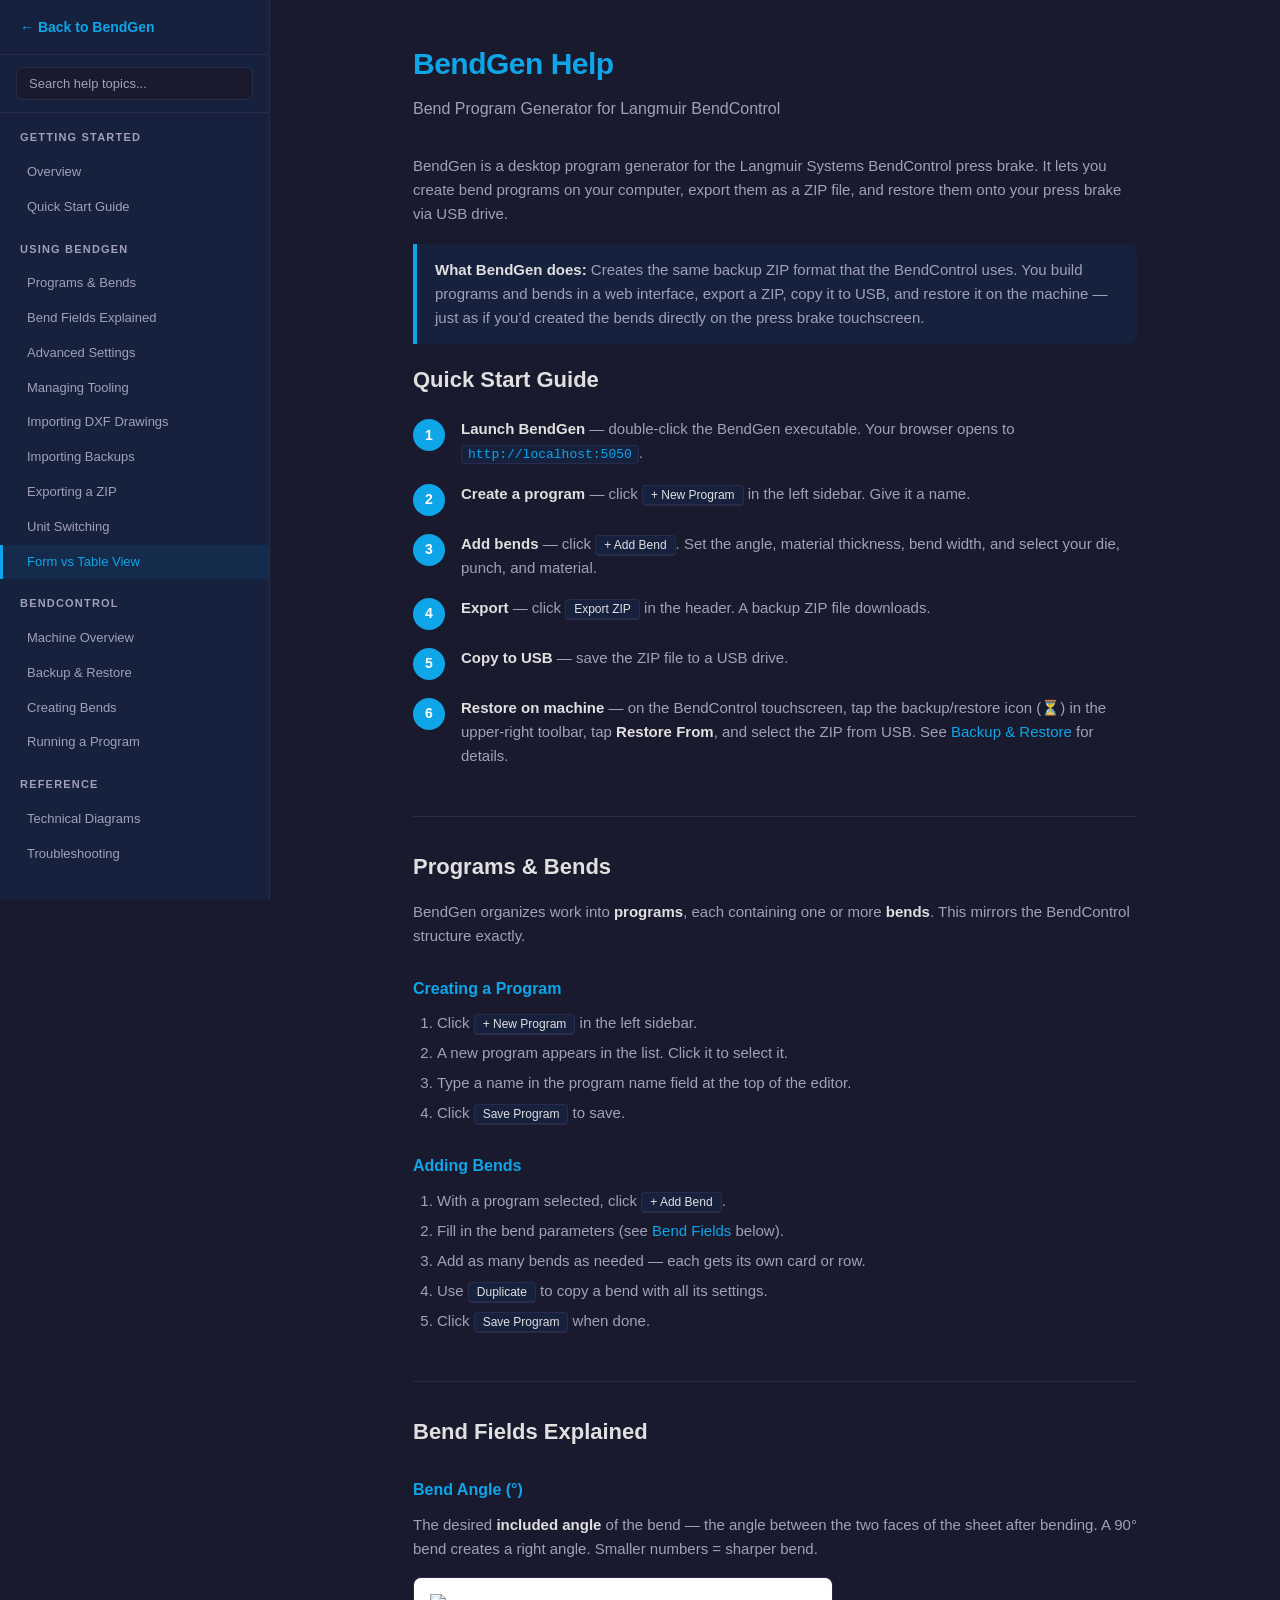
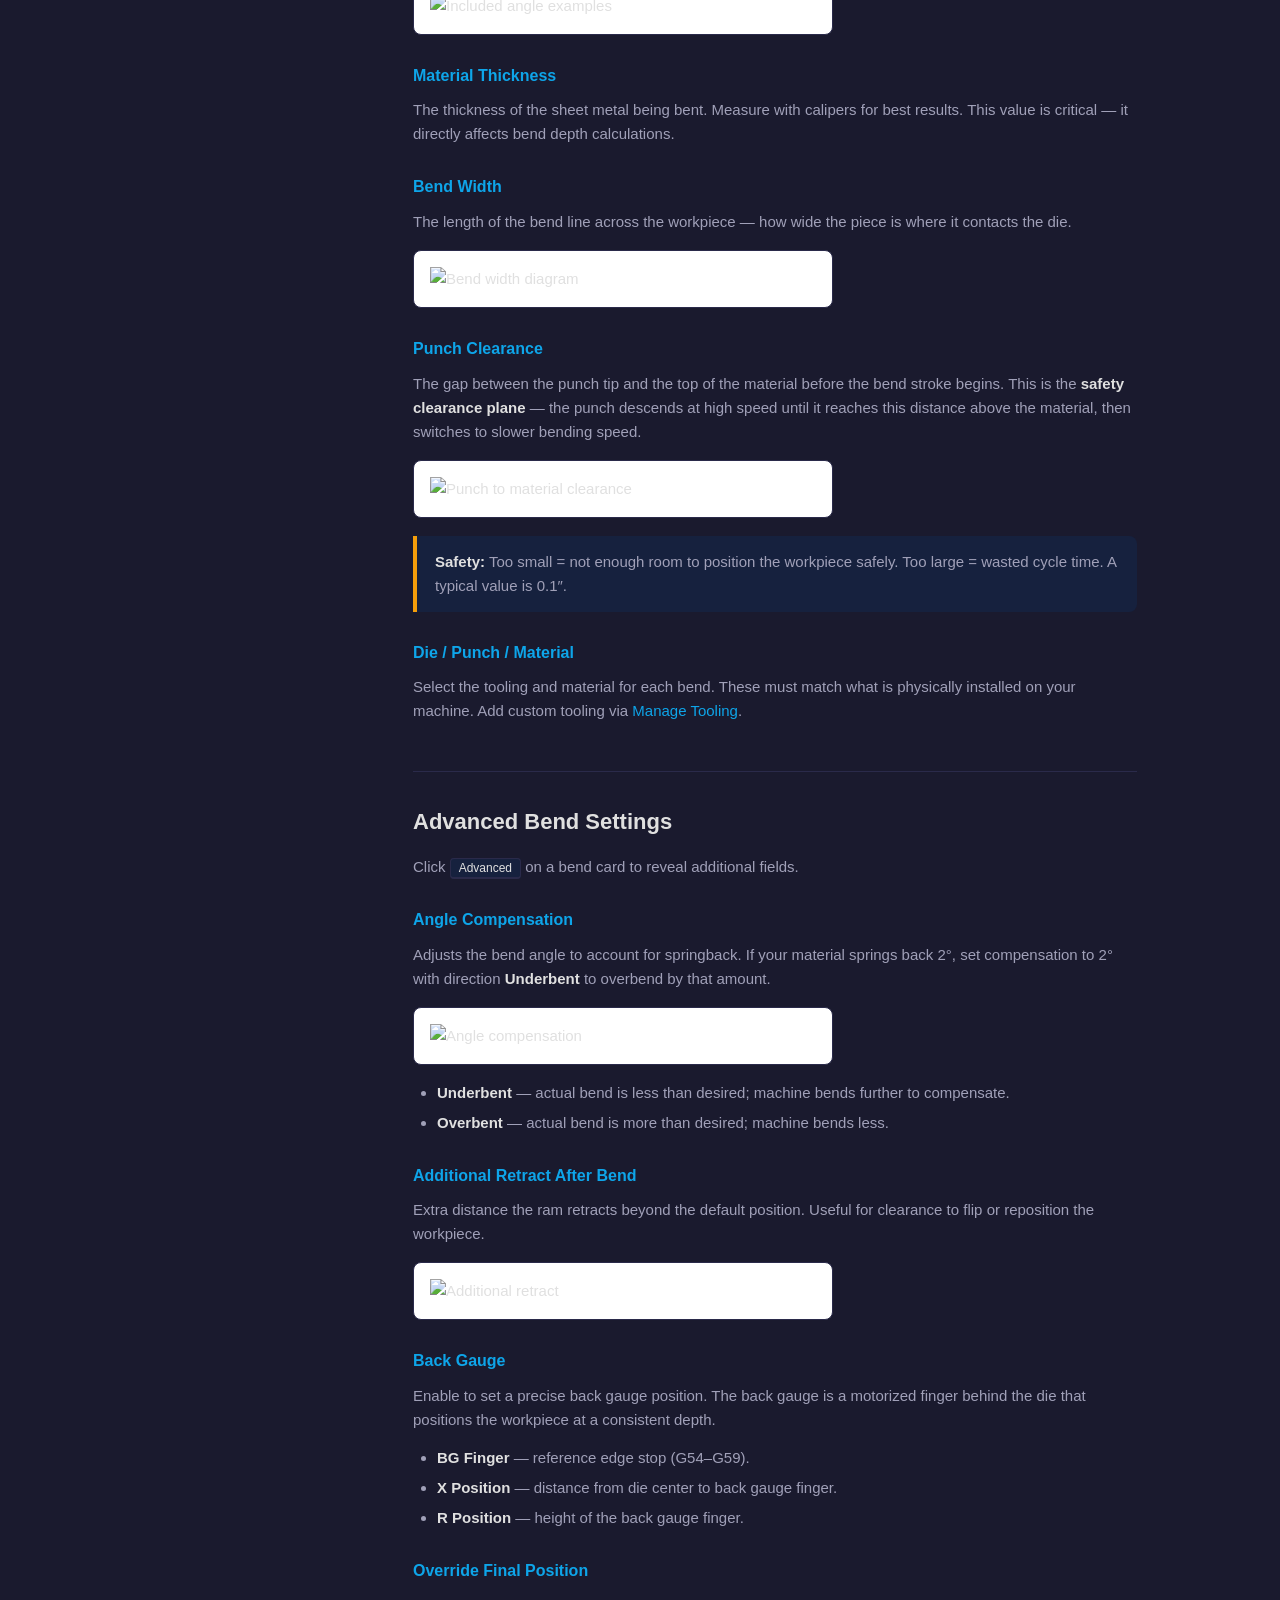
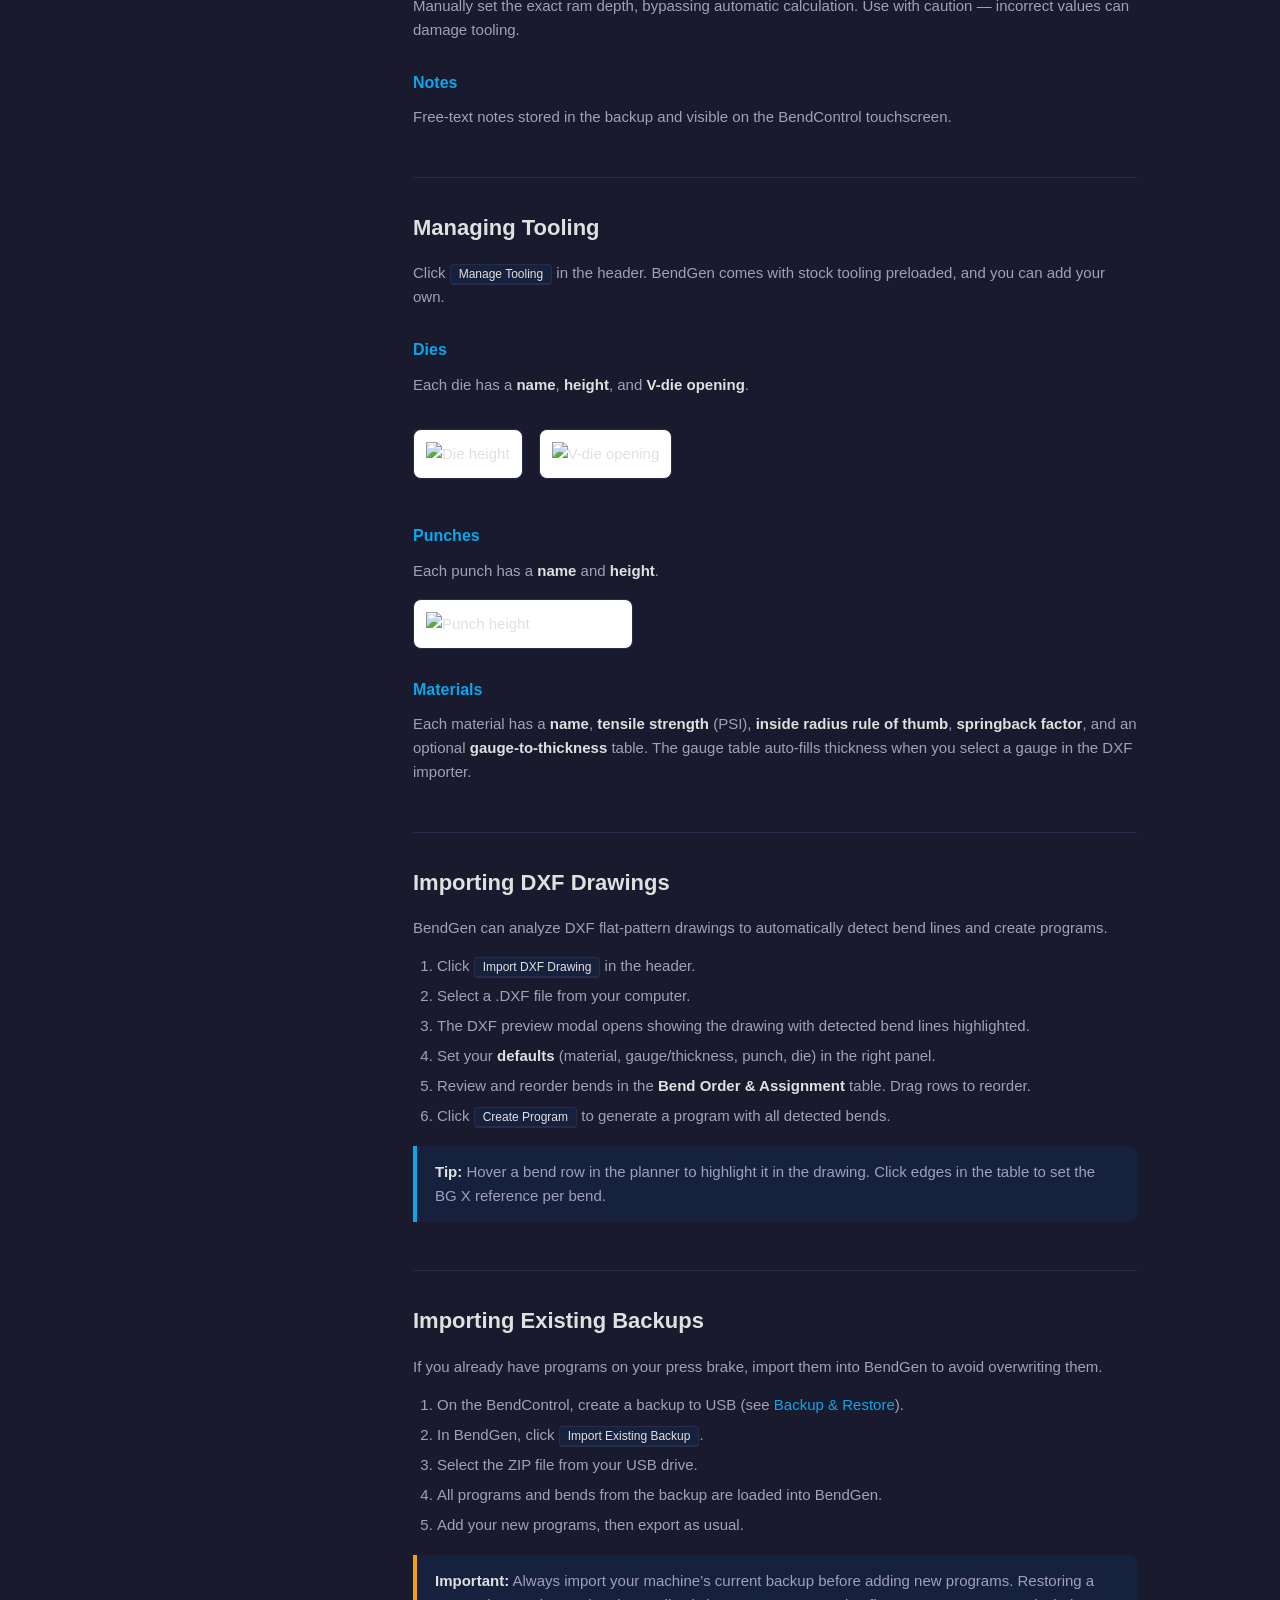
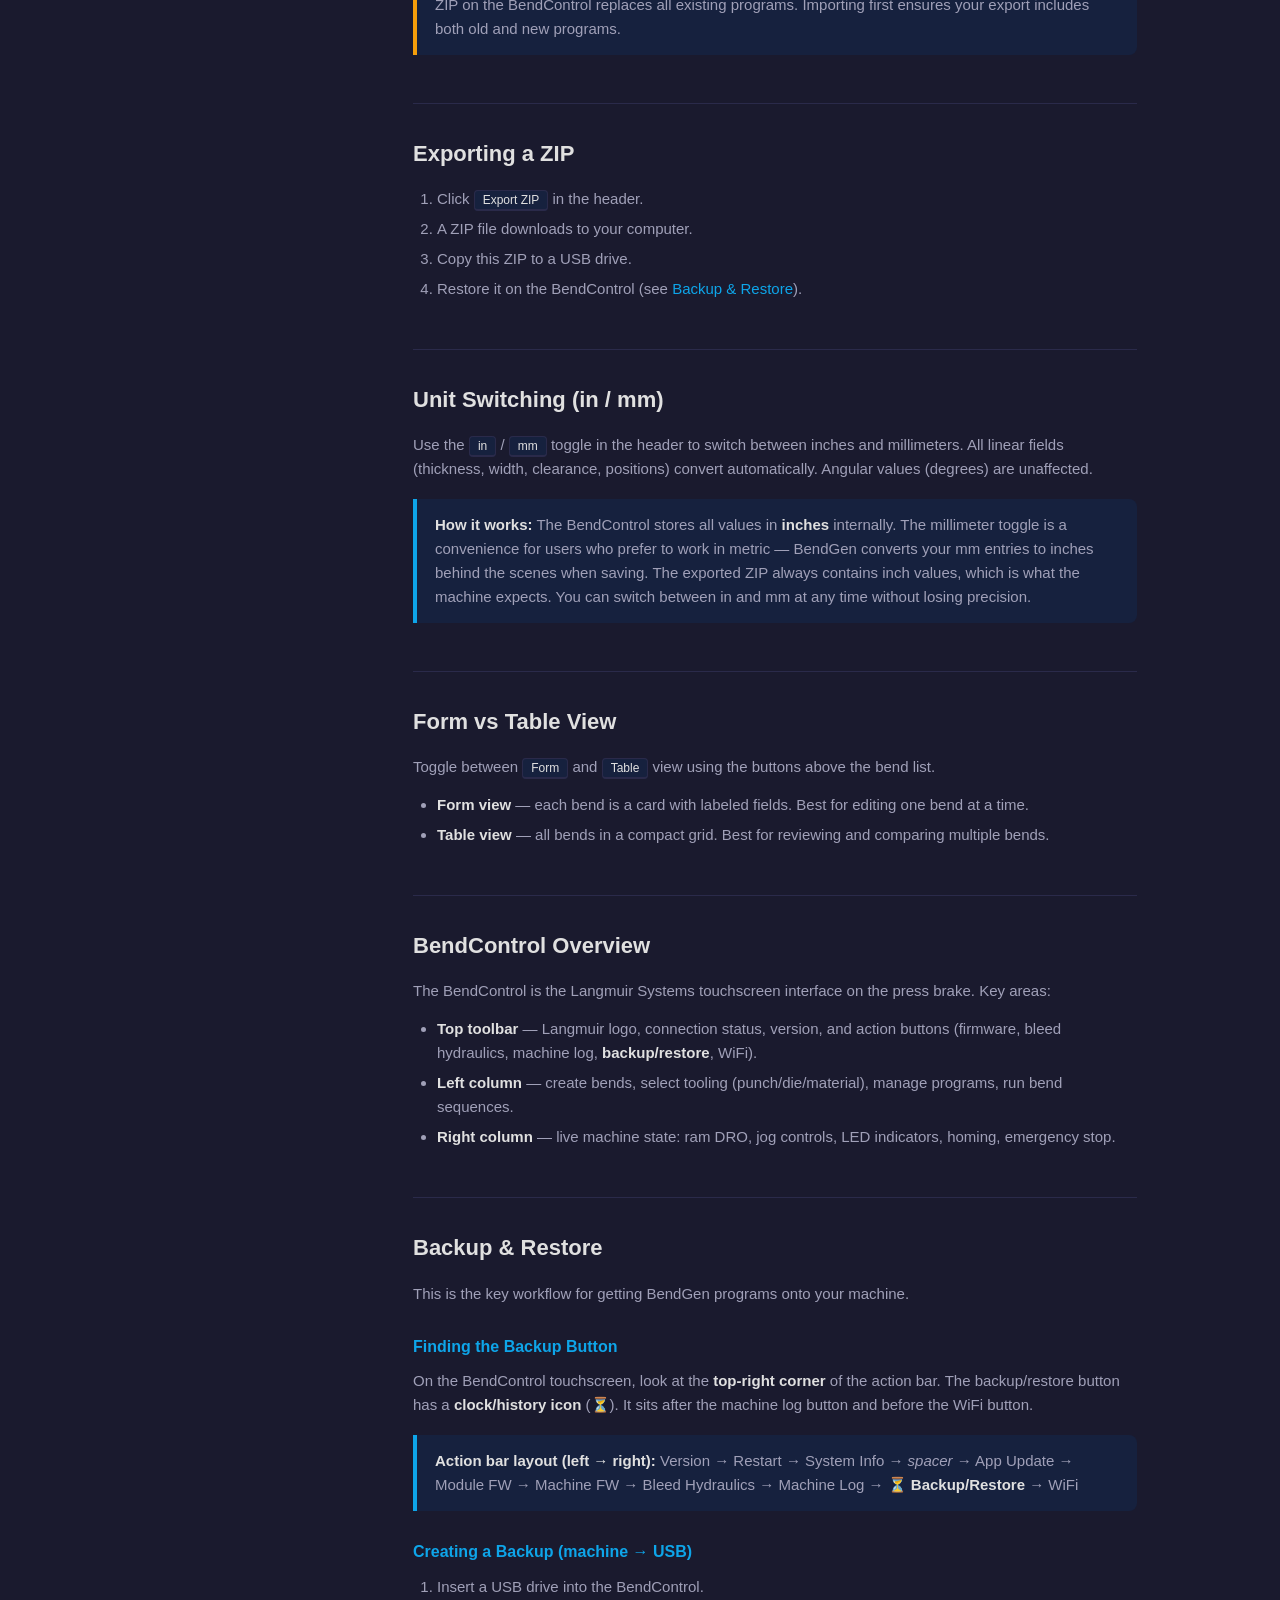
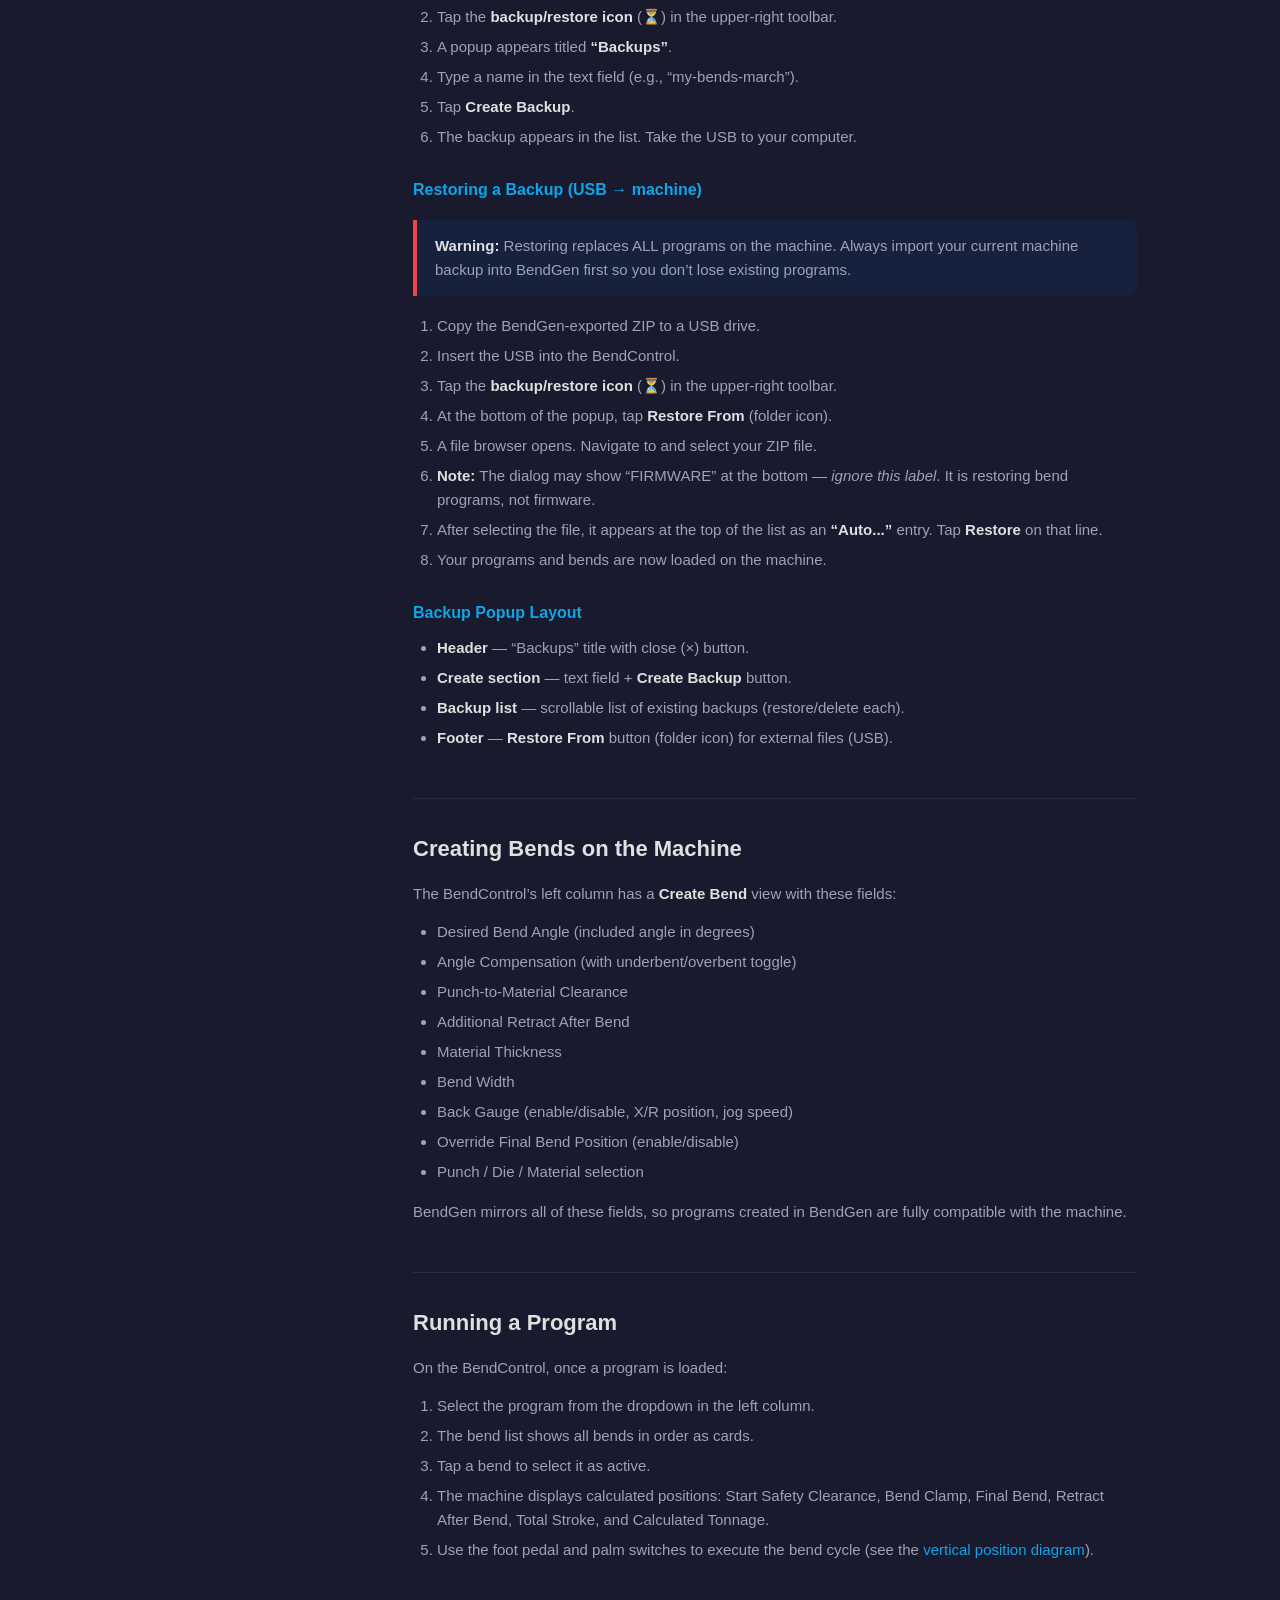
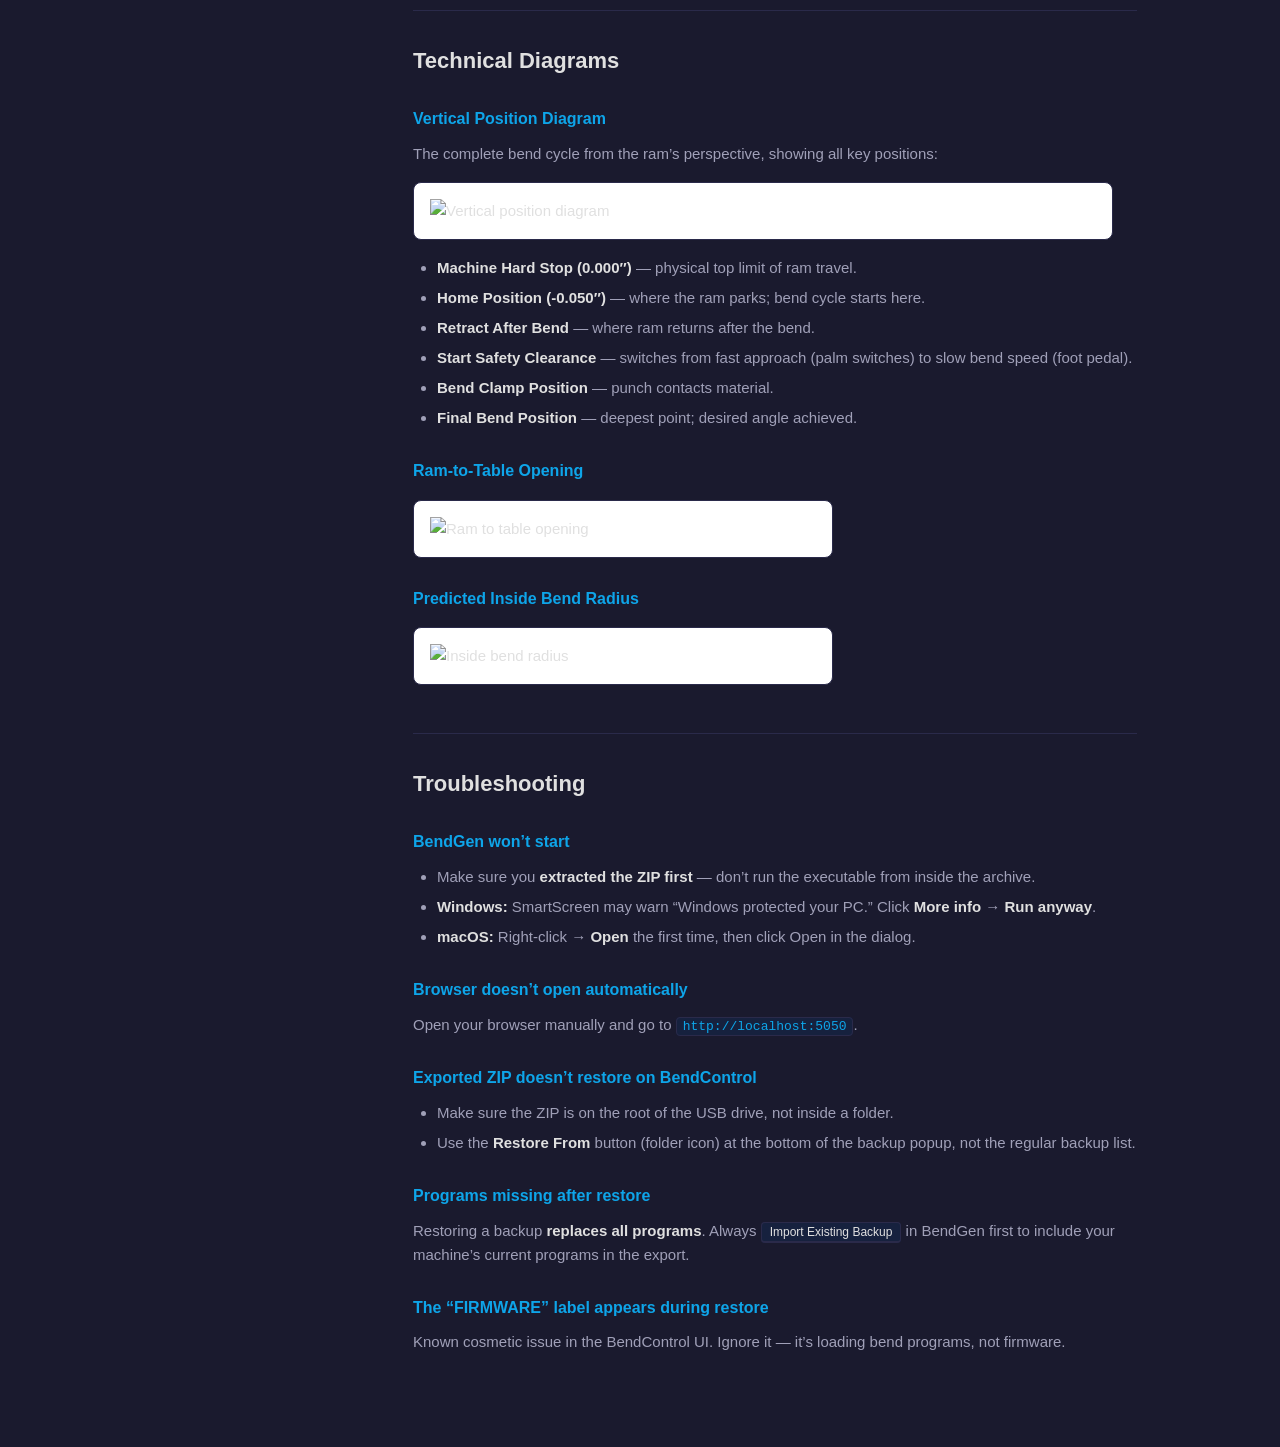
==== bendgen/templates/help.html @ ccb2a59b "BendGen - Bend Program Generator for Langmuir BendControl" ====
<!DOCTYPE html>
<html lang="en">
<head>
    <meta charset="UTF-8">
    <meta name="viewport" content="width=device-width, initial-scale=1.0">
    <title>BendGen Help</title>
    <style>
        /* === Reset & Base — fully self-contained, no external CSS === */
        *, *::before, *::after { box-sizing: border-box; margin: 0; padding: 0; }
        :root {
            --bg: #1a1a2e;
            --surface: #16213e;
            --border: #2a2a4a;
            --text: #e0e0e0;
            --text-dim: #a0a0b8;
            --accent: #0ea5e9;
            --accent-dim: #0c87c1;
            --warn: #f59e0b;
            --danger: #ef4444;
        }
        html { scroll-behavior: smooth; }
        body {
            background: var(--bg);
            color: var(--text);
            font-family: -apple-system, BlinkMacSystemFont, 'Segoe UI', Roboto, sans-serif;
            font-size: 15px;
            line-height: 1.6;
            display: flex;
            min-height: 100vh;
        }

        /* === Sidebar Nav === */
        .help-nav {
            width: 270px;
            min-width: 270px;
            background: var(--surface);
            border-right: 1px solid var(--border);
            position: fixed;
            top: 0;
            left: 0;
            bottom: 0;
            overflow-y: auto;
            z-index: 10;
        }
        .help-nav .back-link {
            display: flex;
            align-items: center;
            gap: 8px;
            padding: 16px 20px;
            color: var(--accent);
            text-decoration: none;
            font-size: 14px;
            font-weight: 600;
            border-bottom: 1px solid var(--border);
        }
        .help-nav .back-link:hover { background: var(--bg); }
        .help-search { padding: 12px 16px; border-bottom: 1px solid var(--border); }
        .help-search input {
            width: 100%;
            padding: 8px 12px;
            border: 1px solid var(--border);
            border-radius: 6px;
            background: var(--bg);
            color: var(--text);
            font-size: 13px;
            outline: none;
        }
        .help-search input:focus { border-color: var(--accent); }
        .help-search input::placeholder { color: var(--text-dim); }
        .help-nav .nav-title {
            padding: 16px 20px 8px;
            font-size: 11px;
            text-transform: uppercase;
            letter-spacing: 1.2px;
            color: var(--text-dim);
            font-weight: 700;
        }
        .help-nav ul { list-style: none; }
        .help-nav li a {
            display: block;
            padding: 7px 20px 7px 24px;
            color: var(--text-dim);
            text-decoration: none;
            font-size: 13px;
            border-left: 3px solid transparent;
            transition: all 0.15s;
        }
        .help-nav li a:hover { color: var(--text); background: rgba(255,255,255,0.03); }
        .help-nav li a.active { color: var(--accent); background: rgba(14,165,233,0.08); border-left-color: var(--accent); }

        /* === Main Content === */
        .help-main {
            margin-left: 270px;
            flex: 1;
            min-width: 0;
        }
        .help-content {
            max-width: 820px;
            margin: 0 auto;
            padding: 40px 48px 80px;
        }

        /* === Typography === */
        .help-content h1 {
            font-size: 30px;
            color: var(--accent);
            margin-bottom: 8px;
            letter-spacing: -0.5px;
        }
        .help-content .subtitle {
            color: var(--text-dim);
            font-size: 16px;
            margin-bottom: 32px;
        }
        .help-content h2 {
            font-size: 22px;
            color: var(--text);
            margin: 48px 0 16px;
            padding-top: 32px;
            border-top: 1px solid var(--border);
        }
        .help-content h2:first-of-type { border-top: none; margin-top: 0; padding-top: 0; }
        .help-content h3 {
            font-size: 16px;
            color: var(--accent);
            margin: 28px 0 10px;
        }
        .help-content p { color: var(--text-dim); margin-bottom: 14px; }
        .help-content a { color: var(--accent); text-decoration: none; }
        .help-content a:hover { text-decoration: underline; }
        .help-content strong { color: var(--text); }
        .help-content ul, .help-content ol {
            color: var(--text-dim);
            padding-left: 24px;
            margin-bottom: 16px;
        }
        .help-content li { margin-bottom: 6px; }
        .help-content code {
            background: var(--surface);
            border: 1px solid var(--border);
            padding: 1px 6px;
            border-radius: 4px;
            font-size: 13px;
            color: var(--accent);
            font-family: 'SF Mono', Consolas, monospace;
        }
        .help-content kbd {
            background: var(--surface);
            border: 1px solid var(--border);
            border-bottom-width: 2px;
            border-radius: 4px;
            padding: 2px 8px;
            font-size: 12px;
            font-family: inherit;
            color: var(--text);
            white-space: nowrap;
        }

        /* === Images === */
        .help-content img {
            display: block;
            max-width: 100%;
            border: 1px solid var(--border);
            border-radius: 8px;
            margin: 16px 0;
        }
        .help-content img.diagram {
            max-width: 420px;
            background: #fff;
            padding: 16px;
        }
        .help-content img.diagram-wide {
            max-width: 700px;
            background: #fff;
            padding: 16px;
        }
        .help-content img.diagram-small {
            max-width: 220px;
            background: #fff;
            padding: 12px;
        }
        .img-row {
            display: flex;
            gap: 16px;
            flex-wrap: wrap;
            margin: 16px 0;
        }

        /* === Callouts === */
        .callout {
            background: var(--surface);
            border-left: 4px solid var(--accent);
            padding: 14px 18px;
            border-radius: 0 8px 8px 0;
            margin: 18px 0;
        }
        .callout p { margin: 0; }
        .callout.warning { border-left-color: var(--warn); }
        .callout.danger { border-left-color: var(--danger); }

        /* === Step Grid === */
        .steps { margin: 20px 0; counter-reset: step; }
        .step {
            display: flex;
            gap: 16px;
            margin-bottom: 16px;
            counter-increment: step;
        }
        .step::before {
            content: counter(step);
            flex-shrink: 0;
            width: 32px;
            height: 32px;
            background: var(--accent);
            color: #fff;
            border-radius: 50%;
            display: flex;
            align-items: center;
            justify-content: center;
            font-weight: 700;
            font-size: 14px;
            margin-top: 2px;
        }
        .step-body { flex: 1; color: var(--text-dim); }
        .step-body strong { color: var(--text); }

        /* === Responsive === */
        @media (max-width: 900px) {
            .help-nav { width: 220px; min-width: 220px; }
            .help-main { margin-left: 220px; }
            .help-content { padding: 24px; }
        }
        @media (max-width: 640px) {
            .help-nav { display: none; }
            .help-main { margin-left: 0; }
        }
    </style>
</head>
<body>

<!-- ====== SIDEBAR ====== -->
<nav class="help-nav">
    <a href="/" class="back-link">&larr; Back to BendGen</a>
    <div class="help-search">
        <input type="text" id="helpSearch" placeholder="Search help topics...">
    </div>

    <div class="nav-title">Getting Started</div>
    <ul>
        <li><a href="#overview">Overview</a></li>
        <li><a href="#quick-start">Quick Start Guide</a></li>
    </ul>

    <div class="nav-title">Using BendGen</div>
    <ul>
        <li><a href="#programs">Programs &amp; Bends</a></li>
        <li><a href="#bend-fields">Bend Fields Explained</a></li>
        <li><a href="#advanced-fields">Advanced Settings</a></li>
        <li><a href="#tooling">Managing Tooling</a></li>
        <li><a href="#import-dxf">Importing DXF Drawings</a></li>
        <li><a href="#import-backup">Importing Backups</a></li>
        <li><a href="#export-zip">Exporting a ZIP</a></li>
        <li><a href="#units">Unit Switching</a></li>
        <li><a href="#views">Form vs Table View</a></li>
    </ul>

    <div class="nav-title">BendControl</div>
    <ul>
        <li><a href="#bc-overview">Machine Overview</a></li>
        <li><a href="#bc-backup-restore">Backup &amp; Restore</a></li>
        <li><a href="#bc-create-bend">Creating Bends</a></li>
        <li><a href="#bc-run-program">Running a Program</a></li>
    </ul>

    <div class="nav-title">Reference</div>
    <ul>
        <li><a href="#diagrams">Technical Diagrams</a></li>
        <li><a href="#troubleshooting">Troubleshooting</a></li>
    </ul>
</nav>

<!-- ====== MAIN ====== -->
<div class="help-main">
<div class="help-content">

    <h1 id="overview">BendGen Help</h1>
    <p class="subtitle">Bend Program Generator for Langmuir BendControl</p>

    <p>BendGen is a desktop program generator for the Langmuir Systems BendControl press brake. It lets you create bend programs on your computer, export them as a ZIP file, and restore them onto your press brake via USB drive.</p>

    <div class="callout">
        <p><strong>What BendGen does:</strong> Creates the same backup ZIP format that the BendControl uses. You build programs and bends in a web interface, export a ZIP, copy it to USB, and restore it on the machine &mdash; just as if you&rsquo;d created the bends directly on the press brake touchscreen.</p>
    </div>


    <!-- ======== QUICK START ======== -->
    <h2 id="quick-start">Quick Start Guide</h2>

    <div class="steps">
        <div class="step">
            <div class="step-body"><strong>Launch BendGen</strong> &mdash; double-click the BendGen executable. Your browser opens to <code>http://localhost:5050</code>.</div>
        </div>
        <div class="step">
            <div class="step-body"><strong>Create a program</strong> &mdash; click <kbd>+ New Program</kbd> in the left sidebar. Give it a name.</div>
        </div>
        <div class="step">
            <div class="step-body"><strong>Add bends</strong> &mdash; click <kbd>+ Add Bend</kbd>. Set the angle, material thickness, bend width, and select your die, punch, and material.</div>
        </div>
        <div class="step">
            <div class="step-body"><strong>Export</strong> &mdash; click <kbd>Export ZIP</kbd> in the header. A backup ZIP file downloads.</div>
        </div>
        <div class="step">
            <div class="step-body"><strong>Copy to USB</strong> &mdash; save the ZIP file to a USB drive.</div>
        </div>
        <div class="step">
            <div class="step-body"><strong>Restore on machine</strong> &mdash; on the BendControl touchscreen, tap the backup/restore icon (&#x23F3;) in the upper-right toolbar, tap <strong>Restore From</strong>, and select the ZIP from USB. See <a href="#bc-backup-restore">Backup &amp; Restore</a> for details.</div>
        </div>
    </div>


    <!-- ======== PROGRAMS & BENDS ======== -->
    <h2 id="programs">Programs &amp; Bends</h2>

    <p>BendGen organizes work into <strong>programs</strong>, each containing one or more <strong>bends</strong>. This mirrors the BendControl structure exactly.</p>

    <h3>Creating a Program</h3>
    <ol>
        <li>Click <kbd>+ New Program</kbd> in the left sidebar.</li>
        <li>A new program appears in the list. Click it to select it.</li>
        <li>Type a name in the program name field at the top of the editor.</li>
        <li>Click <kbd>Save Program</kbd> to save.</li>
    </ol>

    <h3>Adding Bends</h3>
    <ol>
        <li>With a program selected, click <kbd>+ Add Bend</kbd>.</li>
        <li>Fill in the bend parameters (see <a href="#bend-fields">Bend Fields</a> below).</li>
        <li>Add as many bends as needed &mdash; each gets its own card or row.</li>
        <li>Use <kbd>Duplicate</kbd> to copy a bend with all its settings.</li>
        <li>Click <kbd>Save Program</kbd> when done.</li>
    </ol>


    <!-- ======== BEND FIELDS ======== -->
    <h2 id="bend-fields">Bend Fields Explained</h2>

    <h3>Bend Angle (&deg;)</h3>
    <p>The desired <strong>included angle</strong> of the bend &mdash; the angle between the two faces of the sheet after bending. A 90&deg; bend creates a right angle. Smaller numbers = sharper bend.</p>
    <img src="/static/help-images/desired_bend_angle.png" alt="Included angle examples" class="diagram">

    <h3>Material Thickness</h3>
    <p>The thickness of the sheet metal being bent. Measure with calipers for best results. This value is critical &mdash; it directly affects bend depth calculations.</p>

    <h3>Bend Width</h3>
    <p>The length of the bend line across the workpiece &mdash; how wide the piece is where it contacts the die.</p>
    <img src="/static/help-images/bend_width.png" alt="Bend width diagram" class="diagram">

    <h3>Punch Clearance</h3>
    <p>The gap between the punch tip and the top of the material before the bend stroke begins. This is the <strong>safety clearance plane</strong> &mdash; the punch descends at high speed until it reaches this distance above the material, then switches to slower bending speed.</p>
    <img src="/static/help-images/punch_to_material_clearance.png" alt="Punch to material clearance" class="diagram">

    <div class="callout warning">
        <p><strong>Safety:</strong> Too small = not enough room to position the workpiece safely. Too large = wasted cycle time. A typical value is 0.1&Prime;.</p>
    </div>

    <h3>Die / Punch / Material</h3>
    <p>Select the tooling and material for each bend. These must match what is physically installed on your machine. Add custom tooling via <a href="#tooling">Manage Tooling</a>.</p>


    <!-- ======== ADVANCED SETTINGS ======== -->
    <h2 id="advanced-fields">Advanced Bend Settings</h2>

    <p>Click <kbd>Advanced</kbd> on a bend card to reveal additional fields.</p>

    <h3>Angle Compensation</h3>
    <p>Adjusts the bend angle to account for springback. If your material springs back 2&deg;, set compensation to 2&deg; with direction <strong>Underbent</strong> to overbend by that amount.</p>
    <img src="/static/help-images/angle_compensation.png" alt="Angle compensation" class="diagram">
    <ul>
        <li><strong>Underbent</strong> &mdash; actual bend is less than desired; machine bends further to compensate.</li>
        <li><strong>Overbent</strong> &mdash; actual bend is more than desired; machine bends less.</li>
    </ul>

    <h3>Additional Retract After Bend</h3>
    <p>Extra distance the ram retracts beyond the default position. Useful for clearance to flip or reposition the workpiece.</p>
    <img src="/static/help-images/additional_retract_after_bend.png" alt="Additional retract" class="diagram">

    <h3>Back Gauge</h3>
    <p>Enable to set a precise back gauge position. The back gauge is a motorized finger behind the die that positions the workpiece at a consistent depth.</p>
    <ul>
        <li><strong>BG Finger</strong> &mdash; reference edge stop (G54&ndash;G59).</li>
        <li><strong>X Position</strong> &mdash; distance from die center to back gauge finger.</li>
        <li><strong>R Position</strong> &mdash; height of the back gauge finger.</li>
    </ul>

    <h3>Override Final Position</h3>
    <p>Manually set the exact ram depth, bypassing automatic calculation. Use with caution &mdash; incorrect values can damage tooling.</p>

    <h3>Notes</h3>
    <p>Free-text notes stored in the backup and visible on the BendControl touchscreen.</p>


    <!-- ======== TOOLING ======== -->
    <h2 id="tooling">Managing Tooling</h2>

    <p>Click <kbd>Manage Tooling</kbd> in the header. BendGen comes with stock tooling preloaded, and you can add your own.</p>

    <h3>Dies</h3>
    <p>Each die has a <strong>name</strong>, <strong>height</strong>, and <strong>V-die opening</strong>.</p>
    <div class="img-row">
        <img src="/static/help-images/die_height.png" alt="Die height" class="diagram-small">
        <img src="/static/help-images/vdie_opening.png" alt="V-die opening" class="diagram-small">
    </div>

    <h3>Punches</h3>
    <p>Each punch has a <strong>name</strong> and <strong>height</strong>.</p>
    <img src="/static/help-images/punch_height.png" alt="Punch height" class="diagram-small">

    <h3>Materials</h3>
    <p>Each material has a <strong>name</strong>, <strong>tensile strength</strong> (PSI), <strong>inside radius rule of thumb</strong>, <strong>springback factor</strong>, and an optional <strong>gauge-to-thickness</strong> table. The gauge table auto-fills thickness when you select a gauge in the DXF importer.</p>


    <!-- ======== IMPORT DXF ======== -->
    <h2 id="import-dxf">Importing DXF Drawings</h2>

    <p>BendGen can analyze DXF flat-pattern drawings to automatically detect bend lines and create programs.</p>
    <ol>
        <li>Click <kbd>Import DXF Drawing</kbd> in the header.</li>
        <li>Select a .DXF file from your computer.</li>
        <li>The DXF preview modal opens showing the drawing with detected bend lines highlighted.</li>
        <li>Set your <strong>defaults</strong> (material, gauge/thickness, punch, die) in the right panel.</li>
        <li>Review and reorder bends in the <strong>Bend Order &amp; Assignment</strong> table. Drag rows to reorder.</li>
        <li>Click <kbd>Create Program</kbd> to generate a program with all detected bends.</li>
    </ol>

    <div class="callout">
        <p><strong>Tip:</strong> Hover a bend row in the planner to highlight it in the drawing. Click edges in the table to set the BG X reference per bend.</p>
    </div>


    <!-- ======== IMPORT BACKUP ======== -->
    <h2 id="import-backup">Importing Existing Backups</h2>

    <p>If you already have programs on your press brake, import them into BendGen to avoid overwriting them.</p>
    <ol>
        <li>On the BendControl, create a backup to USB (see <a href="#bc-backup-restore">Backup &amp; Restore</a>).</li>
        <li>In BendGen, click <kbd>Import Existing Backup</kbd>.</li>
        <li>Select the ZIP file from your USB drive.</li>
        <li>All programs and bends from the backup are loaded into BendGen.</li>
        <li>Add your new programs, then export as usual.</li>
    </ol>

    <div class="callout warning">
        <p><strong>Important:</strong> Always import your machine&rsquo;s current backup before adding new programs. Restoring a ZIP on the BendControl replaces all existing programs. Importing first ensures your export includes both old and new programs.</p>
    </div>


    <!-- ======== EXPORT ======== -->
    <h2 id="export-zip">Exporting a ZIP</h2>
    <ol>
        <li>Click <kbd>Export ZIP</kbd> in the header.</li>
        <li>A ZIP file downloads to your computer.</li>
        <li>Copy this ZIP to a USB drive.</li>
        <li>Restore it on the BendControl (see <a href="#bc-backup-restore">Backup &amp; Restore</a>).</li>
    </ol>


    <!-- ======== UNITS ======== -->
    <h2 id="units">Unit Switching (in / mm)</h2>
    <p>Use the <kbd>in</kbd> / <kbd>mm</kbd> toggle in the header to switch between inches and millimeters. All linear fields (thickness, width, clearance, positions) convert automatically. Angular values (degrees) are unaffected.</p>
    <div class="callout">
        <p><strong>How it works:</strong> The BendControl stores all values in <strong>inches</strong> internally. The millimeter toggle is a convenience for users who prefer to work in metric &mdash; BendGen converts your mm entries to inches behind the scenes when saving. The exported ZIP always contains inch values, which is what the machine expects. You can switch between in and mm at any time without losing precision.</p>
    </div>


    <!-- ======== VIEWS ======== -->
    <h2 id="views">Form vs Table View</h2>
    <p>Toggle between <kbd>Form</kbd> and <kbd>Table</kbd> view using the buttons above the bend list.</p>
    <ul>
        <li><strong>Form view</strong> &mdash; each bend is a card with labeled fields. Best for editing one bend at a time.</li>
        <li><strong>Table view</strong> &mdash; all bends in a compact grid. Best for reviewing and comparing multiple bends.</li>
    </ul>


    <!-- ======== BENDCONTROLLER OVERVIEW ======== -->
    <h2 id="bc-overview">BendControl Overview</h2>

    <p>The BendControl is the Langmuir Systems touchscreen interface on the press brake. Key areas:</p>
    <ul>
        <li><strong>Top toolbar</strong> &mdash; Langmuir logo, connection status, version, and action buttons (firmware, bleed hydraulics, machine log, <strong>backup/restore</strong>, WiFi).</li>
        <li><strong>Left column</strong> &mdash; create bends, select tooling (punch/die/material), manage programs, run bend sequences.</li>
        <li><strong>Right column</strong> &mdash; live machine state: ram DRO, jog controls, LED indicators, homing, emergency stop.</li>
    </ul>


    <!-- ======== BACKUP & RESTORE ======== -->
    <h2 id="bc-backup-restore">Backup &amp; Restore</h2>

    <p>This is the key workflow for getting BendGen programs onto your machine.</p>

    <h3>Finding the Backup Button</h3>
    <p>On the BendControl touchscreen, look at the <strong>top-right corner</strong> of the action bar. The backup/restore button has a <strong>clock/history icon</strong> (&#x23F3;). It sits after the machine log button and before the WiFi button.</p>

    <div class="callout">
        <p><strong>Action bar layout (left &rarr; right):</strong> Version &rarr; Restart &rarr; System Info &rarr; <em>spacer</em> &rarr; App Update &rarr; Module FW &rarr; Machine FW &rarr; Bleed Hydraulics &rarr; Machine Log &rarr; <strong>&#x23F3; Backup/Restore</strong> &rarr; WiFi</p>
    </div>

    <h3>Creating a Backup (machine &rarr; USB)</h3>
    <ol>
        <li>Insert a USB drive into the BendControl.</li>
        <li>Tap the <strong>backup/restore icon</strong> (&#x23F3;) in the upper-right toolbar.</li>
        <li>A popup appears titled <strong>&ldquo;Backups&rdquo;</strong>.</li>
        <li>Type a name in the text field (e.g., &ldquo;my-bends-march&rdquo;).</li>
        <li>Tap <strong>Create Backup</strong>.</li>
        <li>The backup appears in the list. Take the USB to your computer.</li>
    </ol>

    <h3>Restoring a Backup (USB &rarr; machine)</h3>

    <div class="callout danger">
        <p><strong>Warning:</strong> Restoring replaces ALL programs on the machine. Always import your current machine backup into BendGen first so you don&rsquo;t lose existing programs.</p>
    </div>

    <ol>
        <li>Copy the BendGen-exported ZIP to a USB drive.</li>
        <li>Insert the USB into the BendControl.</li>
        <li>Tap the <strong>backup/restore icon</strong> (&#x23F3;) in the upper-right toolbar.</li>
        <li>At the bottom of the popup, tap <strong>Restore From</strong> (folder icon).</li>
        <li>A file browser opens. Navigate to and select your ZIP file.</li>
        <li><strong>Note:</strong> The dialog may show &ldquo;FIRMWARE&rdquo; at the bottom &mdash; <em>ignore this label</em>. It is restoring bend programs, not firmware.</li>
        <li>After selecting the file, it appears at the top of the list as an <strong>&ldquo;Auto...&rdquo;</strong> entry. Tap <strong>Restore</strong> on that line.</li>
        <li>Your programs and bends are now loaded on the machine.</li>
    </ol>

    <h3>Backup Popup Layout</h3>
    <ul>
        <li><strong>Header</strong> &mdash; &ldquo;Backups&rdquo; title with close (&times;) button.</li>
        <li><strong>Create section</strong> &mdash; text field + <strong>Create Backup</strong> button.</li>
        <li><strong>Backup list</strong> &mdash; scrollable list of existing backups (restore/delete each).</li>
        <li><strong>Footer</strong> &mdash; <strong>Restore From</strong> button (folder icon) for external files (USB).</li>
    </ul>


    <!-- ======== CREATE BEND ON MACHINE ======== -->
    <h2 id="bc-create-bend">Creating Bends on the Machine</h2>

    <p>The BendControl&rsquo;s left column has a <strong>Create Bend</strong> view with these fields:</p>
    <ul>
        <li>Desired Bend Angle (included angle in degrees)</li>
        <li>Angle Compensation (with underbent/overbent toggle)</li>
        <li>Punch-to-Material Clearance</li>
        <li>Additional Retract After Bend</li>
        <li>Material Thickness</li>
        <li>Bend Width</li>
        <li>Back Gauge (enable/disable, X/R position, jog speed)</li>
        <li>Override Final Bend Position (enable/disable)</li>
        <li>Punch / Die / Material selection</li>
    </ul>
    <p>BendGen mirrors all of these fields, so programs created in BendGen are fully compatible with the machine.</p>


    <!-- ======== RUN PROGRAM ======== -->
    <h2 id="bc-run-program">Running a Program</h2>

    <p>On the BendControl, once a program is loaded:</p>
    <ol>
        <li>Select the program from the dropdown in the left column.</li>
        <li>The bend list shows all bends in order as cards.</li>
        <li>Tap a bend to select it as active.</li>
        <li>The machine displays calculated positions: Start Safety Clearance, Bend Clamp, Final Bend, Retract After Bend, Total Stroke, and Calculated Tonnage.</li>
        <li>Use the foot pedal and palm switches to execute the bend cycle (see the <a href="#diagrams">vertical position diagram</a>).</li>
    </ol>


    <!-- ======== DIAGRAMS ======== -->
    <h2 id="diagrams">Technical Diagrams</h2>

    <h3>Vertical Position Diagram</h3>
    <p>The complete bend cycle from the ram&rsquo;s perspective, showing all key positions:</p>
    <img src="/static/help-images/vertical_diagram.png" alt="Vertical position diagram" class="diagram-wide">

    <ul>
        <li><strong>Machine Hard Stop (0.000&Prime;)</strong> &mdash; physical top limit of ram travel.</li>
        <li><strong>Home Position (-0.050&Prime;)</strong> &mdash; where the ram parks; bend cycle starts here.</li>
        <li><strong>Retract After Bend</strong> &mdash; where ram returns after the bend.</li>
        <li><strong>Start Safety Clearance</strong> &mdash; switches from fast approach (palm switches) to slow bend speed (foot pedal).</li>
        <li><strong>Bend Clamp Position</strong> &mdash; punch contacts material.</li>
        <li><strong>Final Bend Position</strong> &mdash; deepest point; desired angle achieved.</li>
    </ul>

    <h3>Ram-to-Table Opening</h3>
    <img src="/static/help-images/ram_to_table_opening_distance.png" alt="Ram to table opening" class="diagram">

    <h3>Predicted Inside Bend Radius</h3>
    <img src="/static/help-images/predicted_inner_bend_radius.png" alt="Inside bend radius" class="diagram">


    <!-- ======== TROUBLESHOOTING ======== -->
    <h2 id="troubleshooting">Troubleshooting</h2>

    <h3>BendGen won&rsquo;t start</h3>
    <ul>
        <li>Make sure you <strong>extracted the ZIP first</strong> &mdash; don&rsquo;t run the executable from inside the archive.</li>
        <li><strong>Windows:</strong> SmartScreen may warn &ldquo;Windows protected your PC.&rdquo; Click <strong>More info</strong> &rarr; <strong>Run anyway</strong>.</li>
        <li><strong>macOS:</strong> Right-click &rarr; <strong>Open</strong> the first time, then click Open in the dialog.</li>
    </ul>

    <h3>Browser doesn&rsquo;t open automatically</h3>
    <p>Open your browser manually and go to <code>http://localhost:5050</code>.</p>

    <h3>Exported ZIP doesn&rsquo;t restore on BendControl</h3>
    <ul>
        <li>Make sure the ZIP is on the root of the USB drive, not inside a folder.</li>
        <li>Use the <strong>Restore From</strong> button (folder icon) at the bottom of the backup popup, not the regular backup list.</li>
    </ul>

    <h3>Programs missing after restore</h3>
    <p>Restoring a backup <strong>replaces all programs</strong>. Always <kbd>Import Existing Backup</kbd> in BendGen first to include your machine&rsquo;s current programs in the export.</p>

    <h3>The &ldquo;FIRMWARE&rdquo; label appears during restore</h3>
    <p>Known cosmetic issue in the BendControl UI. Ignore it &mdash; it&rsquo;s loading bend programs, not firmware.</p>

</div>
</div>

<script>
/* --- Search --- */
const searchInput = document.getElementById('helpSearch');
const navLinks = document.querySelectorAll('.help-nav ul li a');
const sections = document.querySelectorAll('.help-content h1[id], .help-content h2[id]');

searchInput.addEventListener('input', function() {
    const q = this.value.toLowerCase().trim();
    navLinks.forEach(a => {
        if (!q) { a.parentElement.style.display = ''; return; }
        const id = a.getAttribute('href').replace('#','');
        const el = document.getElementById(id);
        // Search the section heading + next few siblings
        let text = a.textContent.toLowerCase();
        if (el) {
            let sib = el.nextElementSibling;
            for (let i = 0; i < 8 && sib; i++) {
                text += ' ' + sib.textContent.toLowerCase();
                sib = sib.nextElementSibling;
            }
        }
        a.parentElement.style.display = text.includes(q) ? '' : 'none';
    });
});

/* --- Active section on scroll --- */
const observer = new IntersectionObserver(entries => {
    entries.forEach(entry => {
        if (entry.isIntersecting) {
            navLinks.forEach(a => a.classList.remove('active'));
            const match = document.querySelector('.help-nav a[href="#' + entry.target.id + '"]');
            if (match) match.classList.add('active');
        }
    });
}, { rootMargin: '-10% 0px -85% 0px' });

sections.forEach(s => observer.observe(s));
</script>
</body>
</html>
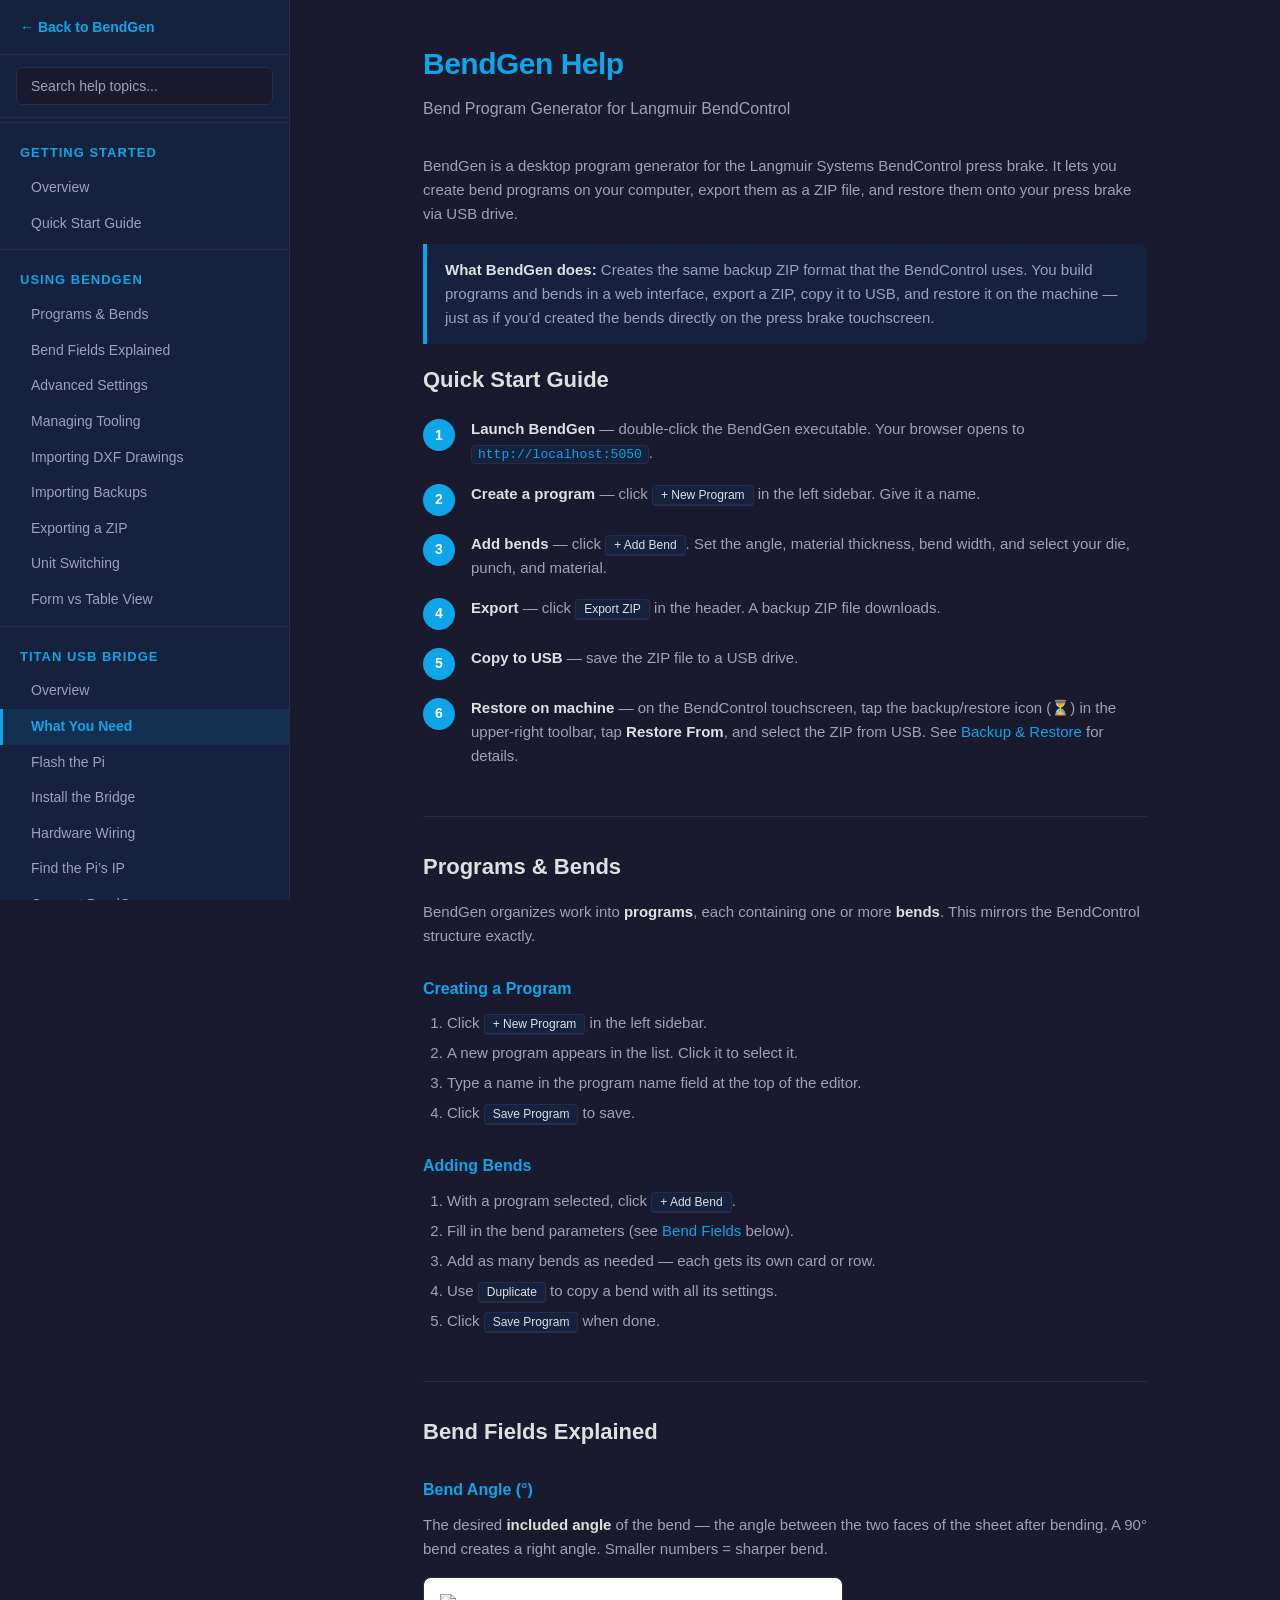
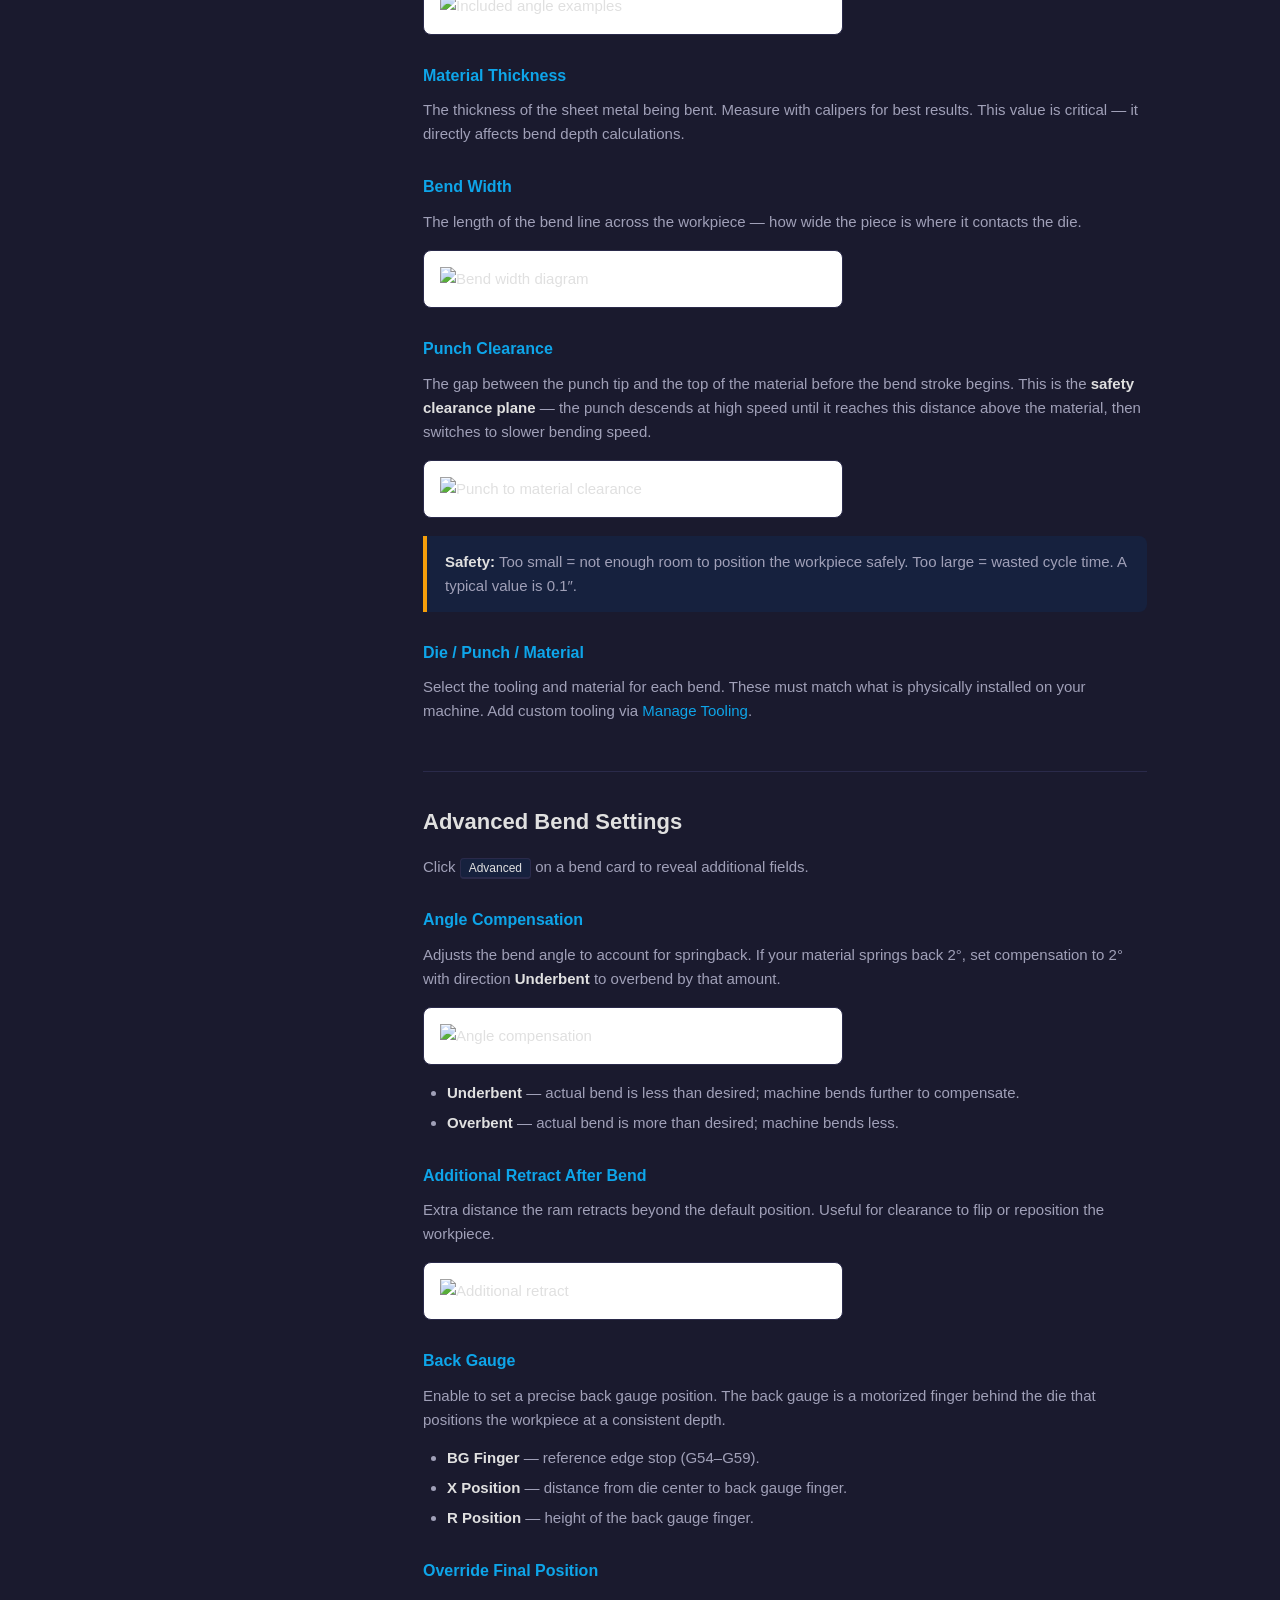
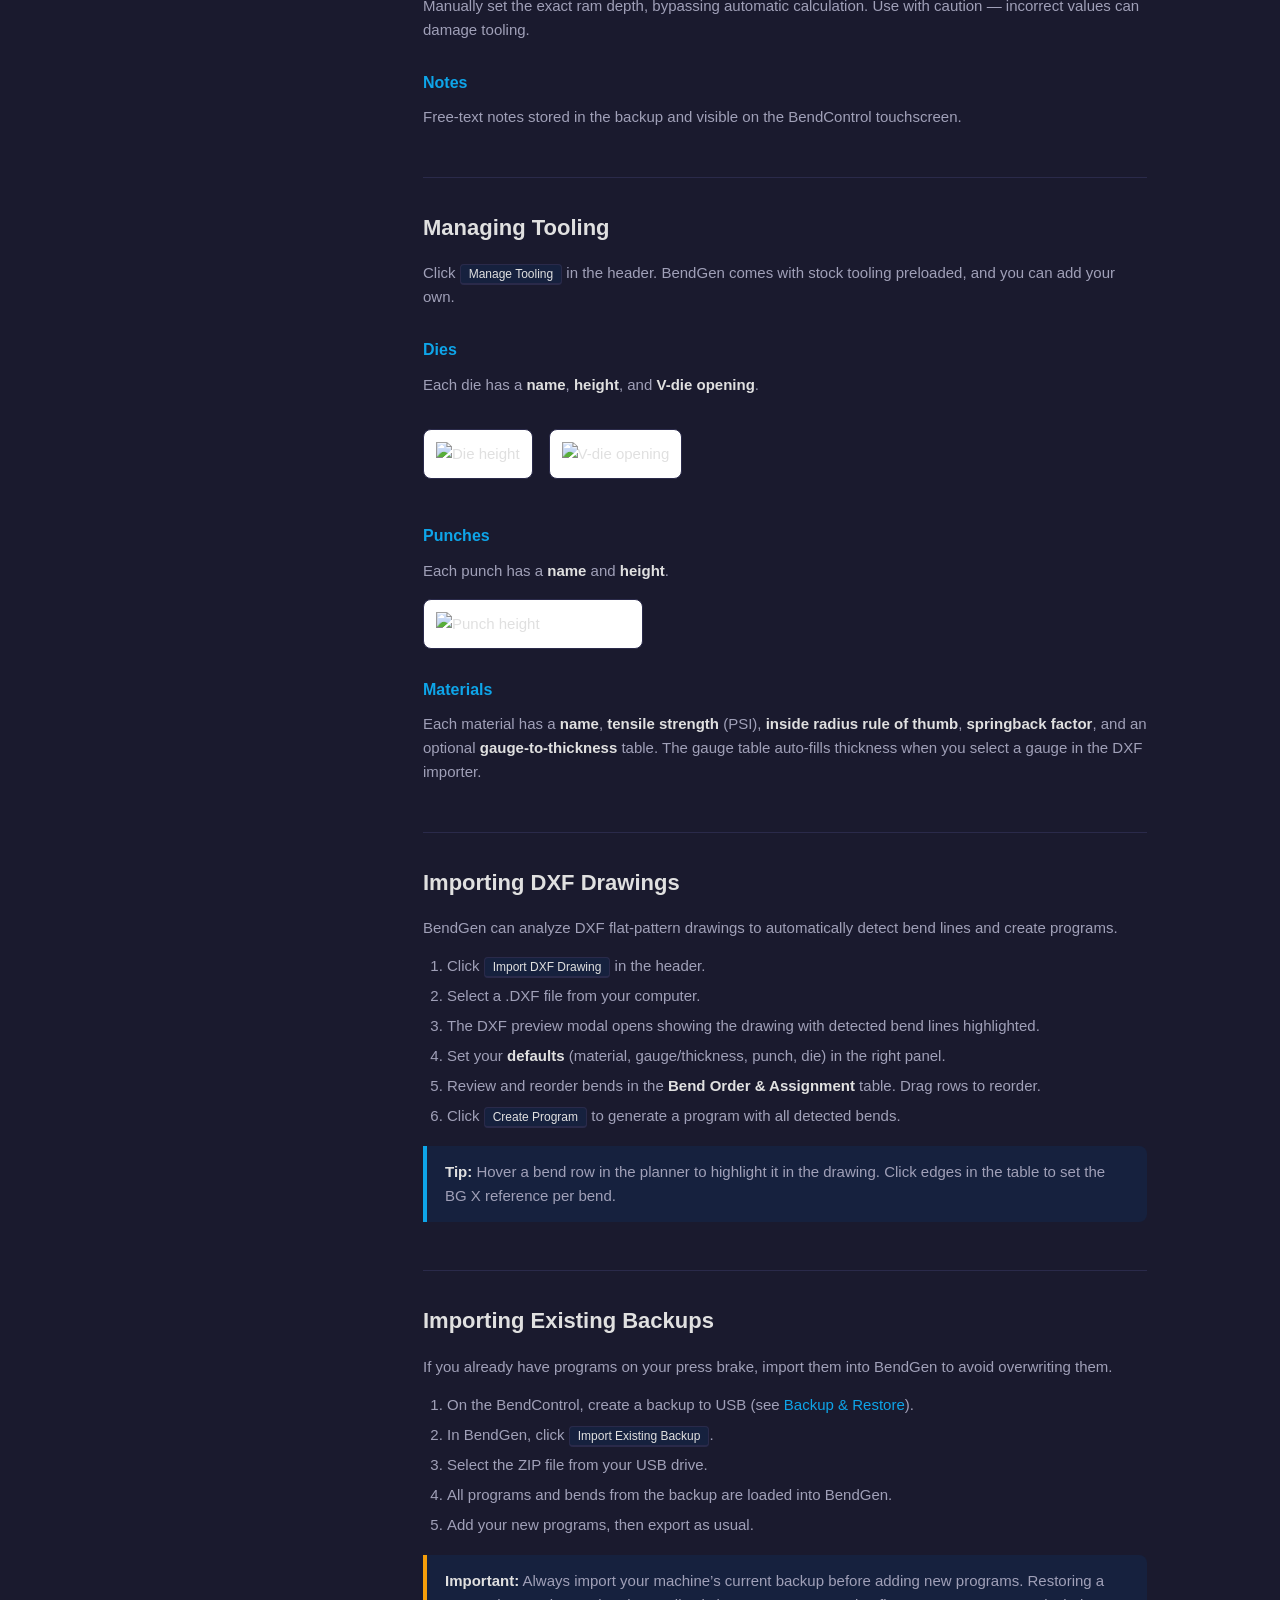
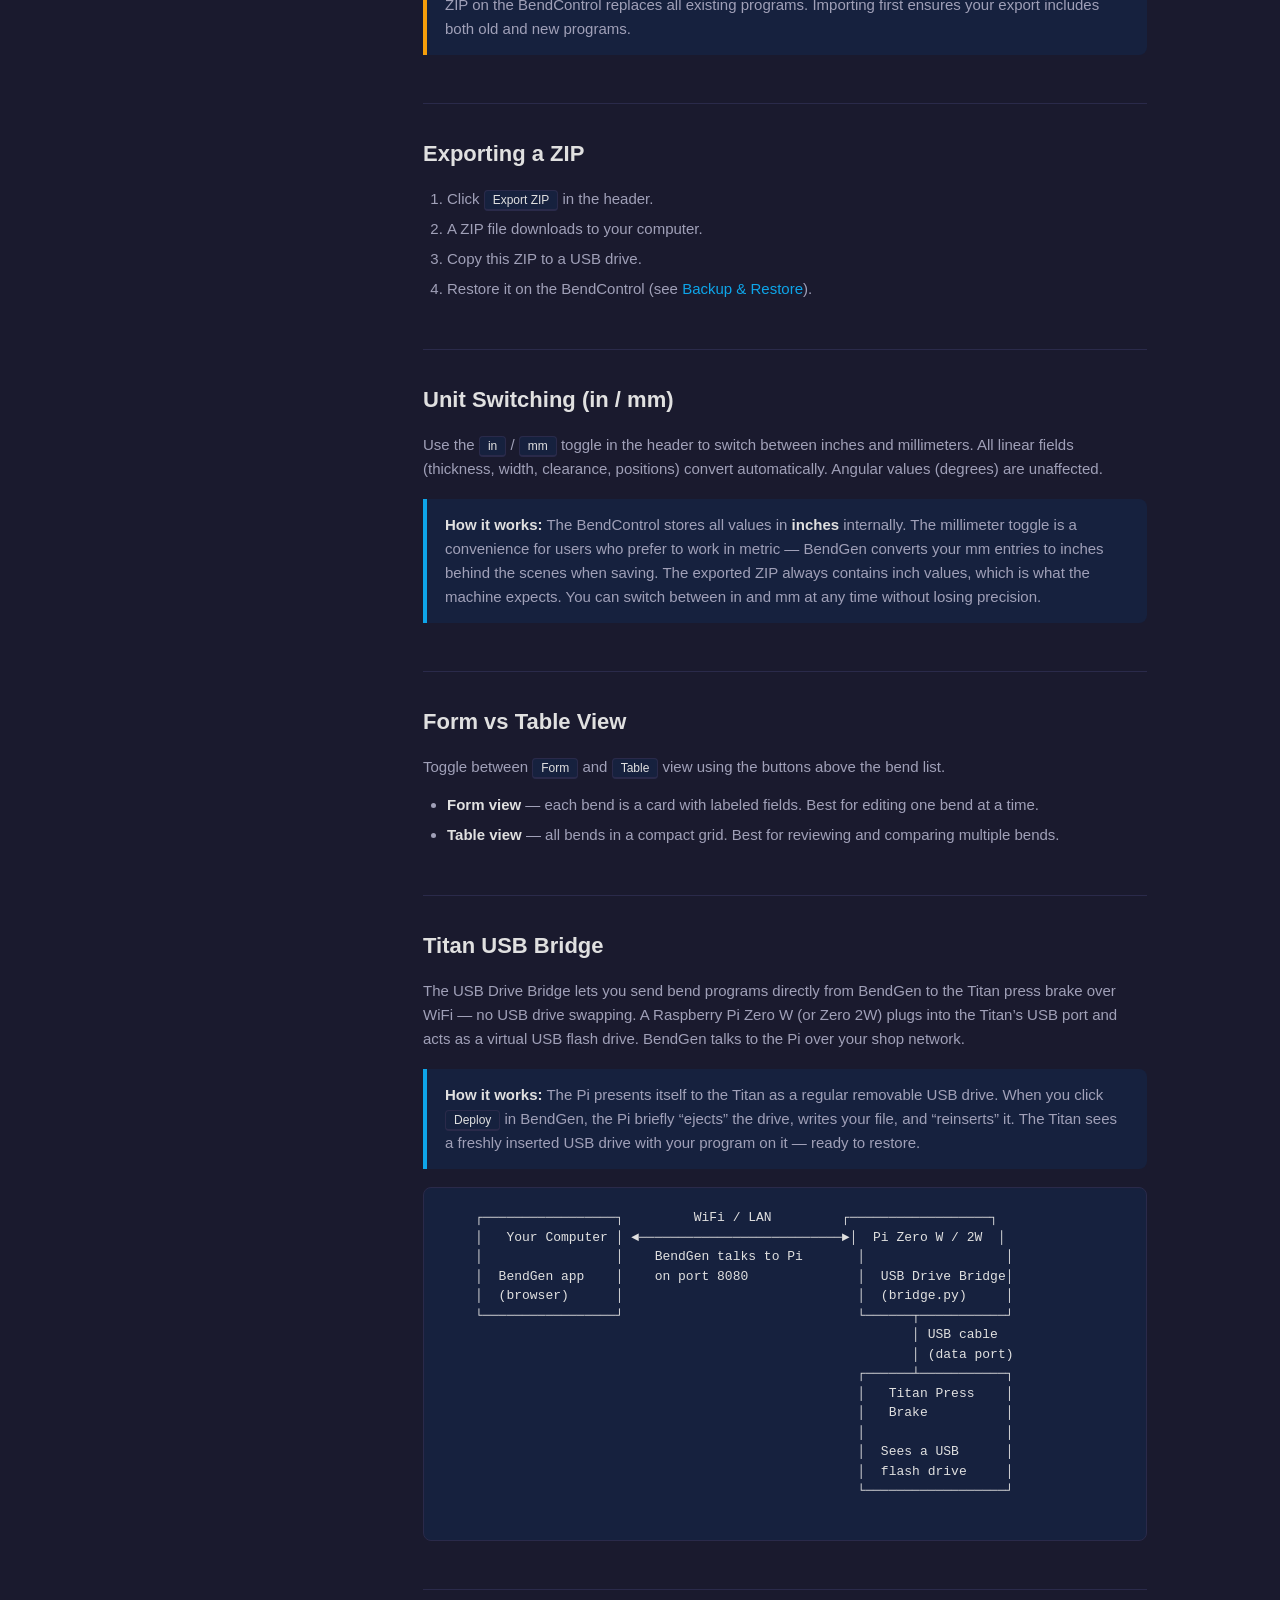
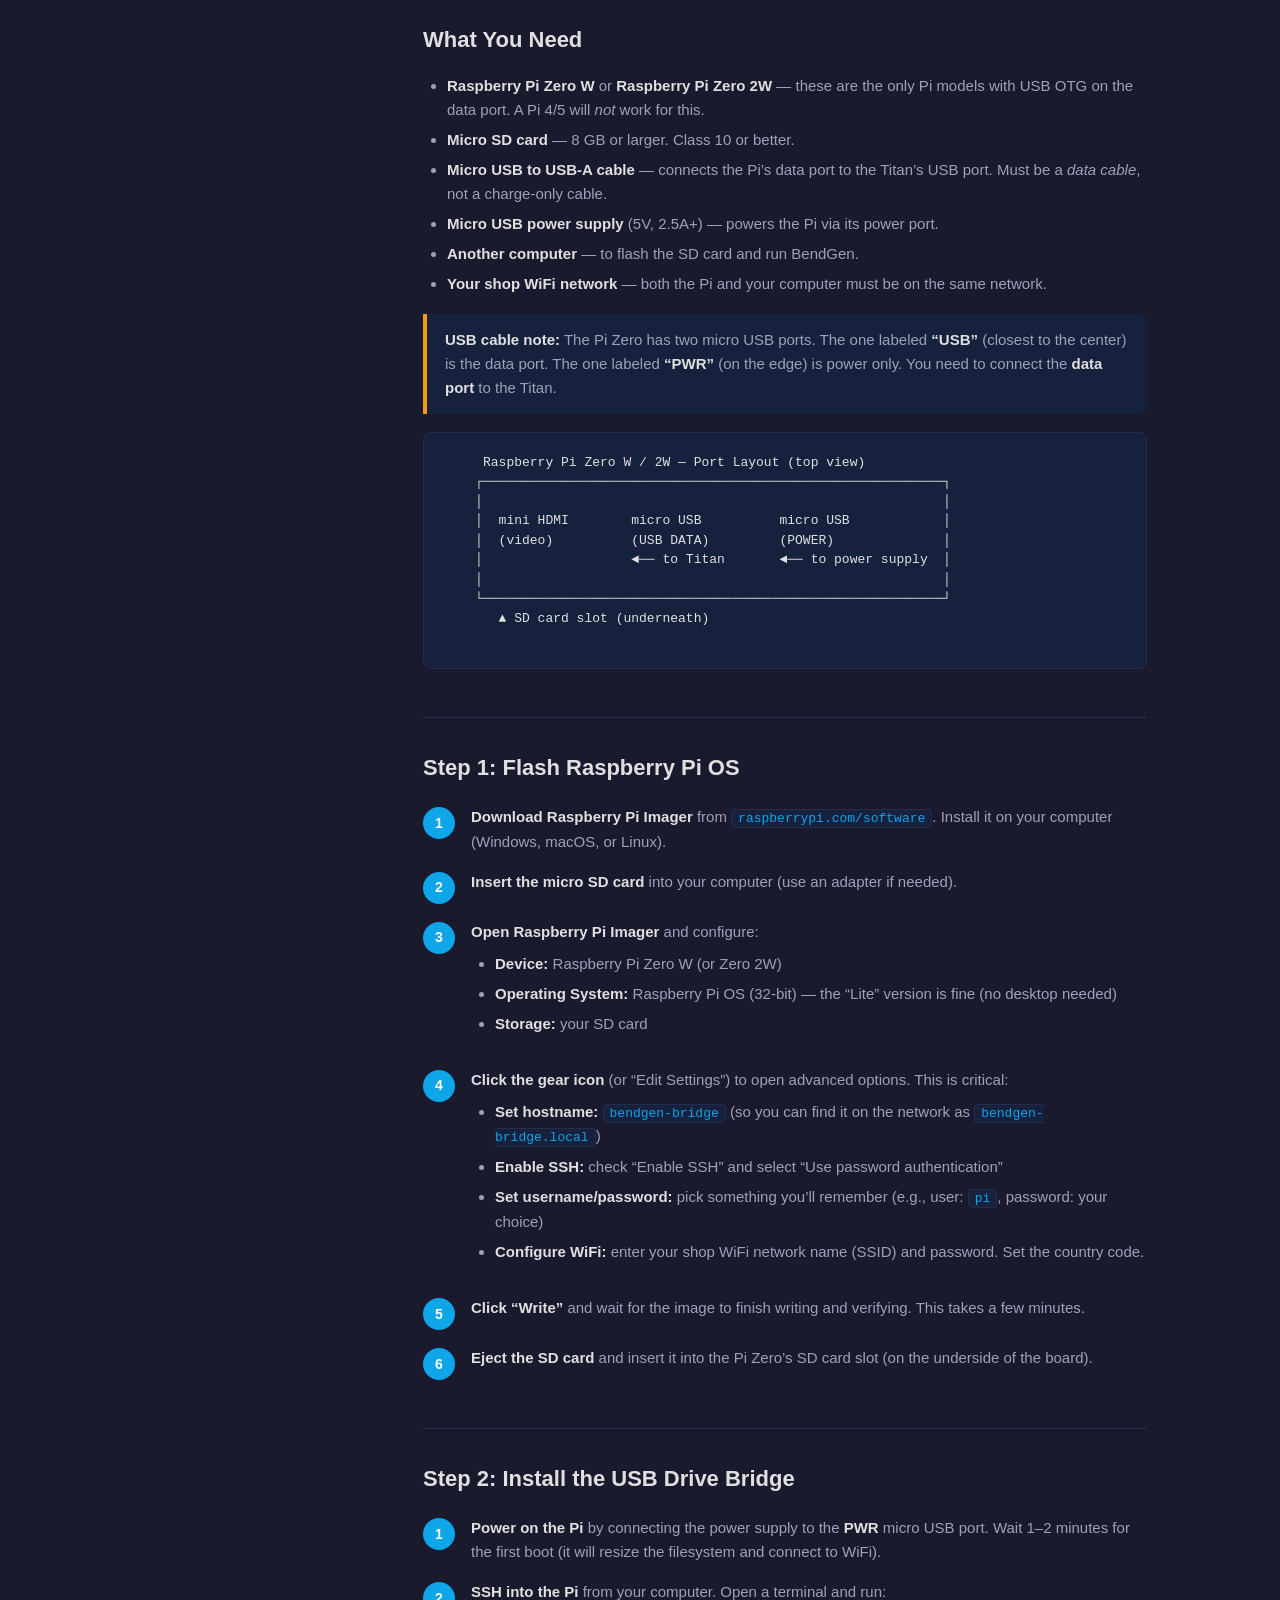
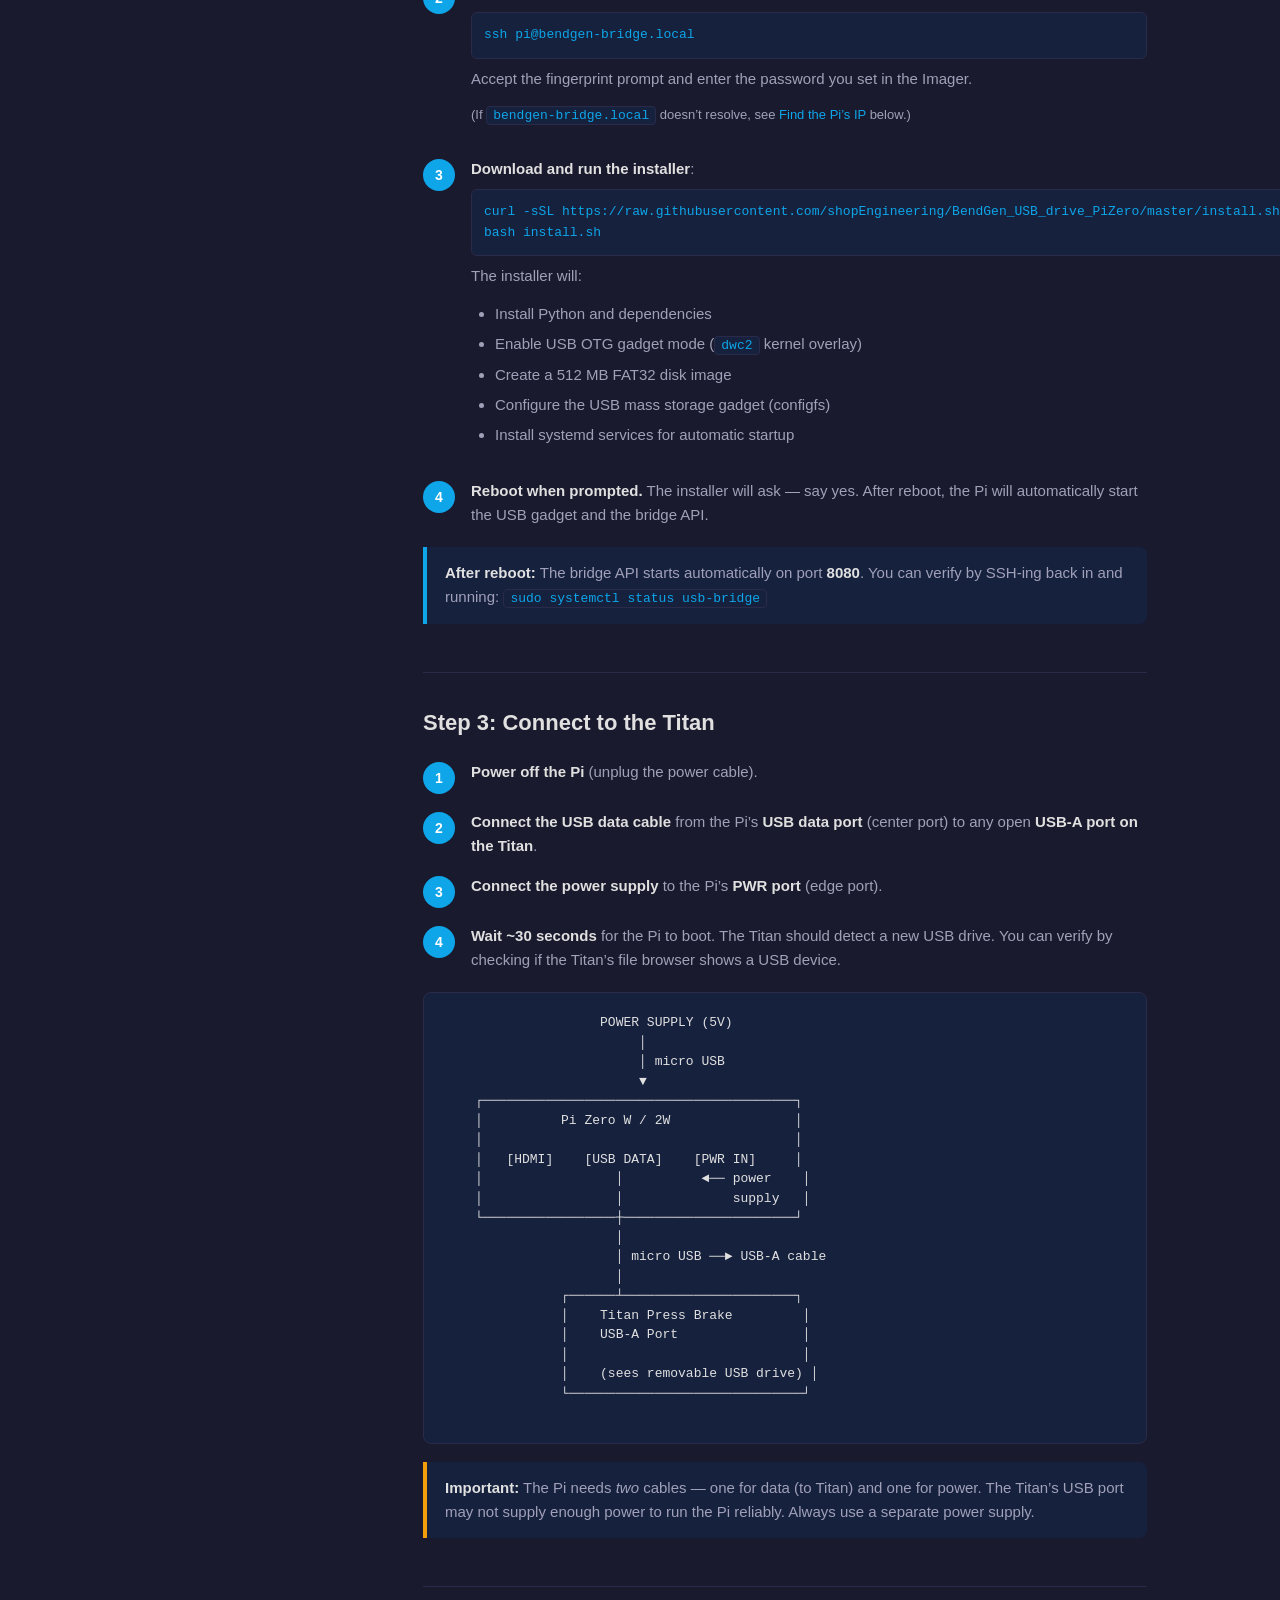
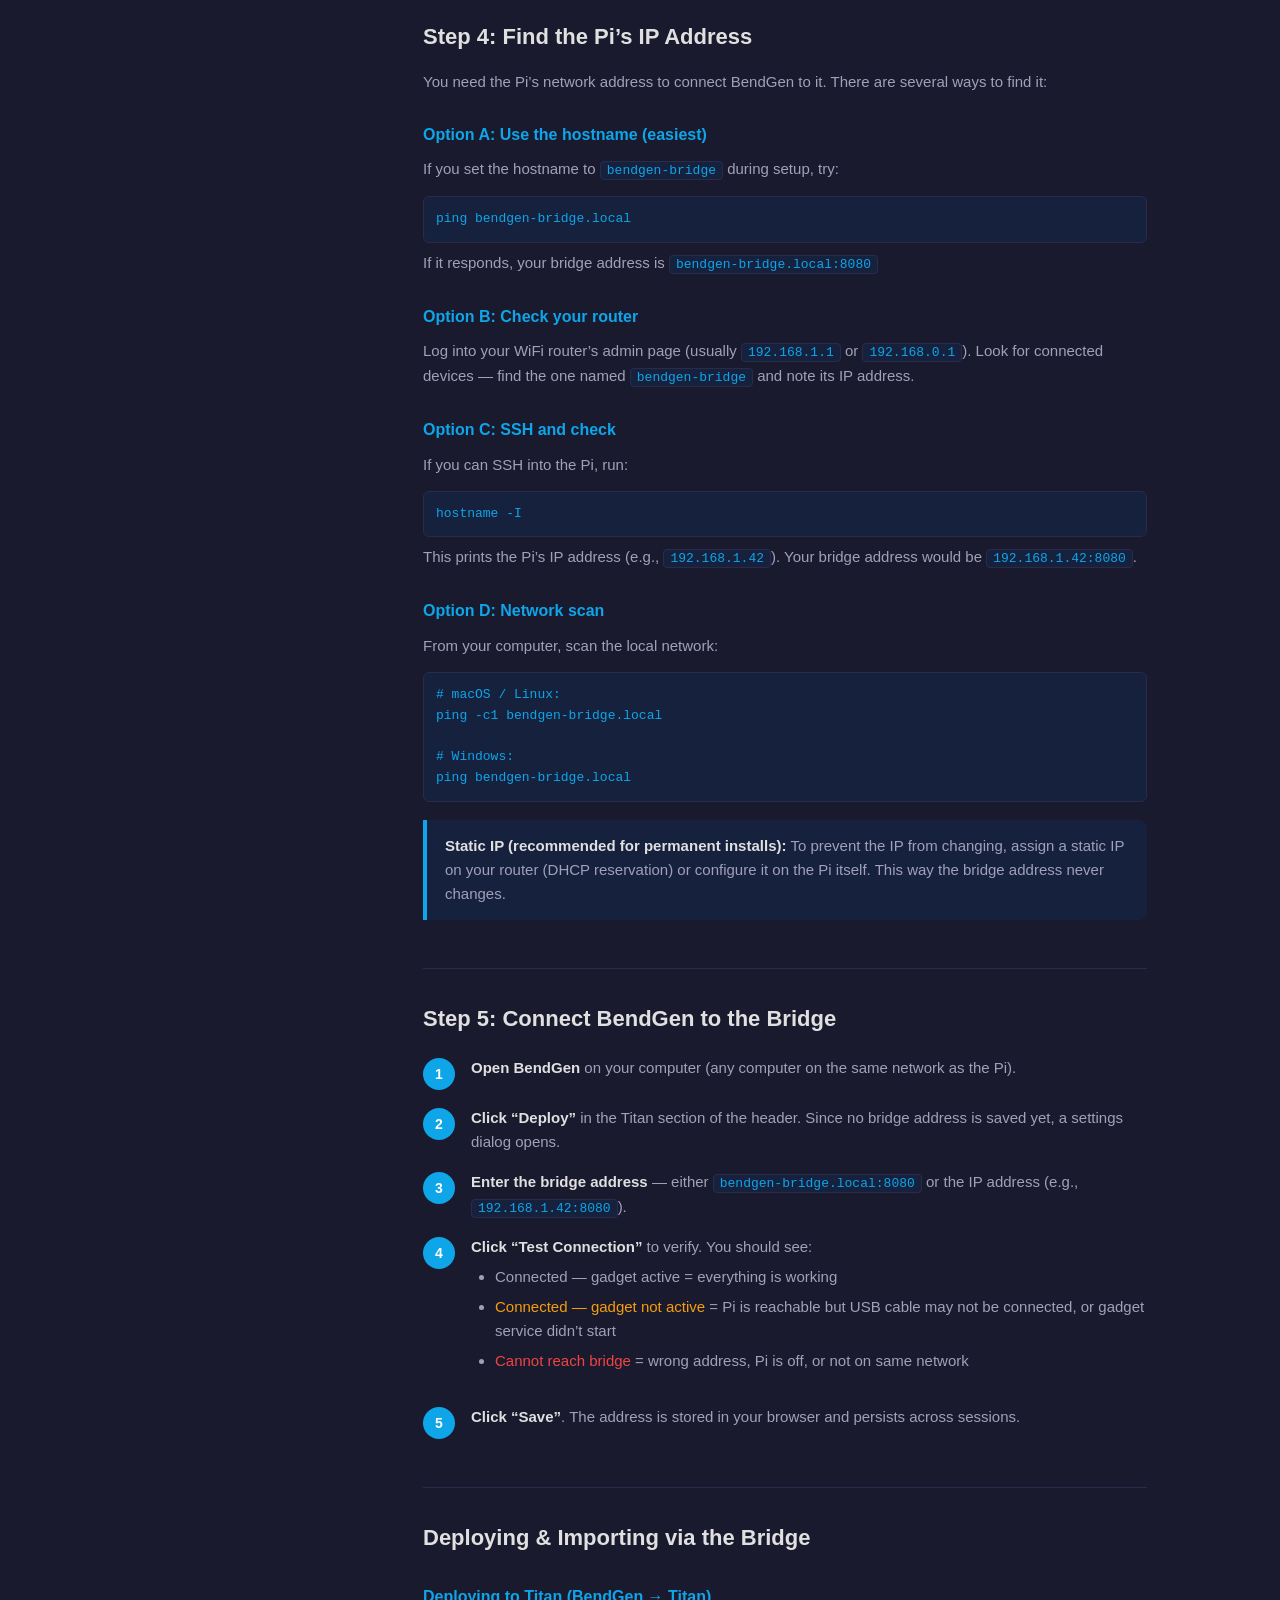
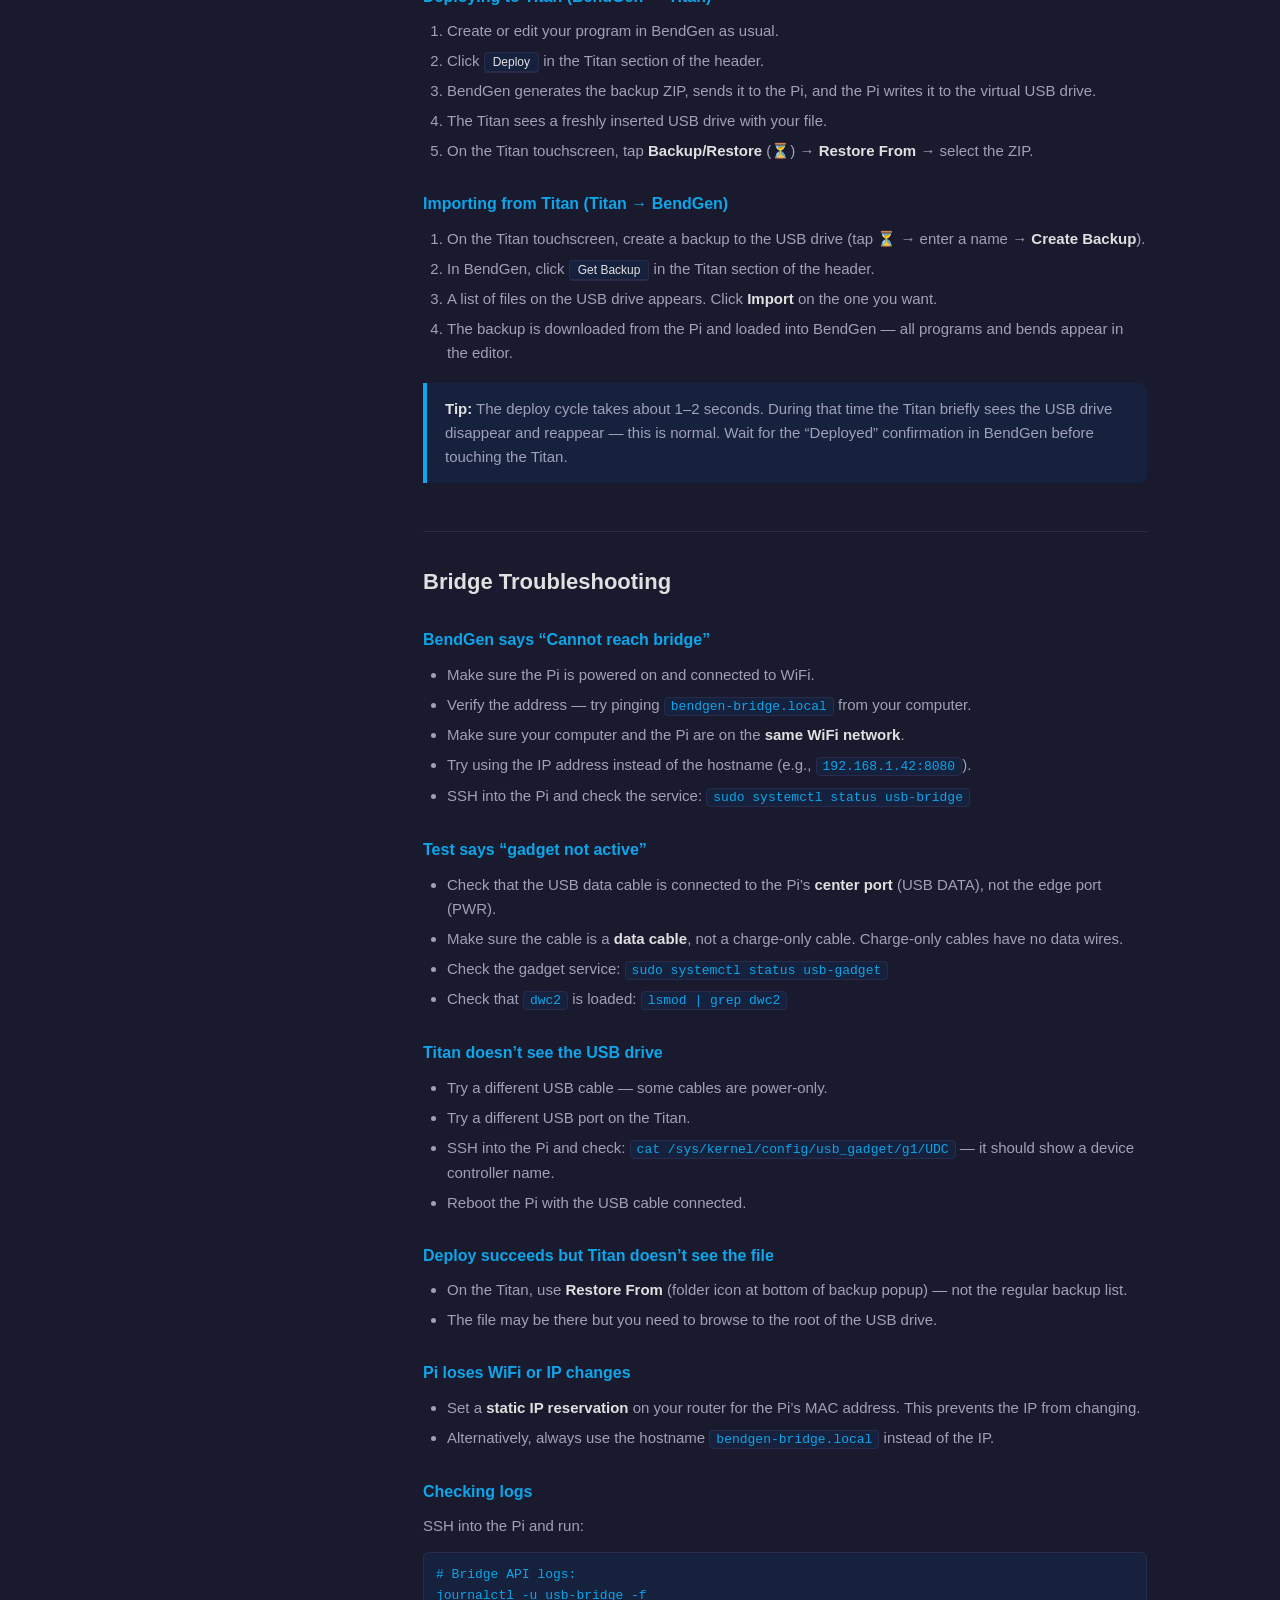
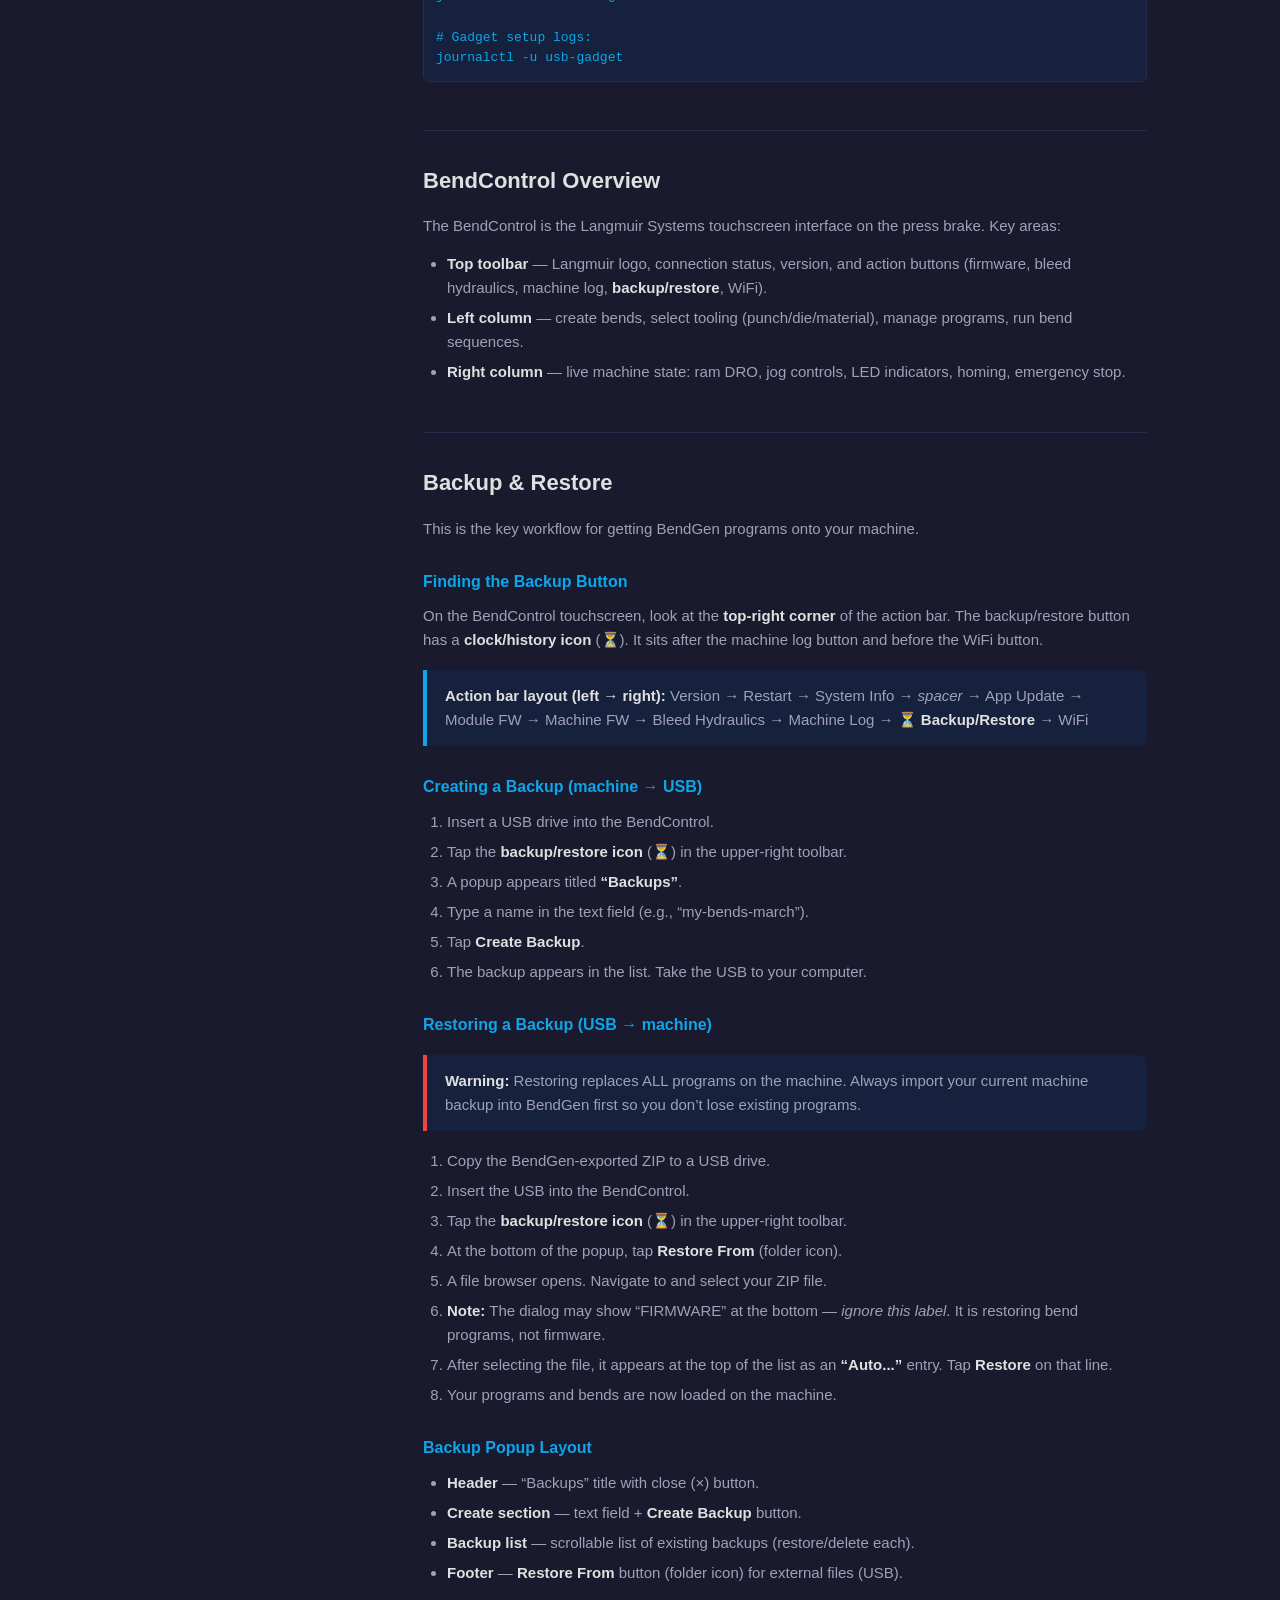
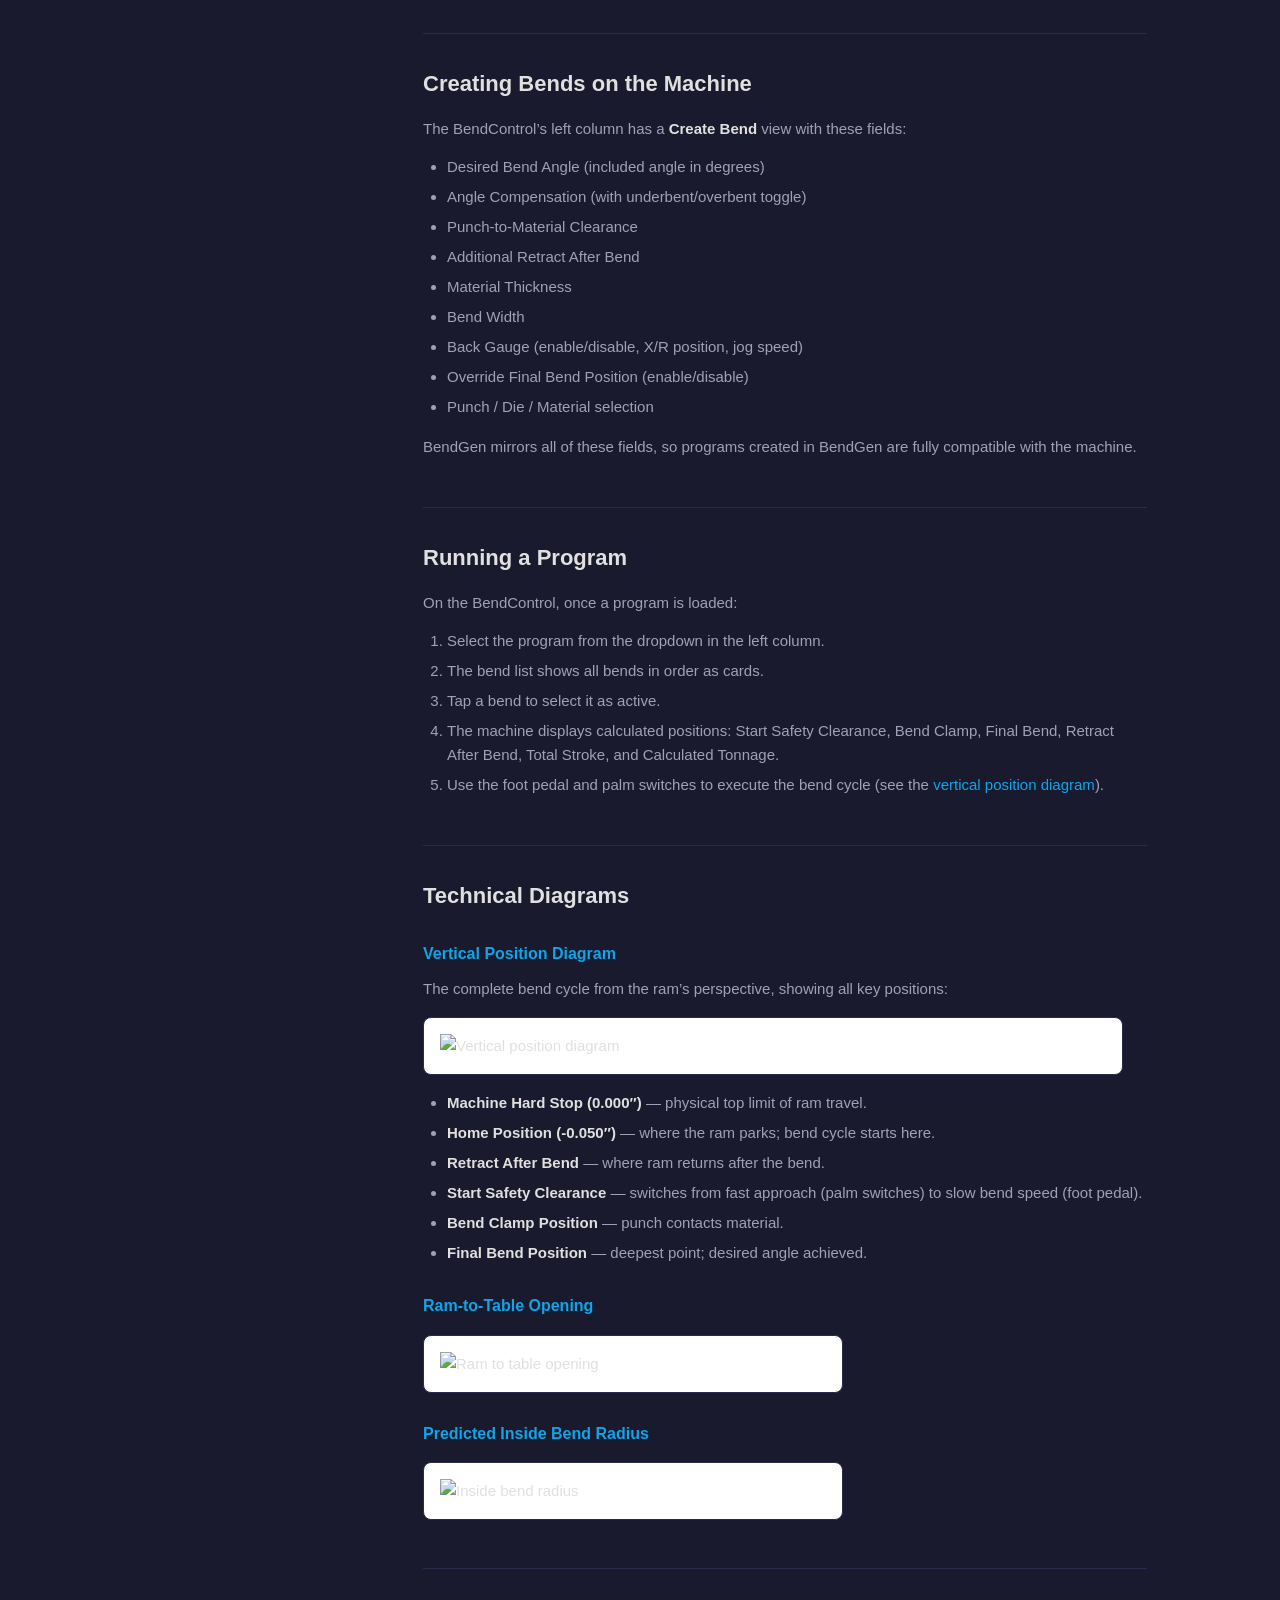
==== commit f10ea58c: "Add Titan USB Bridge integration and redesign header/sidebar UI - Add USB Drive Bridge support: Depl" ====
--- a/bendgen/templates/help.html
+++ b/bendgen/templates/help.html
@@ -31,8 +31,8 @@
 
         /* === Sidebar Nav === */
         .help-nav {
-            width: 270px;
-            min-width: 270px;
+            width: 290px;
+            min-width: 290px;
             background: var(--surface);
             border-right: 1px solid var(--border);
             position: fixed;
@@ -57,40 +57,44 @@
         .help-search { padding: 12px 16px; border-bottom: 1px solid var(--border); }
         .help-search input {
             width: 100%;
-            padding: 8px 12px;
+            padding: 10px 14px;
             border: 1px solid var(--border);
             border-radius: 6px;
             background: var(--bg);
             color: var(--text);
-            font-size: 13px;
+            font-size: 14px;
             outline: none;
         }
         .help-search input:focus { border-color: var(--accent); }
         .help-search input::placeholder { color: var(--text-dim); }
         .help-nav .nav-title {
-            padding: 16px 20px 8px;
-            font-size: 11px;
+            padding: 20px 20px 6px;
+            font-size: 13px;
             text-transform: uppercase;
-            letter-spacing: 1.2px;
-            color: var(--text-dim);
-            font-weight: 700;
-        }
-        .help-nav ul { list-style: none; }
+            letter-spacing: 1px;
+            color: var(--accent);
+            font-weight: 800;
+            border-top: 1px solid var(--border);
+            margin-top: 4px;
+        }
+        .help-nav .nav-title:first-of-type { border-top: none; margin-top: 0; }
+        .help-nav ul { list-style: none; padding-bottom: 4px; }
         .help-nav li a {
             display: block;
-            padding: 7px 20px 7px 24px;
+            padding: 8px 20px 8px 28px;
             color: var(--text-dim);
             text-decoration: none;
-            font-size: 13px;
+            font-size: 14px;
             border-left: 3px solid transparent;
             transition: all 0.15s;
-        }
-        .help-nav li a:hover { color: var(--text); background: rgba(255,255,255,0.03); }
-        .help-nav li a.active { color: var(--accent); background: rgba(14,165,233,0.08); border-left-color: var(--accent); }
+            line-height: 1.4;
+        }
+        .help-nav li a:hover { color: var(--text); background: rgba(255,255,255,0.05); }
+        .help-nav li a.active { color: var(--accent); background: rgba(14,165,233,0.1); border-left-color: var(--accent); font-weight: 600; }
 
         /* === Main Content === */
         .help-main {
-            margin-left: 270px;
+            margin-left: 290px;
             flex: 1;
             min-width: 0;
         }
@@ -226,8 +230,8 @@
 
         /* === Responsive === */
         @media (max-width: 900px) {
-            .help-nav { width: 220px; min-width: 220px; }
-            .help-main { margin-left: 220px; }
+            .help-nav { width: 240px; min-width: 240px; }
+            .help-main { margin-left: 240px; }
             .help-content { padding: 24px; }
         }
         @media (max-width: 640px) {
@@ -264,6 +268,19 @@
         <li><a href="#views">Form vs Table View</a></li>
     </ul>
 
+    <div class="nav-title">Titan USB Bridge</div>
+    <ul>
+        <li><a href="#titan-bridge">Overview</a></li>
+        <li><a href="#titan-parts">What You Need</a></li>
+        <li><a href="#titan-flash-pi">Flash the Pi</a></li>
+        <li><a href="#titan-install">Install the Bridge</a></li>
+        <li><a href="#titan-hardware">Hardware Wiring</a></li>
+        <li><a href="#titan-find-ip">Find the Pi&rsquo;s IP</a></li>
+        <li><a href="#titan-connect-bendgen">Connect BendGen</a></li>
+        <li><a href="#titan-deploy">Deploy &amp; Import</a></li>
+        <li><a href="#titan-troubleshooting">Bridge Troubleshooting</a></li>
+    </ul>
+
     <div class="nav-title">BendControl</div>
     <ul>
         <li><a href="#bc-overview">Machine Overview</a></li>
@@ -479,6 +496,355 @@
         <li><strong>Form view</strong> &mdash; each bend is a card with labeled fields. Best for editing one bend at a time.</li>
         <li><strong>Table view</strong> &mdash; all bends in a compact grid. Best for reviewing and comparing multiple bends.</li>
     </ul>
+
+
+    <!-- ======== TITAN USB BRIDGE ======== -->
+    <h2 id="titan-bridge">Titan USB Bridge</h2>
+
+    <p>The USB Drive Bridge lets you send bend programs directly from BendGen to the Titan press brake over WiFi &mdash; no USB drive swapping. A Raspberry Pi Zero W (or Zero 2W) plugs into the Titan&rsquo;s USB port and acts as a virtual USB flash drive. BendGen talks to the Pi over your shop network.</p>
+
+    <div class="callout">
+        <p><strong>How it works:</strong> The Pi presents itself to the Titan as a regular removable USB drive. When you click <kbd>Deploy</kbd> in BendGen, the Pi briefly &ldquo;ejects&rdquo; the drive, writes your file, and &ldquo;reinserts&rdquo; it. The Titan sees a freshly inserted USB drive with your program on it &mdash; ready to restore.</p>
+    </div>
+
+    <!-- Architecture diagram (ASCII) -->
+    <pre style="background:var(--surface);border:1px solid var(--border);border-radius:8px;padding:20px;font-size:13px;line-height:1.5;color:var(--text);overflow-x:auto;margin:16px 0">
+    ┌─────────────────┐         WiFi / LAN         ┌──────────────────┐
+    │   Your Computer │ ◄──────────────────────────►│  Pi Zero W / 2W  │
+    │                 │    BendGen talks to Pi       │                  │
+    │  BendGen app    │    on port 8080              │  USB Drive Bridge│
+    │  (browser)      │                              │  (bridge.py)     │
+    └─────────────────┘                              └──────┬───────────┘
+                                                            │ USB cable
+                                                            │ (data port)
+                                                     ┌──────┴───────────┐
+                                                     │   Titan Press    │
+                                                     │   Brake          │
+                                                     │                  │
+                                                     │  Sees a USB      │
+                                                     │  flash drive     │
+                                                     └──────────────────┘
+    </pre>
+
+
+    <!-- ======== WHAT YOU NEED ======== -->
+    <h2 id="titan-parts">What You Need</h2>
+
+    <ul>
+        <li><strong>Raspberry Pi Zero W</strong> or <strong>Raspberry Pi Zero 2W</strong> &mdash; these are the only Pi models with USB OTG on the data port. A Pi 4/5 will <em>not</em> work for this.</li>
+        <li><strong>Micro SD card</strong> &mdash; 8 GB or larger. Class 10 or better.</li>
+        <li><strong>Micro USB to USB-A cable</strong> &mdash; connects the Pi&rsquo;s data port to the Titan&rsquo;s USB port. Must be a <em>data cable</em>, not a charge-only cable.</li>
+        <li><strong>Micro USB power supply</strong> (5V, 2.5A+) &mdash; powers the Pi via its power port.</li>
+        <li><strong>Another computer</strong> &mdash; to flash the SD card and run BendGen.</li>
+        <li><strong>Your shop WiFi network</strong> &mdash; both the Pi and your computer must be on the same network.</li>
+    </ul>
+
+    <div class="callout warning">
+        <p><strong>USB cable note:</strong> The Pi Zero has two micro USB ports. The one labeled <strong>&ldquo;USB&rdquo;</strong> (closest to the center) is the data port. The one labeled <strong>&ldquo;PWR&rdquo;</strong> (on the edge) is power only. You need to connect the <strong>data port</strong> to the Titan.</p>
+    </div>
+
+    <!-- Pi Zero port diagram (ASCII) -->
+    <pre style="background:var(--surface);border:1px solid var(--border);border-radius:8px;padding:20px;font-size:13px;line-height:1.5;color:var(--text);overflow-x:auto;margin:16px 0">
+     Raspberry Pi Zero W / 2W — Port Layout (top view)
+    ┌───────────────────────────────────────────────────────────┐
+    │                                                           │
+    │  mini HDMI        micro USB          micro USB            │
+    │  (video)          (USB DATA)         (POWER)              │
+    │                   ◄── to Titan       ◄── to power supply  │
+    │                                                           │
+    └───────────────────────────────────────────────────────────┘
+       ▲ SD card slot (underneath)
+    </pre>
+
+
+    <!-- ======== FLASH THE PI ======== -->
+    <h2 id="titan-flash-pi">Step 1: Flash Raspberry Pi OS</h2>
+
+    <div class="steps">
+        <div class="step">
+            <div class="step-body">
+                <strong>Download Raspberry Pi Imager</strong> from
+                <code>raspberrypi.com/software</code>. Install it on your computer (Windows, macOS, or Linux).
+            </div>
+        </div>
+        <div class="step">
+            <div class="step-body">
+                <strong>Insert the micro SD card</strong> into your computer (use an adapter if needed).
+            </div>
+        </div>
+        <div class="step">
+            <div class="step-body">
+                <strong>Open Raspberry Pi Imager</strong> and configure:
+                <ul style="margin-top:8px">
+                    <li><strong>Device:</strong> Raspberry Pi Zero W (or Zero 2W)</li>
+                    <li><strong>Operating System:</strong> Raspberry Pi OS (32-bit) &mdash; the &ldquo;Lite&rdquo; version is fine (no desktop needed)</li>
+                    <li><strong>Storage:</strong> your SD card</li>
+                </ul>
+            </div>
+        </div>
+        <div class="step">
+            <div class="step-body">
+                <strong>Click the gear icon</strong> (or &ldquo;Edit Settings&rdquo;) to open advanced options. This is critical:
+                <ul style="margin-top:8px">
+                    <li><strong>Set hostname:</strong> <code>bendgen-bridge</code> (so you can find it on the network as <code>bendgen-bridge.local</code>)</li>
+                    <li><strong>Enable SSH:</strong> check &ldquo;Enable SSH&rdquo; and select &ldquo;Use password authentication&rdquo;</li>
+                    <li><strong>Set username/password:</strong> pick something you&rsquo;ll remember (e.g., user: <code>pi</code>, password: your choice)</li>
+                    <li><strong>Configure WiFi:</strong> enter your shop WiFi network name (SSID) and password. Set the country code.</li>
+                </ul>
+            </div>
+        </div>
+        <div class="step">
+            <div class="step-body">
+                <strong>Click &ldquo;Write&rdquo;</strong> and wait for the image to finish writing and verifying. This takes a few minutes.
+            </div>
+        </div>
+        <div class="step">
+            <div class="step-body">
+                <strong>Eject the SD card</strong> and insert it into the Pi Zero&rsquo;s SD card slot (on the underside of the board).
+            </div>
+        </div>
+    </div>
+
+
+    <!-- ======== INSTALL THE BRIDGE ======== -->
+    <h2 id="titan-install">Step 2: Install the USB Drive Bridge</h2>
+
+    <div class="steps">
+        <div class="step">
+            <div class="step-body">
+                <strong>Power on the Pi</strong> by connecting the power supply to the <strong>PWR</strong> micro USB port. Wait 1&ndash;2 minutes for the first boot (it will resize the filesystem and connect to WiFi).
+            </div>
+        </div>
+        <div class="step">
+            <div class="step-body">
+                <strong>SSH into the Pi</strong> from your computer. Open a terminal and run:
+                <pre style="background:var(--surface);border:1px solid var(--border);border-radius:6px;padding:12px;margin:8px 0;font-size:13px;color:var(--accent)">ssh pi@bendgen-bridge.local</pre>
+                <p>Accept the fingerprint prompt and enter the password you set in the Imager.</p>
+                <p style="color:var(--text-dim);font-size:13px">(If <code>bendgen-bridge.local</code> doesn&rsquo;t resolve, see <a href="#titan-find-ip">Find the Pi&rsquo;s IP</a> below.)</p>
+            </div>
+        </div>
+        <div class="step">
+            <div class="step-body">
+                <strong>Download and run the installer</strong>:
+                <pre style="background:var(--surface);border:1px solid var(--border);border-radius:6px;padding:12px;margin:8px 0;font-size:13px;color:var(--accent)">curl -sSL https://raw.githubusercontent.com/shopEngineering/BendGen_USB_drive_PiZero/master/install.sh -o install.sh
+bash install.sh</pre>
+                <p>The installer will:</p>
+                <ul style="margin-top:6px">
+                    <li>Install Python and dependencies</li>
+                    <li>Enable USB OTG gadget mode (<code>dwc2</code> kernel overlay)</li>
+                    <li>Create a 512 MB FAT32 disk image</li>
+                    <li>Configure the USB mass storage gadget (configfs)</li>
+                    <li>Install systemd services for automatic startup</li>
+                </ul>
+            </div>
+        </div>
+        <div class="step">
+            <div class="step-body">
+                <strong>Reboot when prompted.</strong> The installer will ask &mdash; say yes. After reboot, the Pi will automatically start the USB gadget and the bridge API.
+            </div>
+        </div>
+    </div>
+
+    <div class="callout">
+        <p><strong>After reboot:</strong> The bridge API starts automatically on port <strong>8080</strong>. You can verify by SSH-ing back in and running: <code>sudo systemctl status usb-bridge</code></p>
+    </div>
+
+
+    <!-- ======== HARDWARE WIRING ======== -->
+    <h2 id="titan-hardware">Step 3: Connect to the Titan</h2>
+
+    <div class="steps">
+        <div class="step">
+            <div class="step-body">
+                <strong>Power off the Pi</strong> (unplug the power cable).
+            </div>
+        </div>
+        <div class="step">
+            <div class="step-body">
+                <strong>Connect the USB data cable</strong> from the Pi&rsquo;s <strong>USB data port</strong> (center port) to any open <strong>USB-A port on the Titan</strong>.
+            </div>
+        </div>
+        <div class="step">
+            <div class="step-body">
+                <strong>Connect the power supply</strong> to the Pi&rsquo;s <strong>PWR port</strong> (edge port).
+            </div>
+        </div>
+        <div class="step">
+            <div class="step-body">
+                <strong>Wait ~30 seconds</strong> for the Pi to boot. The Titan should detect a new USB drive. You can verify by checking if the Titan&rsquo;s file browser shows a USB device.
+            </div>
+        </div>
+    </div>
+
+    <!-- Wiring diagram (ASCII) -->
+    <pre style="background:var(--surface);border:1px solid var(--border);border-radius:8px;padding:20px;font-size:13px;line-height:1.5;color:var(--text);overflow-x:auto;margin:16px 0">
+                    POWER SUPPLY (5V)
+                         │
+                         │ micro USB
+                         ▼
+    ┌────────────────────────────────────────┐
+    │          Pi Zero W / 2W                │
+    │                                        │
+    │   [HDMI]    [USB DATA]    [PWR IN]     │
+    │                 │          ◄── power    │
+    │                 │              supply   │
+    └─────────────────┼──────────────────────┘
+                      │
+                      │ micro USB ──► USB-A cable
+                      │
+               ┌──────┴──────────────────────┐
+               │    Titan Press Brake         │
+               │    USB-A Port                │
+               │                              │
+               │    (sees removable USB drive) │
+               └──────────────────────────────┘
+    </pre>
+
+    <div class="callout warning">
+        <p><strong>Important:</strong> The Pi needs <em>two</em> cables &mdash; one for data (to Titan) and one for power. The Titan&rsquo;s USB port may not supply enough power to run the Pi reliably. Always use a separate power supply.</p>
+    </div>
+
+
+    <!-- ======== FIND THE IP ======== -->
+    <h2 id="titan-find-ip">Step 4: Find the Pi&rsquo;s IP Address</h2>
+
+    <p>You need the Pi&rsquo;s network address to connect BendGen to it. There are several ways to find it:</p>
+
+    <h3>Option A: Use the hostname (easiest)</h3>
+    <p>If you set the hostname to <code>bendgen-bridge</code> during setup, try:</p>
+    <pre style="background:var(--surface);border:1px solid var(--border);border-radius:6px;padding:12px;margin:8px 0;font-size:13px;color:var(--accent)">ping bendgen-bridge.local</pre>
+    <p>If it responds, your bridge address is <code>bendgen-bridge.local:8080</code></p>
+
+    <h3>Option B: Check your router</h3>
+    <p>Log into your WiFi router&rsquo;s admin page (usually <code>192.168.1.1</code> or <code>192.168.0.1</code>). Look for connected devices &mdash; find the one named <code>bendgen-bridge</code> and note its IP address.</p>
+
+    <h3>Option C: SSH and check</h3>
+    <p>If you can SSH into the Pi, run:</p>
+    <pre style="background:var(--surface);border:1px solid var(--border);border-radius:6px;padding:12px;margin:8px 0;font-size:13px;color:var(--accent)">hostname -I</pre>
+    <p>This prints the Pi&rsquo;s IP address (e.g., <code>192.168.1.42</code>). Your bridge address would be <code>192.168.1.42:8080</code>.</p>
+
+    <h3>Option D: Network scan</h3>
+    <p>From your computer, scan the local network:</p>
+    <pre style="background:var(--surface);border:1px solid var(--border);border-radius:6px;padding:12px;margin:8px 0;font-size:13px;color:var(--accent)"># macOS / Linux:
+ping -c1 bendgen-bridge.local
+
+# Windows:
+ping bendgen-bridge.local</pre>
+
+    <div class="callout">
+        <p><strong>Static IP (recommended for permanent installs):</strong> To prevent the IP from changing, assign a static IP on your router (DHCP reservation) or configure it on the Pi itself. This way the bridge address never changes.</p>
+    </div>
+
+
+    <!-- ======== CONNECT BENDGEN ======== -->
+    <h2 id="titan-connect-bendgen">Step 5: Connect BendGen to the Bridge</h2>
+
+    <div class="steps">
+        <div class="step">
+            <div class="step-body">
+                <strong>Open BendGen</strong> on your computer (any computer on the same network as the Pi).
+            </div>
+        </div>
+        <div class="step">
+            <div class="step-body">
+                <strong>Click &ldquo;Deploy&rdquo;</strong> in the Titan section of the header. Since no bridge address is saved yet, a settings dialog opens.
+            </div>
+        </div>
+        <div class="step">
+            <div class="step-body">
+                <strong>Enter the bridge address</strong> &mdash; either <code>bendgen-bridge.local:8080</code> or the IP address (e.g., <code>192.168.1.42:8080</code>).
+            </div>
+        </div>
+        <div class="step">
+            <div class="step-body">
+                <strong>Click &ldquo;Test Connection&rdquo;</strong> to verify. You should see:
+                <ul style="margin-top:6px">
+                    <li><span style="color:var(--success)">Connected &mdash; gadget active</span> = everything is working</li>
+                    <li><span style="color:var(--warn)">Connected &mdash; gadget not active</span> = Pi is reachable but USB cable may not be connected, or gadget service didn&rsquo;t start</li>
+                    <li><span style="color:var(--danger)">Cannot reach bridge</span> = wrong address, Pi is off, or not on same network</li>
+                </ul>
+            </div>
+        </div>
+        <div class="step">
+            <div class="step-body">
+                <strong>Click &ldquo;Save&rdquo;</strong>. The address is stored in your browser and persists across sessions.
+            </div>
+        </div>
+    </div>
+
+
+    <!-- ======== DEPLOY & IMPORT ======== -->
+    <h2 id="titan-deploy">Deploying &amp; Importing via the Bridge</h2>
+
+    <h3>Deploying to Titan (BendGen &rarr; Titan)</h3>
+    <ol>
+        <li>Create or edit your program in BendGen as usual.</li>
+        <li>Click <kbd>Deploy</kbd> in the Titan section of the header.</li>
+        <li>BendGen generates the backup ZIP, sends it to the Pi, and the Pi writes it to the virtual USB drive.</li>
+        <li>The Titan sees a freshly inserted USB drive with your file.</li>
+        <li>On the Titan touchscreen, tap <strong>Backup/Restore</strong> (&#x23F3;) &rarr; <strong>Restore From</strong> &rarr; select the ZIP.</li>
+    </ol>
+
+    <h3>Importing from Titan (Titan &rarr; BendGen)</h3>
+    <ol>
+        <li>On the Titan touchscreen, create a backup to the USB drive (tap &#x23F3; &rarr; enter a name &rarr; <strong>Create Backup</strong>).</li>
+        <li>In BendGen, click <kbd>Get Backup</kbd> in the Titan section of the header.</li>
+        <li>A list of files on the USB drive appears. Click <strong>Import</strong> on the one you want.</li>
+        <li>The backup is downloaded from the Pi and loaded into BendGen &mdash; all programs and bends appear in the editor.</li>
+    </ol>
+
+    <div class="callout">
+        <p><strong>Tip:</strong> The deploy cycle takes about 1&ndash;2 seconds. During that time the Titan briefly sees the USB drive disappear and reappear &mdash; this is normal. Wait for the &ldquo;Deployed&rdquo; confirmation in BendGen before touching the Titan.</p>
+    </div>
+
+
+    <!-- ======== BRIDGE TROUBLESHOOTING ======== -->
+    <h2 id="titan-troubleshooting">Bridge Troubleshooting</h2>
+
+    <h3>BendGen says &ldquo;Cannot reach bridge&rdquo;</h3>
+    <ul>
+        <li>Make sure the Pi is powered on and connected to WiFi.</li>
+        <li>Verify the address &mdash; try pinging <code>bendgen-bridge.local</code> from your computer.</li>
+        <li>Make sure your computer and the Pi are on the <strong>same WiFi network</strong>.</li>
+        <li>Try using the IP address instead of the hostname (e.g., <code>192.168.1.42:8080</code>).</li>
+        <li>SSH into the Pi and check the service: <code>sudo systemctl status usb-bridge</code></li>
+    </ul>
+
+    <h3>Test says &ldquo;gadget not active&rdquo;</h3>
+    <ul>
+        <li>Check that the USB data cable is connected to the Pi&rsquo;s <strong>center port</strong> (USB DATA), not the edge port (PWR).</li>
+        <li>Make sure the cable is a <strong>data cable</strong>, not a charge-only cable. Charge-only cables have no data wires.</li>
+        <li>Check the gadget service: <code>sudo systemctl status usb-gadget</code></li>
+        <li>Check that <code>dwc2</code> is loaded: <code>lsmod | grep dwc2</code></li>
+    </ul>
+
+    <h3>Titan doesn&rsquo;t see the USB drive</h3>
+    <ul>
+        <li>Try a different USB cable &mdash; some cables are power-only.</li>
+        <li>Try a different USB port on the Titan.</li>
+        <li>SSH into the Pi and check: <code>cat /sys/kernel/config/usb_gadget/g1/UDC</code> &mdash; it should show a device controller name.</li>
+        <li>Reboot the Pi with the USB cable connected.</li>
+    </ul>
+
+    <h3>Deploy succeeds but Titan doesn&rsquo;t see the file</h3>
+    <ul>
+        <li>On the Titan, use <strong>Restore From</strong> (folder icon at bottom of backup popup) &mdash; not the regular backup list.</li>
+        <li>The file may be there but you need to browse to the root of the USB drive.</li>
+    </ul>
+
+    <h3>Pi loses WiFi or IP changes</h3>
+    <ul>
+        <li>Set a <strong>static IP reservation</strong> on your router for the Pi&rsquo;s MAC address. This prevents the IP from changing.</li>
+        <li>Alternatively, always use the hostname <code>bendgen-bridge.local</code> instead of the IP.</li>
+    </ul>
+
+    <h3>Checking logs</h3>
+    <p>SSH into the Pi and run:</p>
+    <pre style="background:var(--surface);border:1px solid var(--border);border-radius:6px;padding:12px;margin:8px 0;font-size:13px;color:var(--accent)"># Bridge API logs:
+journalctl -u usb-bridge -f
+
+# Gadget setup logs:
+journalctl -u usb-gadget</pre>
 
 
     <!-- ======== BENDCONTROLLER OVERVIEW ======== -->
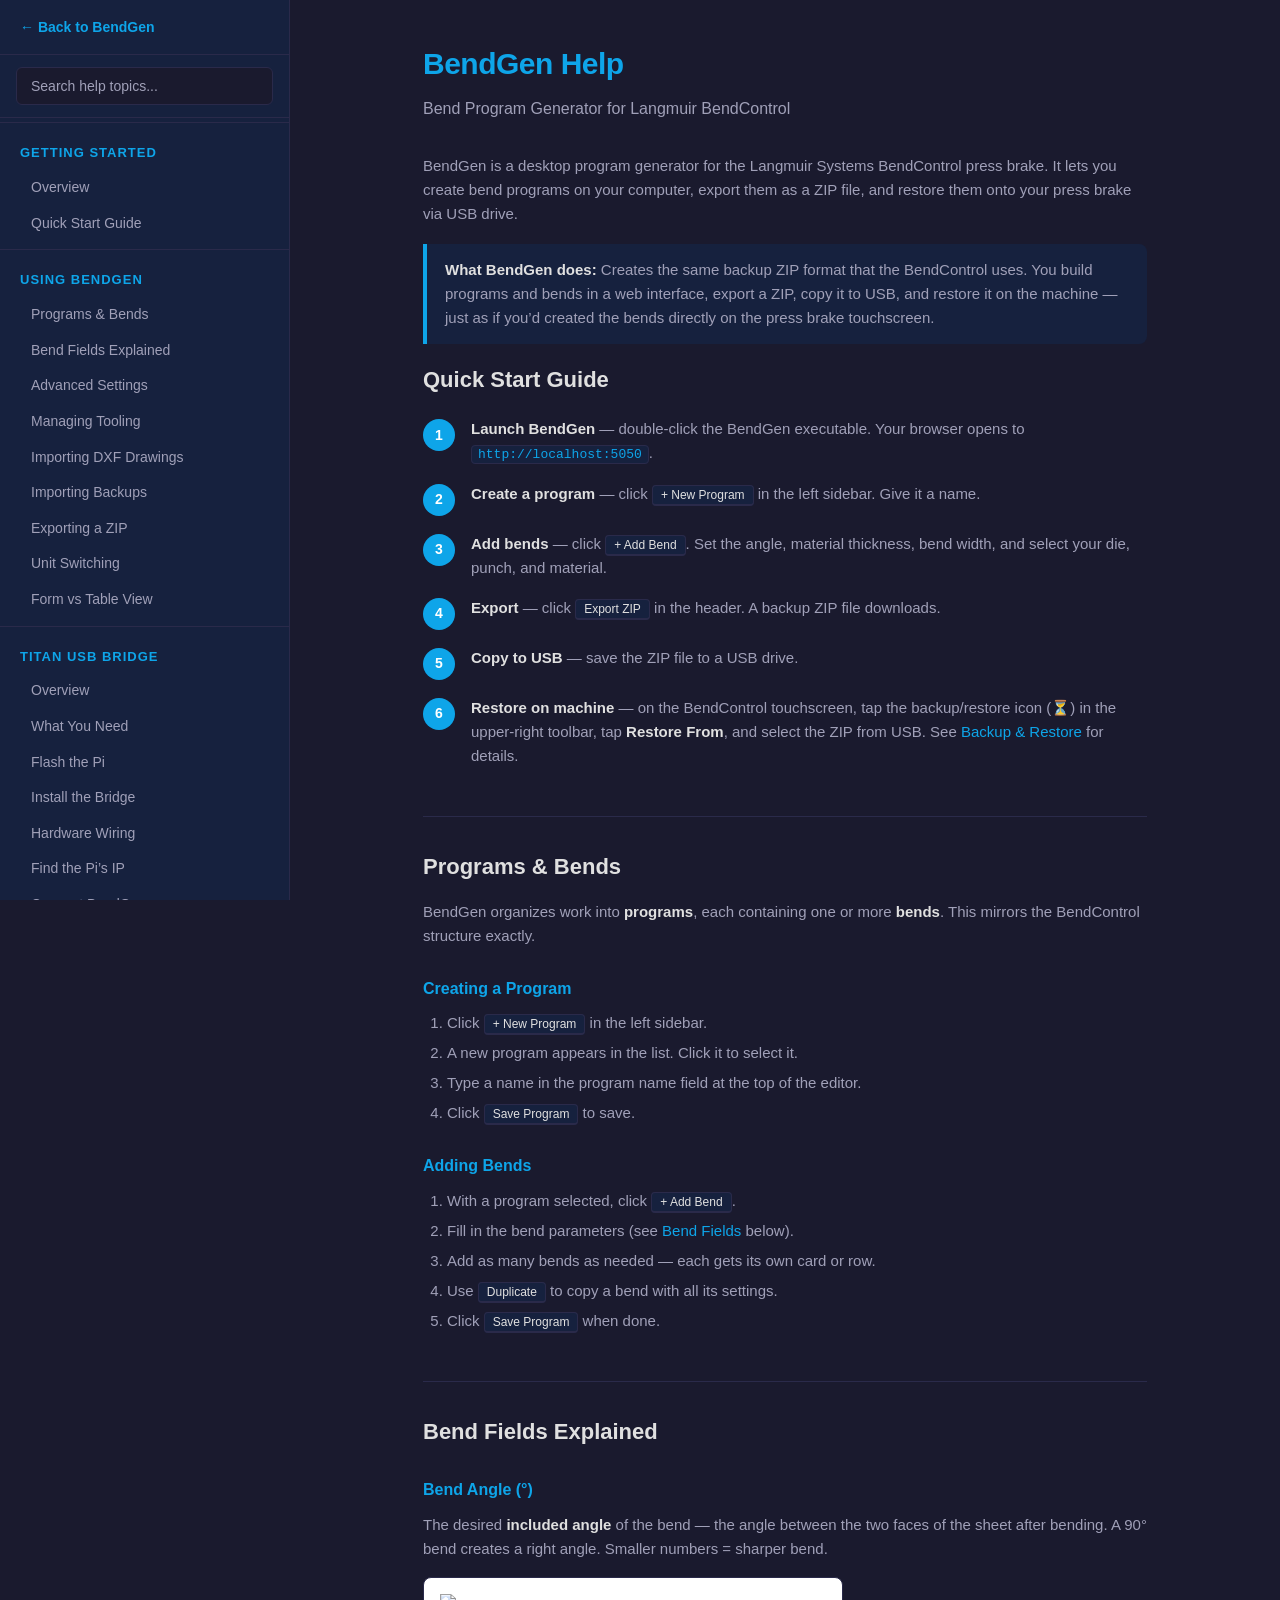
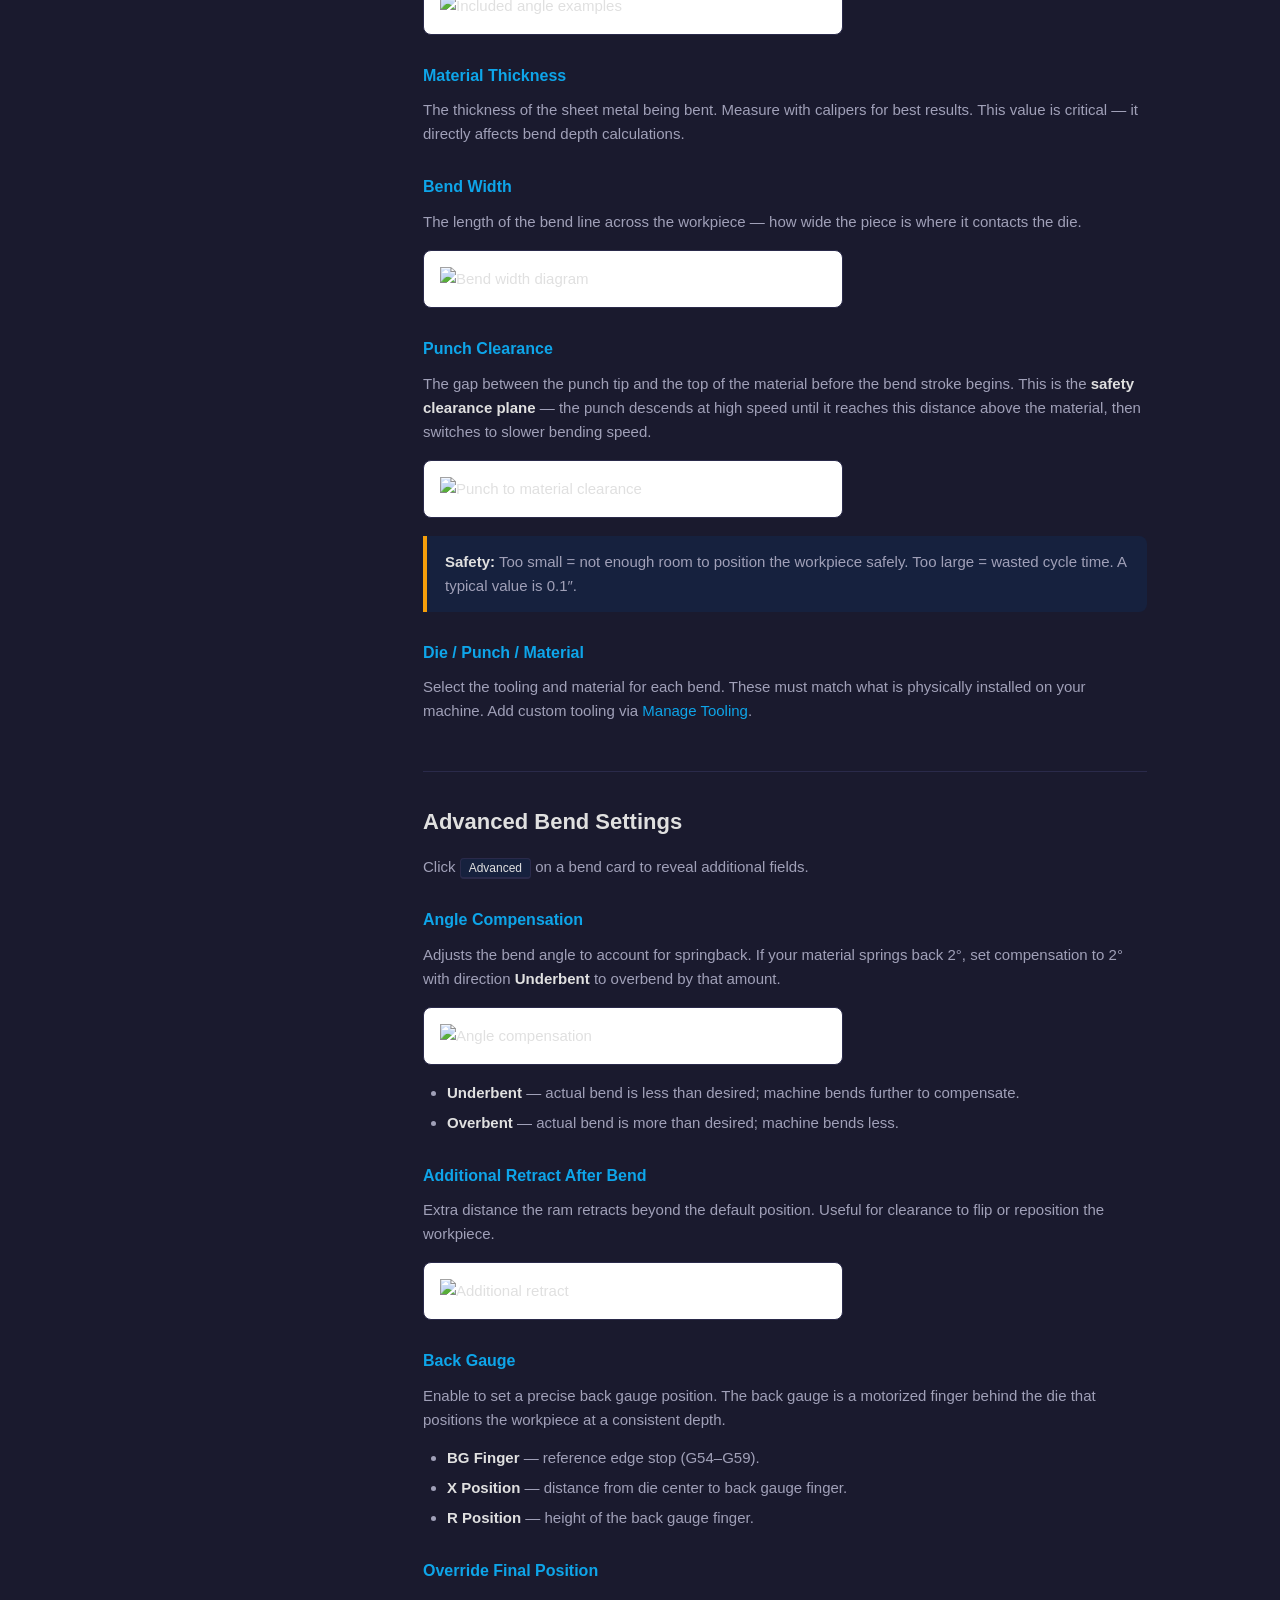
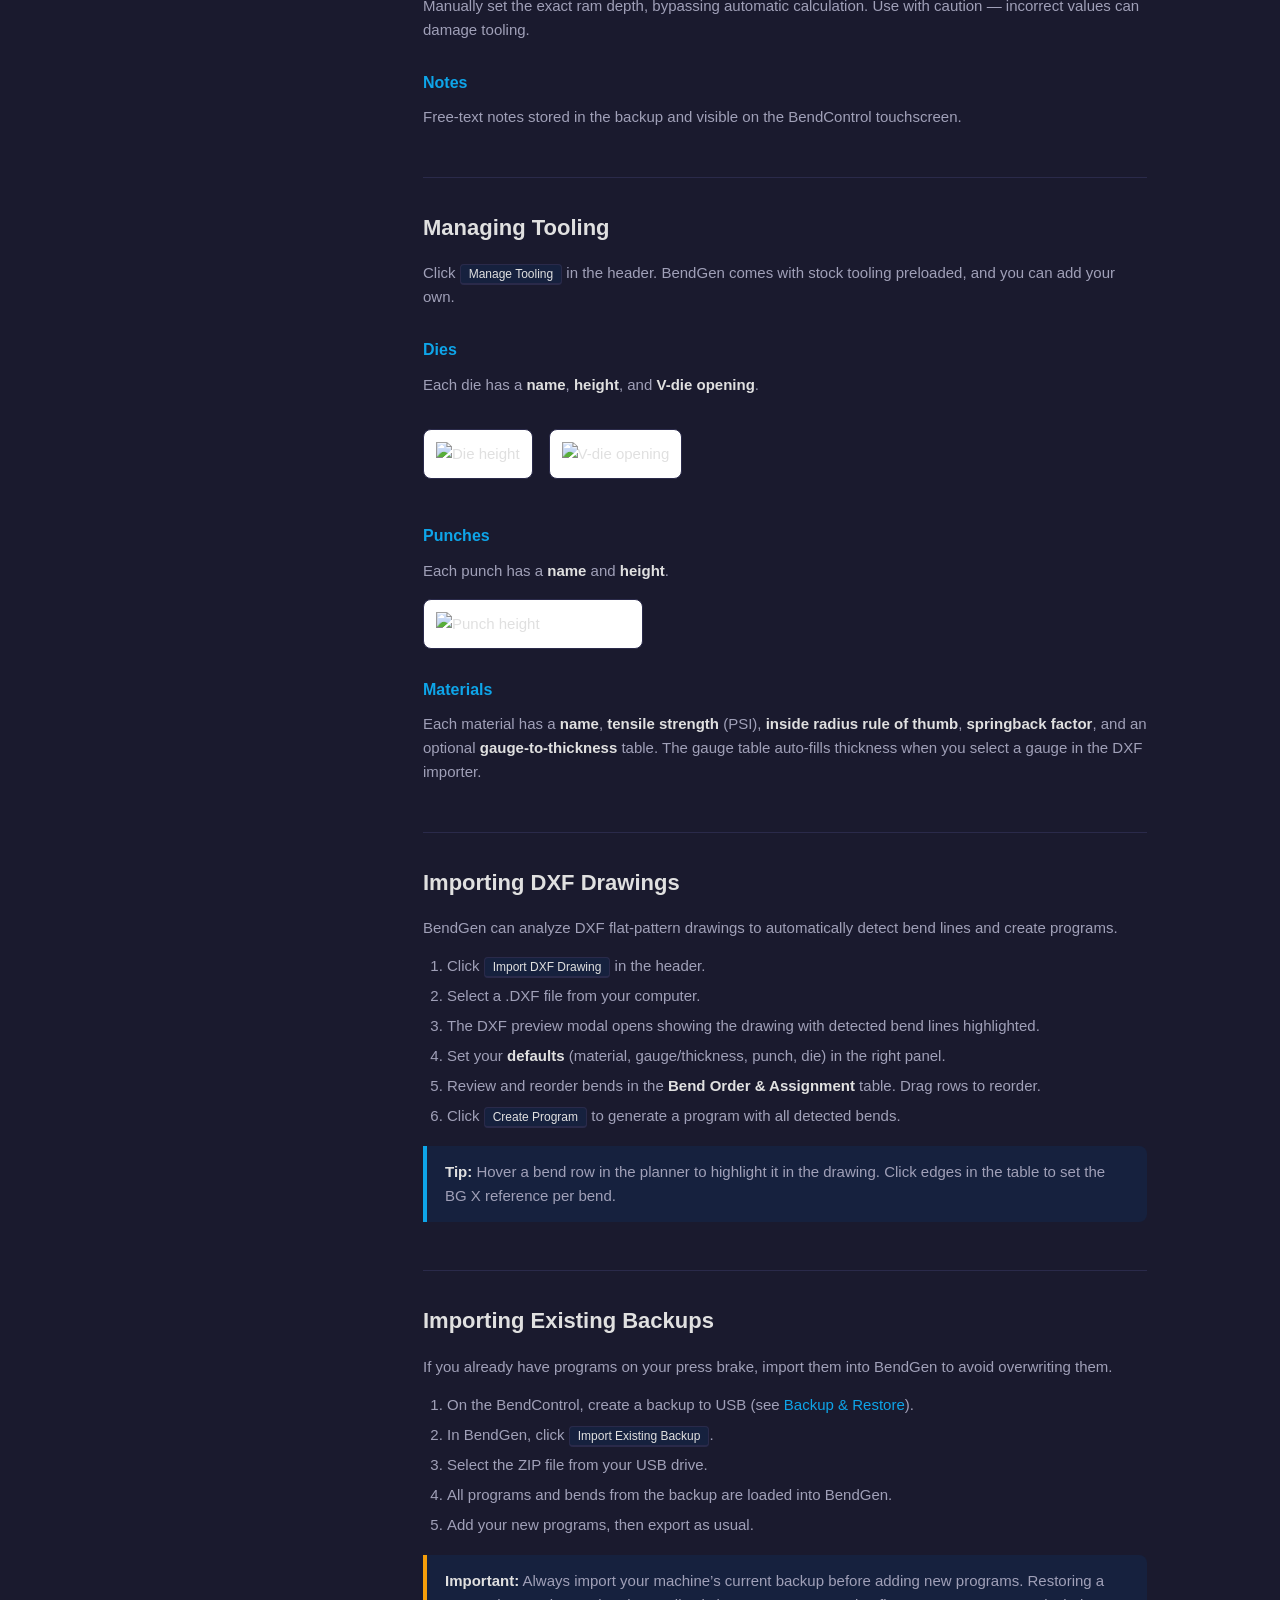
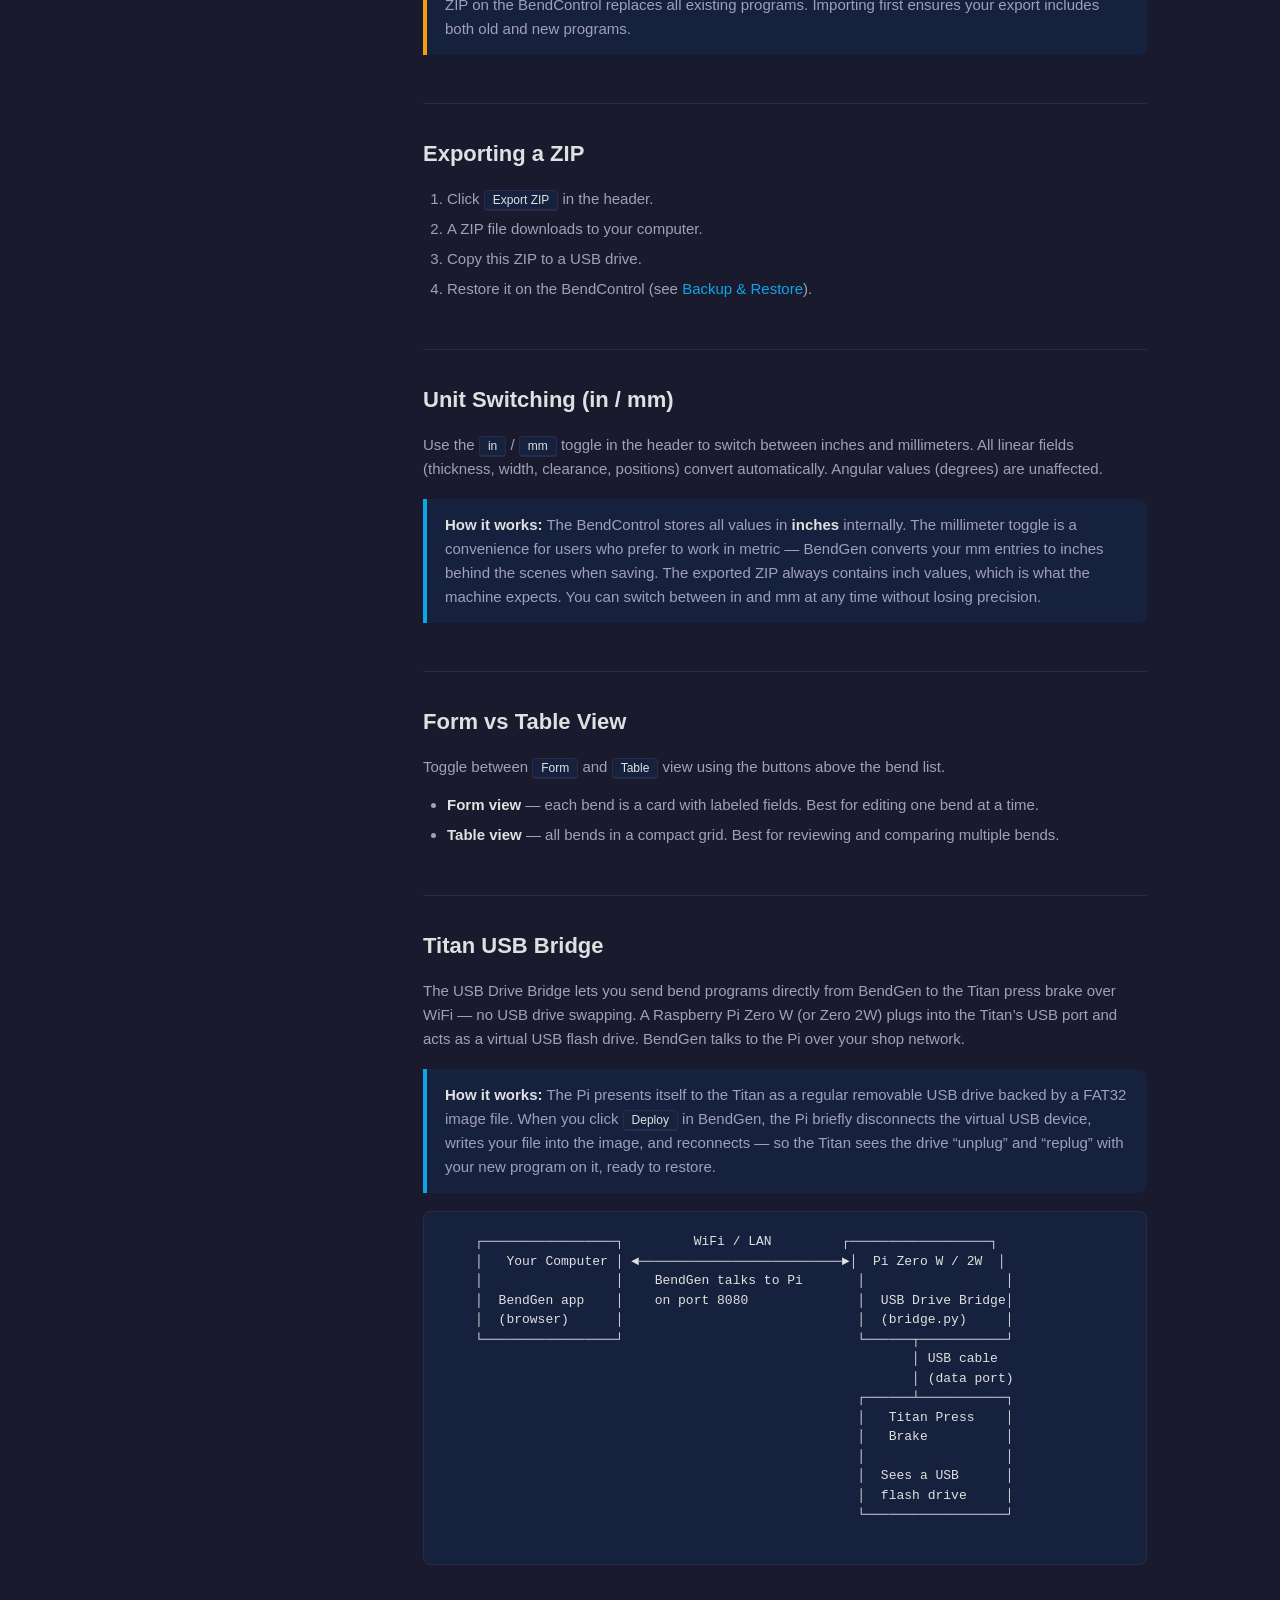
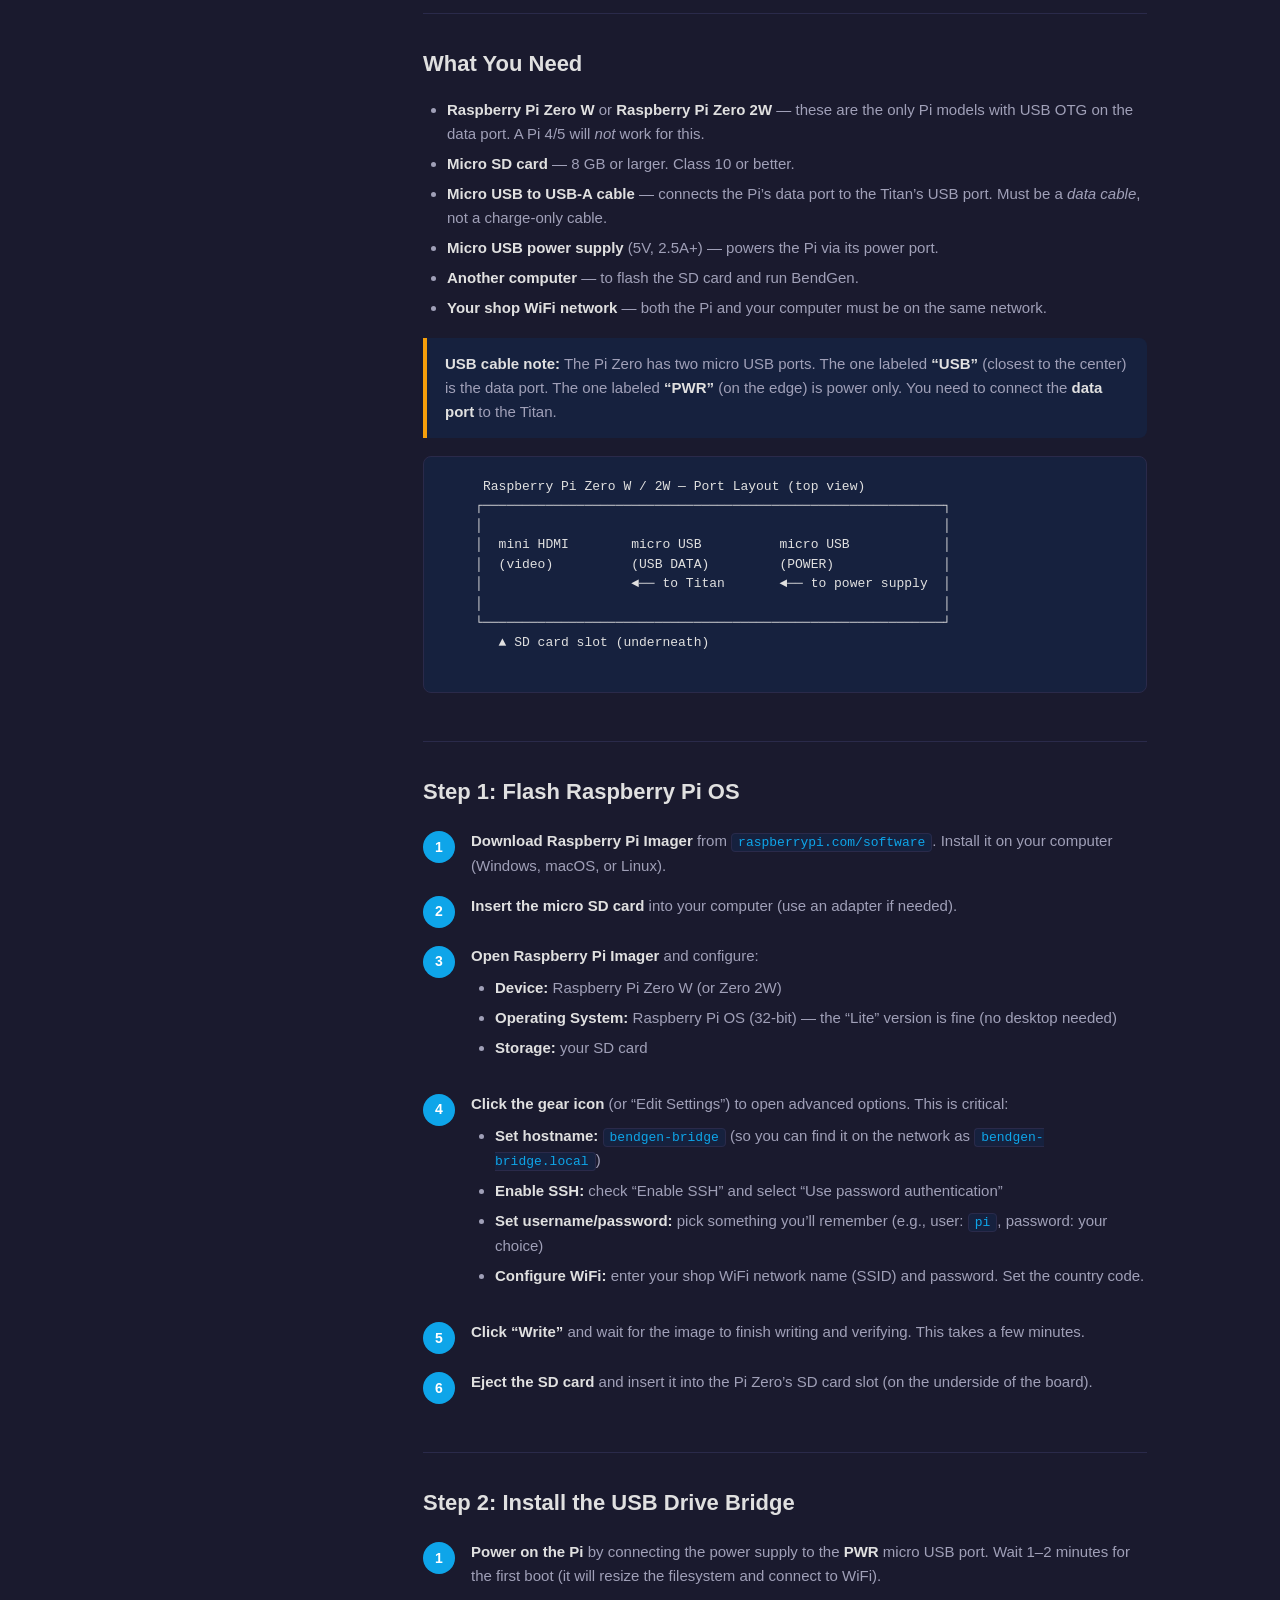
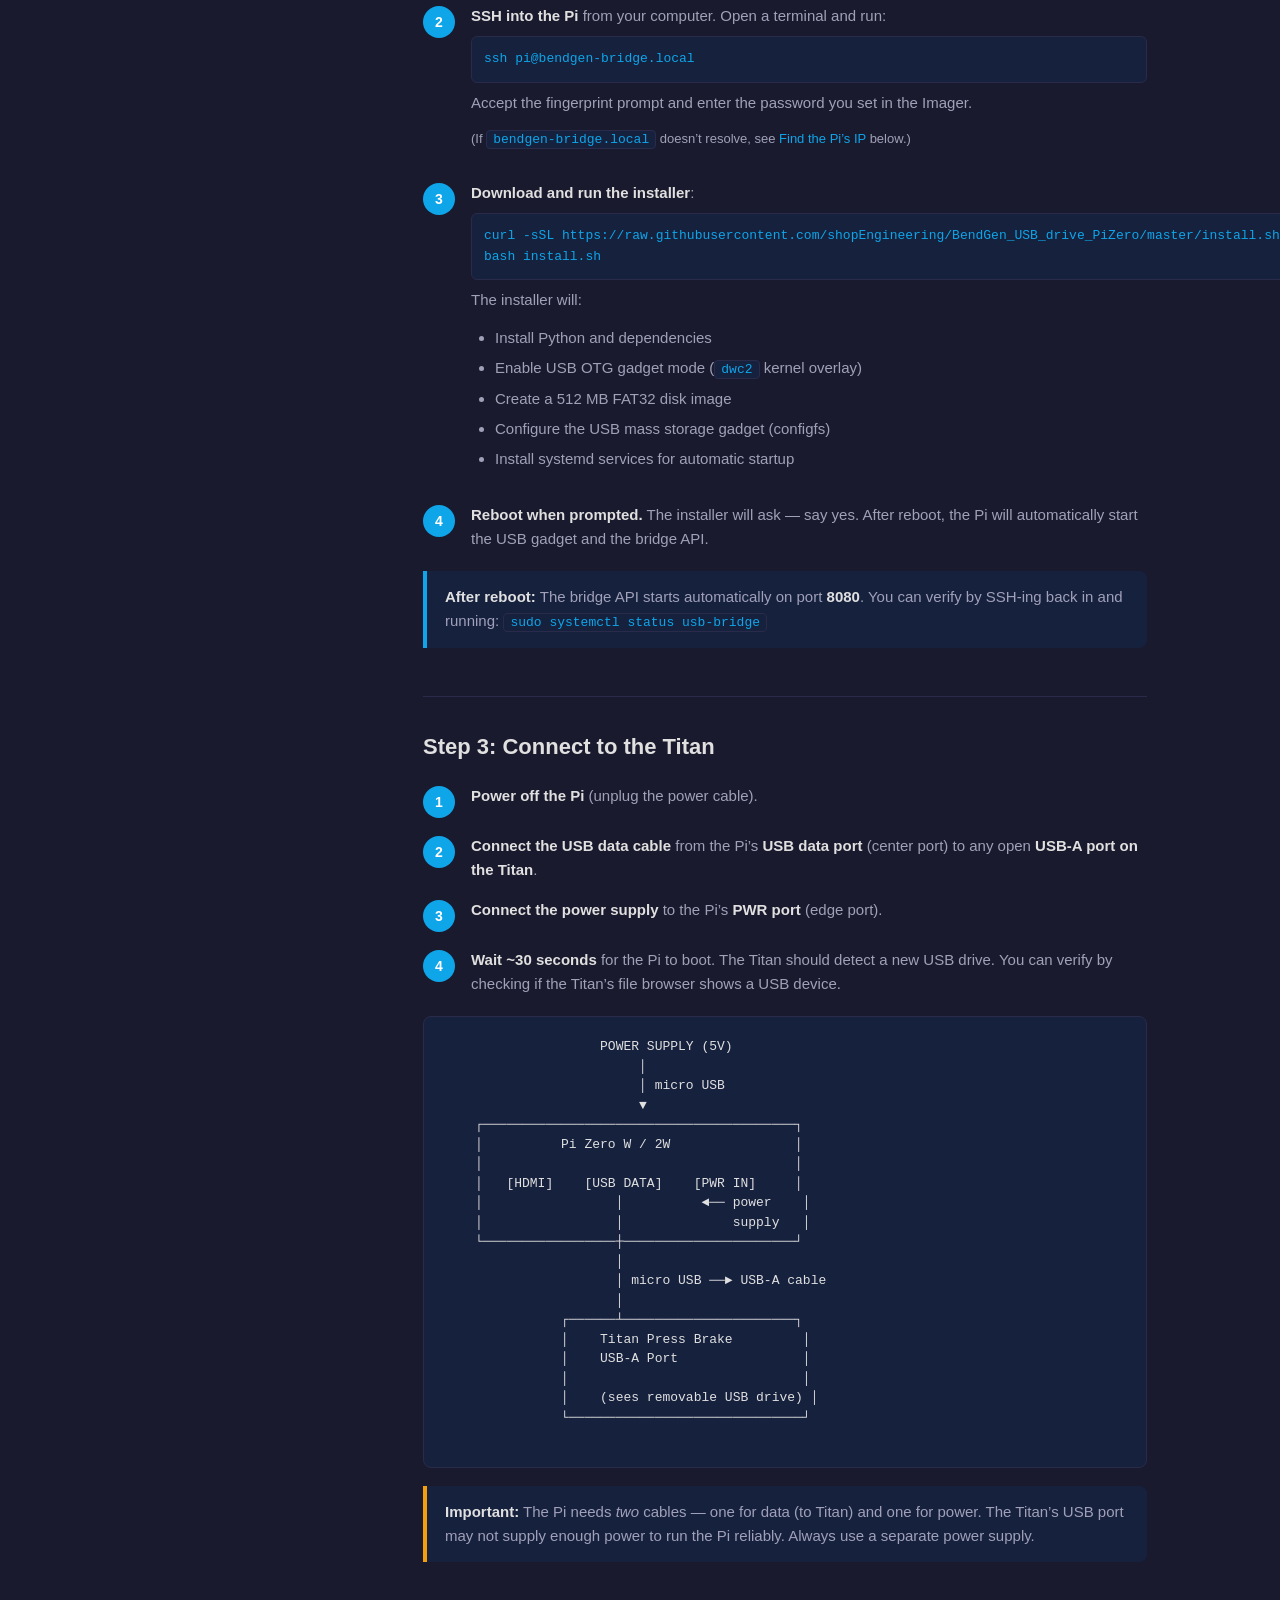
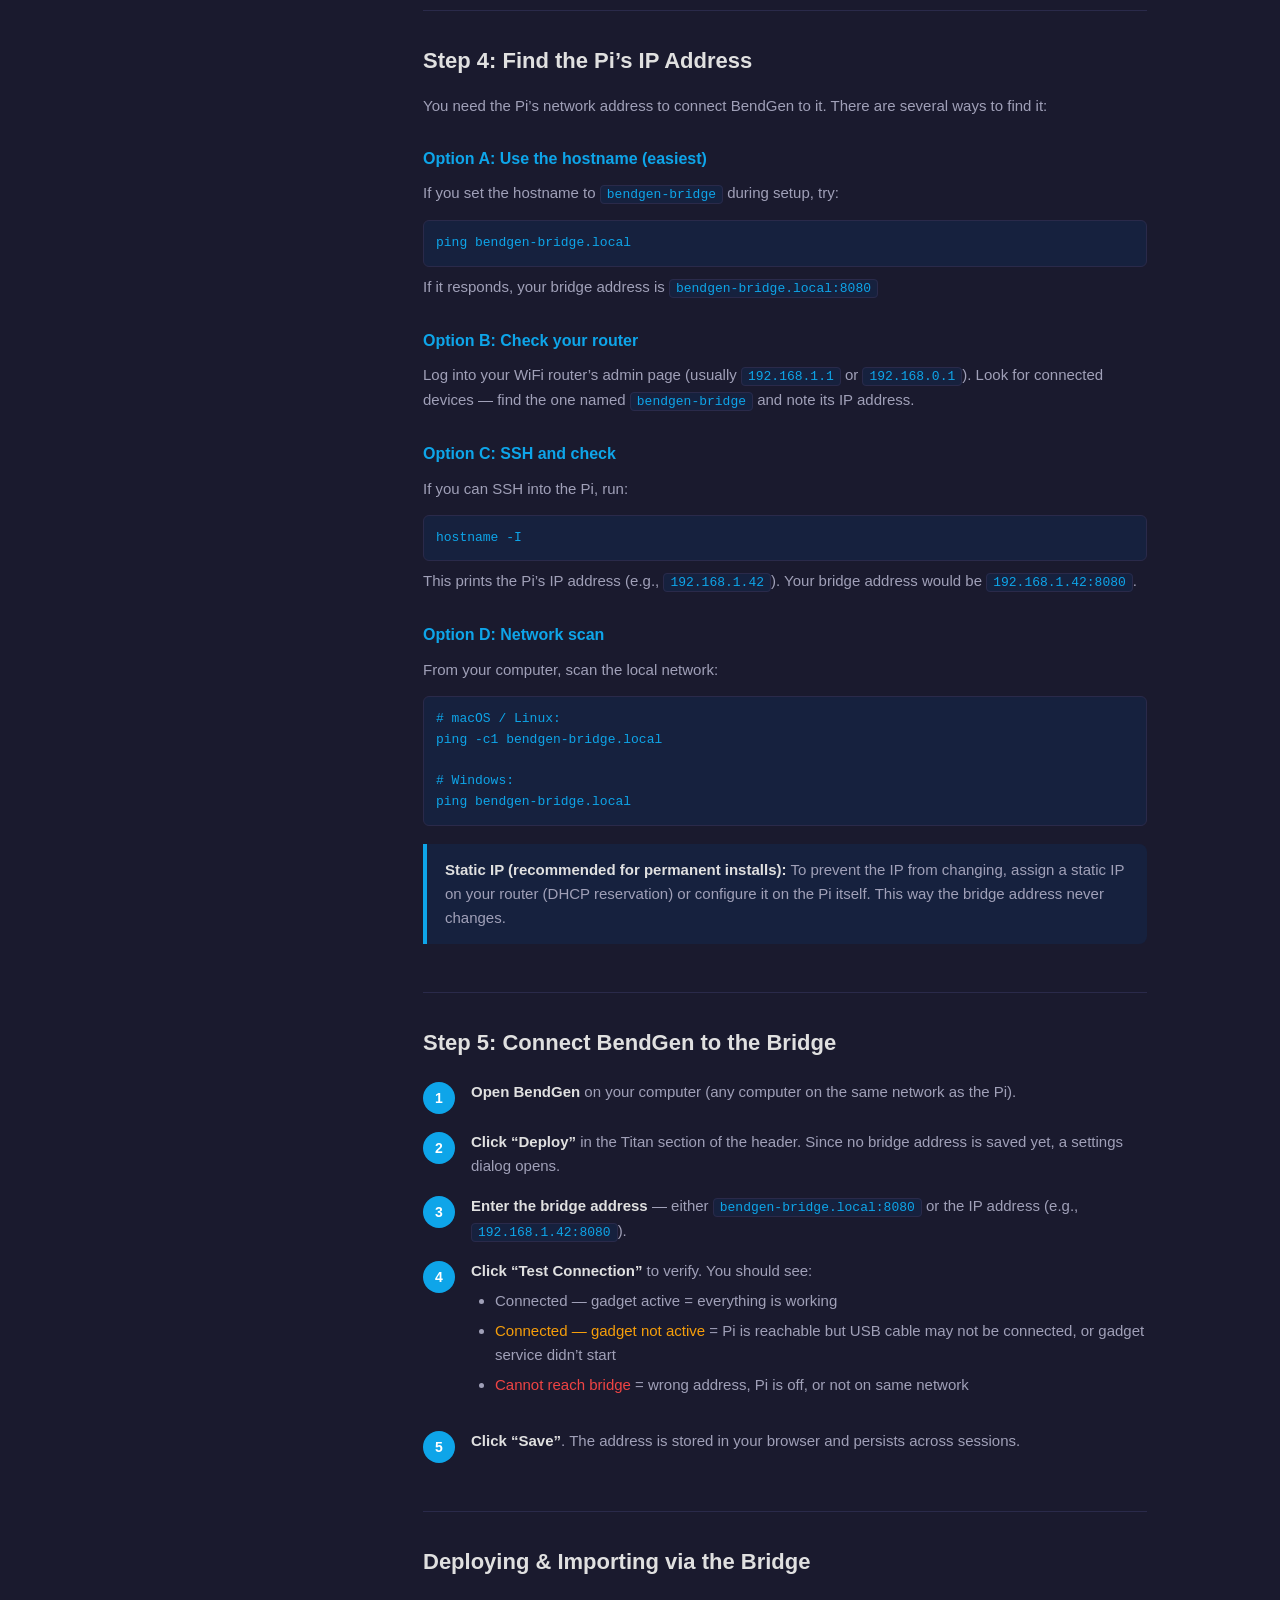
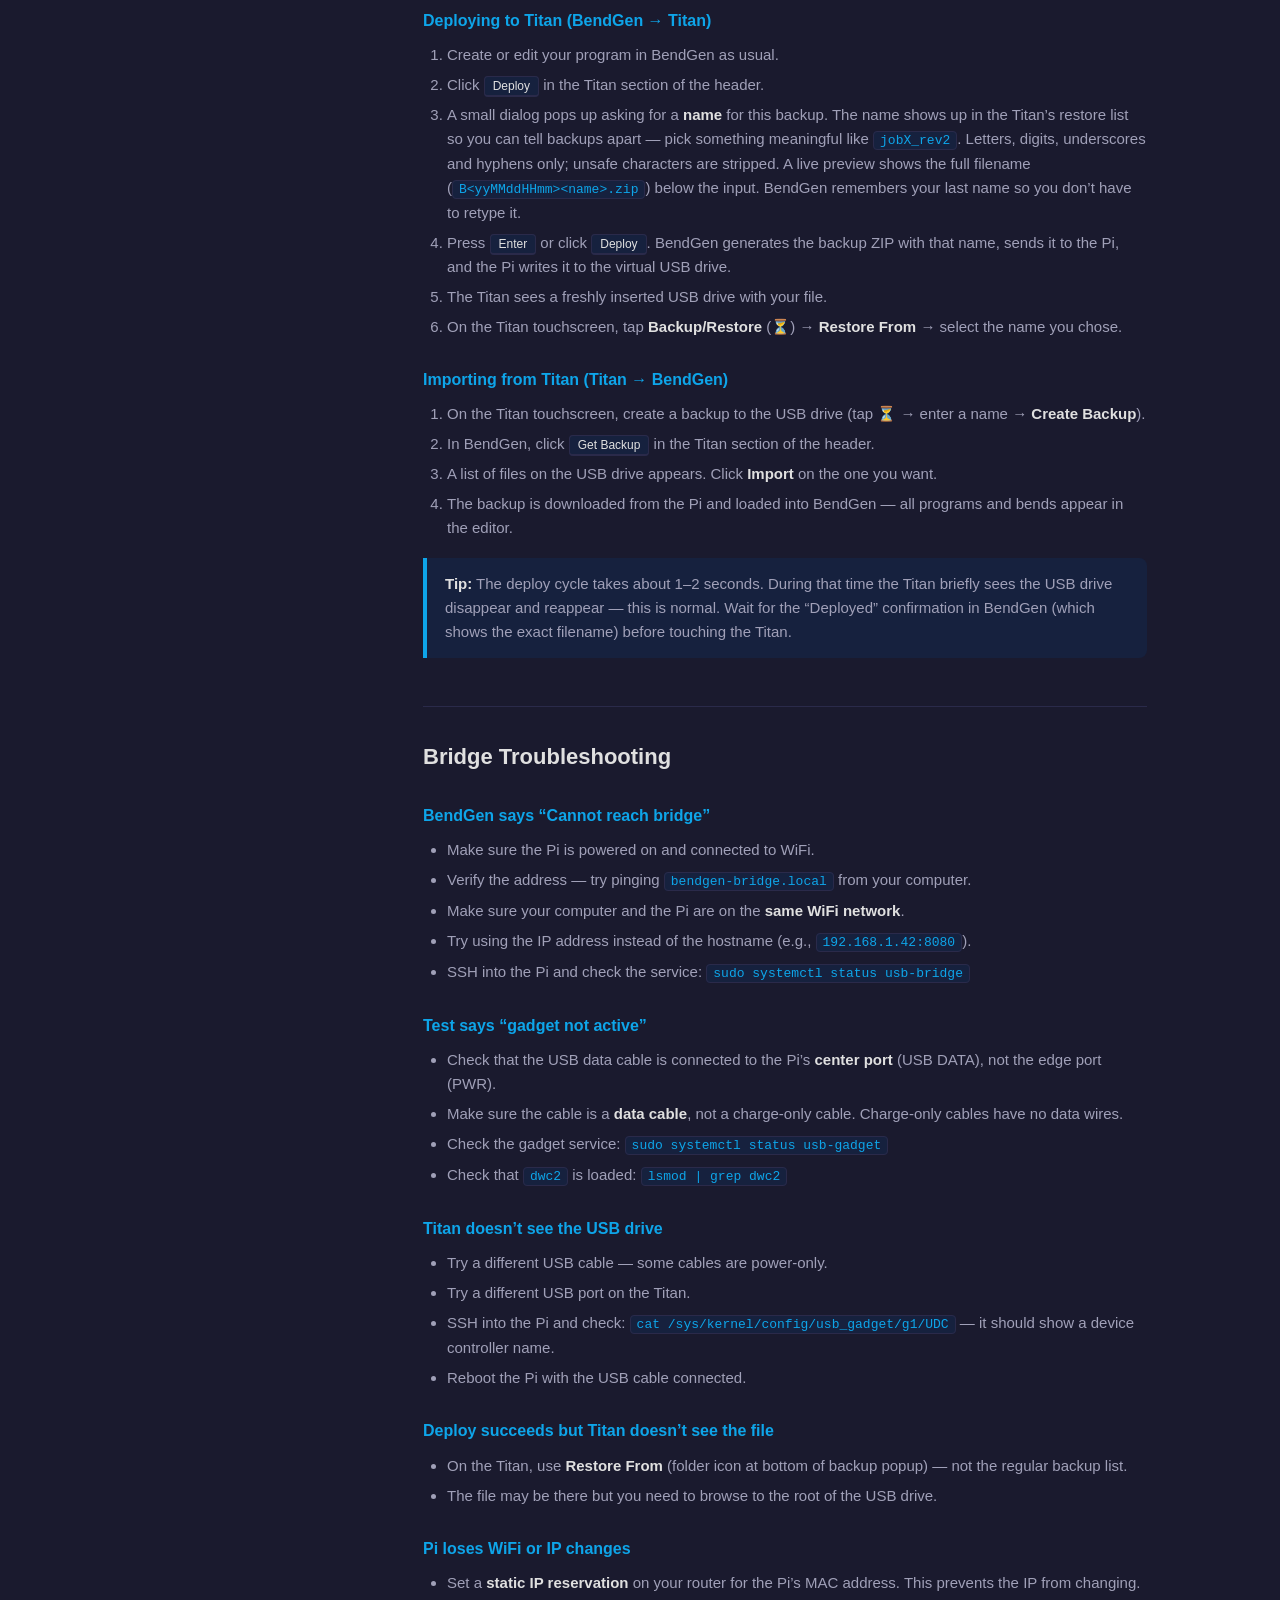
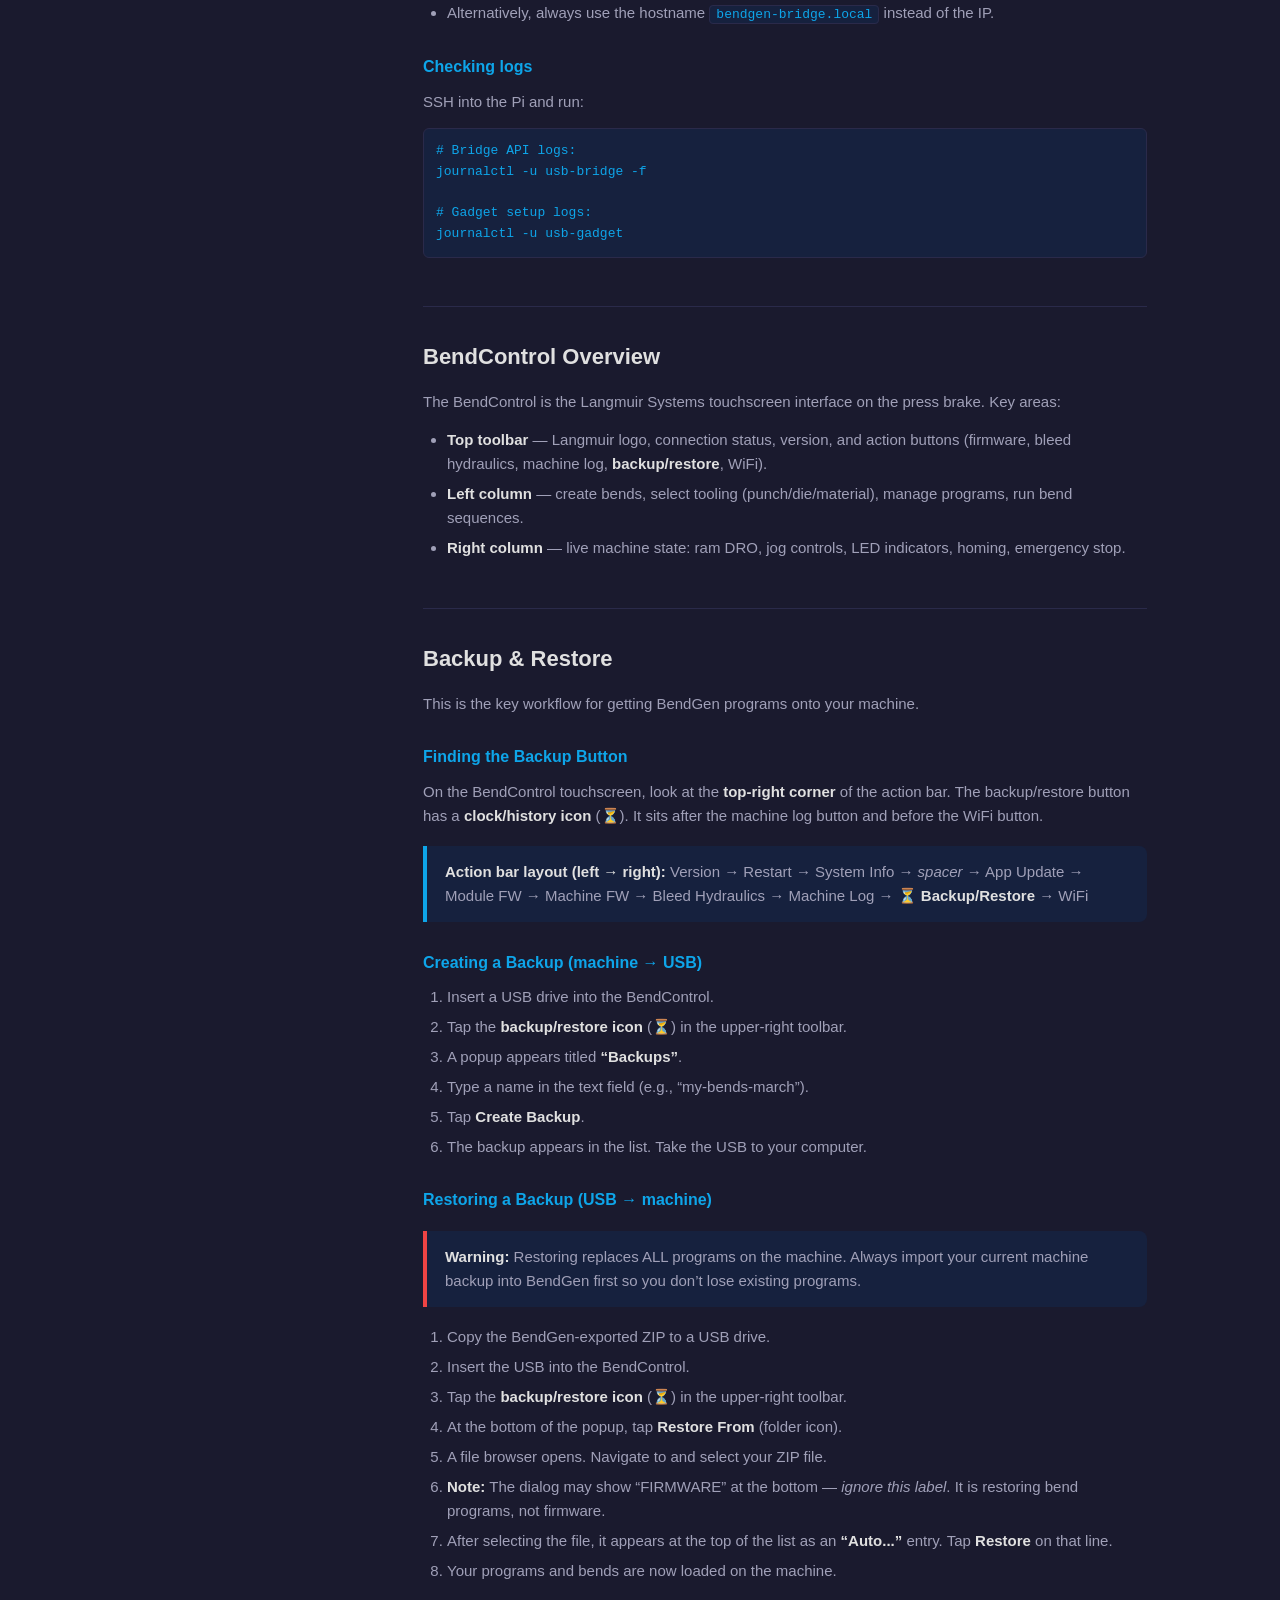
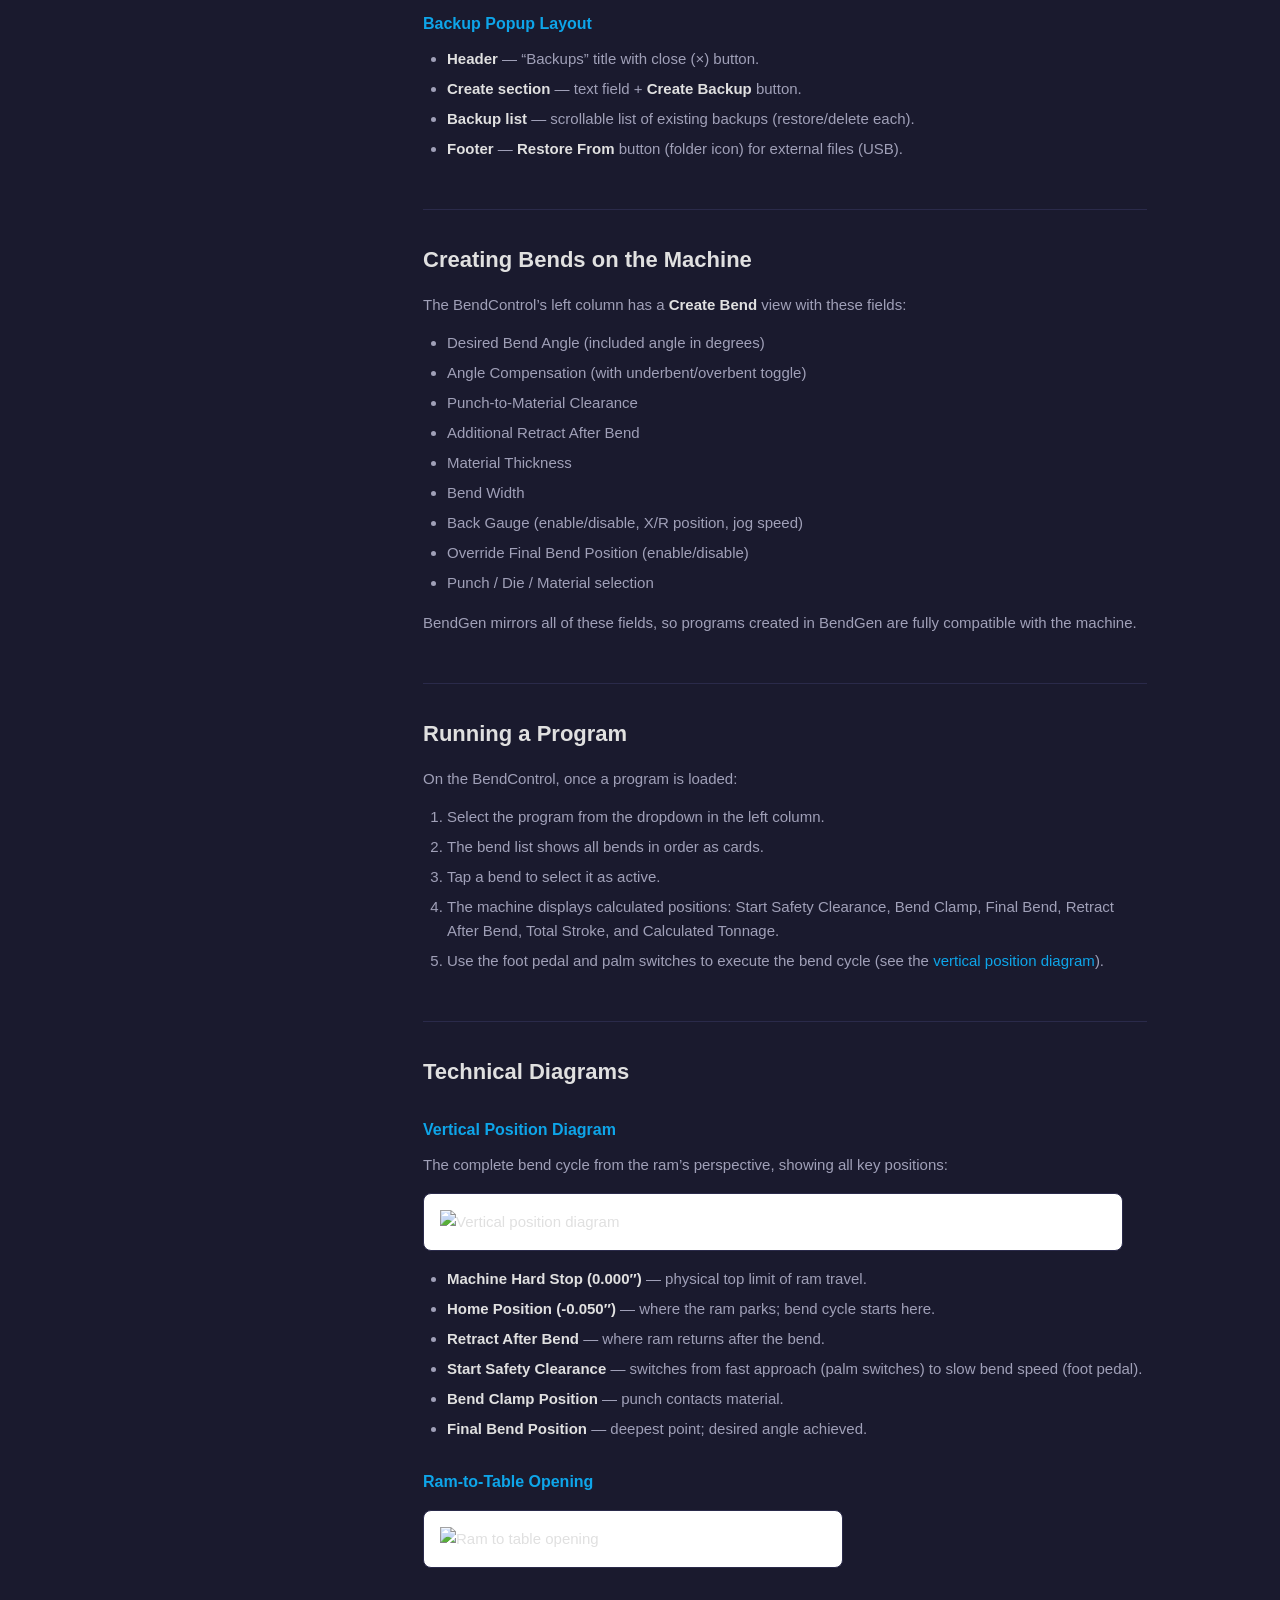
==== commit 4047cad2: "Help page: describe the deploy name dialog and correct the mechanism The "How it works" callout in t" ====
--- a/bendgen/templates/help.html
+++ b/bendgen/templates/help.html
@@ -504,7 +504,7 @@
     <p>The USB Drive Bridge lets you send bend programs directly from BendGen to the Titan press brake over WiFi &mdash; no USB drive swapping. A Raspberry Pi Zero W (or Zero 2W) plugs into the Titan&rsquo;s USB port and acts as a virtual USB flash drive. BendGen talks to the Pi over your shop network.</p>
 
     <div class="callout">
-        <p><strong>How it works:</strong> The Pi presents itself to the Titan as a regular removable USB drive. When you click <kbd>Deploy</kbd> in BendGen, the Pi briefly &ldquo;ejects&rdquo; the drive, writes your file, and &ldquo;reinserts&rdquo; it. The Titan sees a freshly inserted USB drive with your program on it &mdash; ready to restore.</p>
+        <p><strong>How it works:</strong> The Pi presents itself to the Titan as a regular removable USB drive backed by a FAT32 image file. When you click <kbd>Deploy</kbd> in BendGen, the Pi briefly disconnects the virtual USB device, writes your file into the image, and reconnects &mdash; so the Titan sees the drive &ldquo;unplug&rdquo; and &ldquo;replug&rdquo; with your new program on it, ready to restore.</p>
     </div>
 
     <!-- Architecture diagram (ASCII) -->
@@ -780,9 +780,10 @@
     <ol>
         <li>Create or edit your program in BendGen as usual.</li>
         <li>Click <kbd>Deploy</kbd> in the Titan section of the header.</li>
-        <li>BendGen generates the backup ZIP, sends it to the Pi, and the Pi writes it to the virtual USB drive.</li>
+        <li>A small dialog pops up asking for a <strong>name</strong> for this backup. The name shows up in the Titan&rsquo;s restore list so you can tell backups apart &mdash; pick something meaningful like <code>jobX_rev2</code>. Letters, digits, underscores and hyphens only; unsafe characters are stripped. A live preview shows the full filename (<code>B&lt;yyMMddHHmm&gt;&lt;name&gt;.zip</code>) below the input. BendGen remembers your last name so you don&rsquo;t have to retype it.</li>
+        <li>Press <kbd>Enter</kbd> or click <kbd>Deploy</kbd>. BendGen generates the backup ZIP with that name, sends it to the Pi, and the Pi writes it to the virtual USB drive.</li>
         <li>The Titan sees a freshly inserted USB drive with your file.</li>
-        <li>On the Titan touchscreen, tap <strong>Backup/Restore</strong> (&#x23F3;) &rarr; <strong>Restore From</strong> &rarr; select the ZIP.</li>
+        <li>On the Titan touchscreen, tap <strong>Backup/Restore</strong> (&#x23F3;) &rarr; <strong>Restore From</strong> &rarr; select the name you chose.</li>
     </ol>
 
     <h3>Importing from Titan (Titan &rarr; BendGen)</h3>
@@ -794,7 +795,7 @@
     </ol>
 
     <div class="callout">
-        <p><strong>Tip:</strong> The deploy cycle takes about 1&ndash;2 seconds. During that time the Titan briefly sees the USB drive disappear and reappear &mdash; this is normal. Wait for the &ldquo;Deployed&rdquo; confirmation in BendGen before touching the Titan.</p>
+        <p><strong>Tip:</strong> The deploy cycle takes about 1&ndash;2 seconds. During that time the Titan briefly sees the USB drive disappear and reappear &mdash; this is normal. Wait for the &ldquo;Deployed&rdquo; confirmation in BendGen (which shows the exact filename) before touching the Titan.</p>
     </div>
 
 
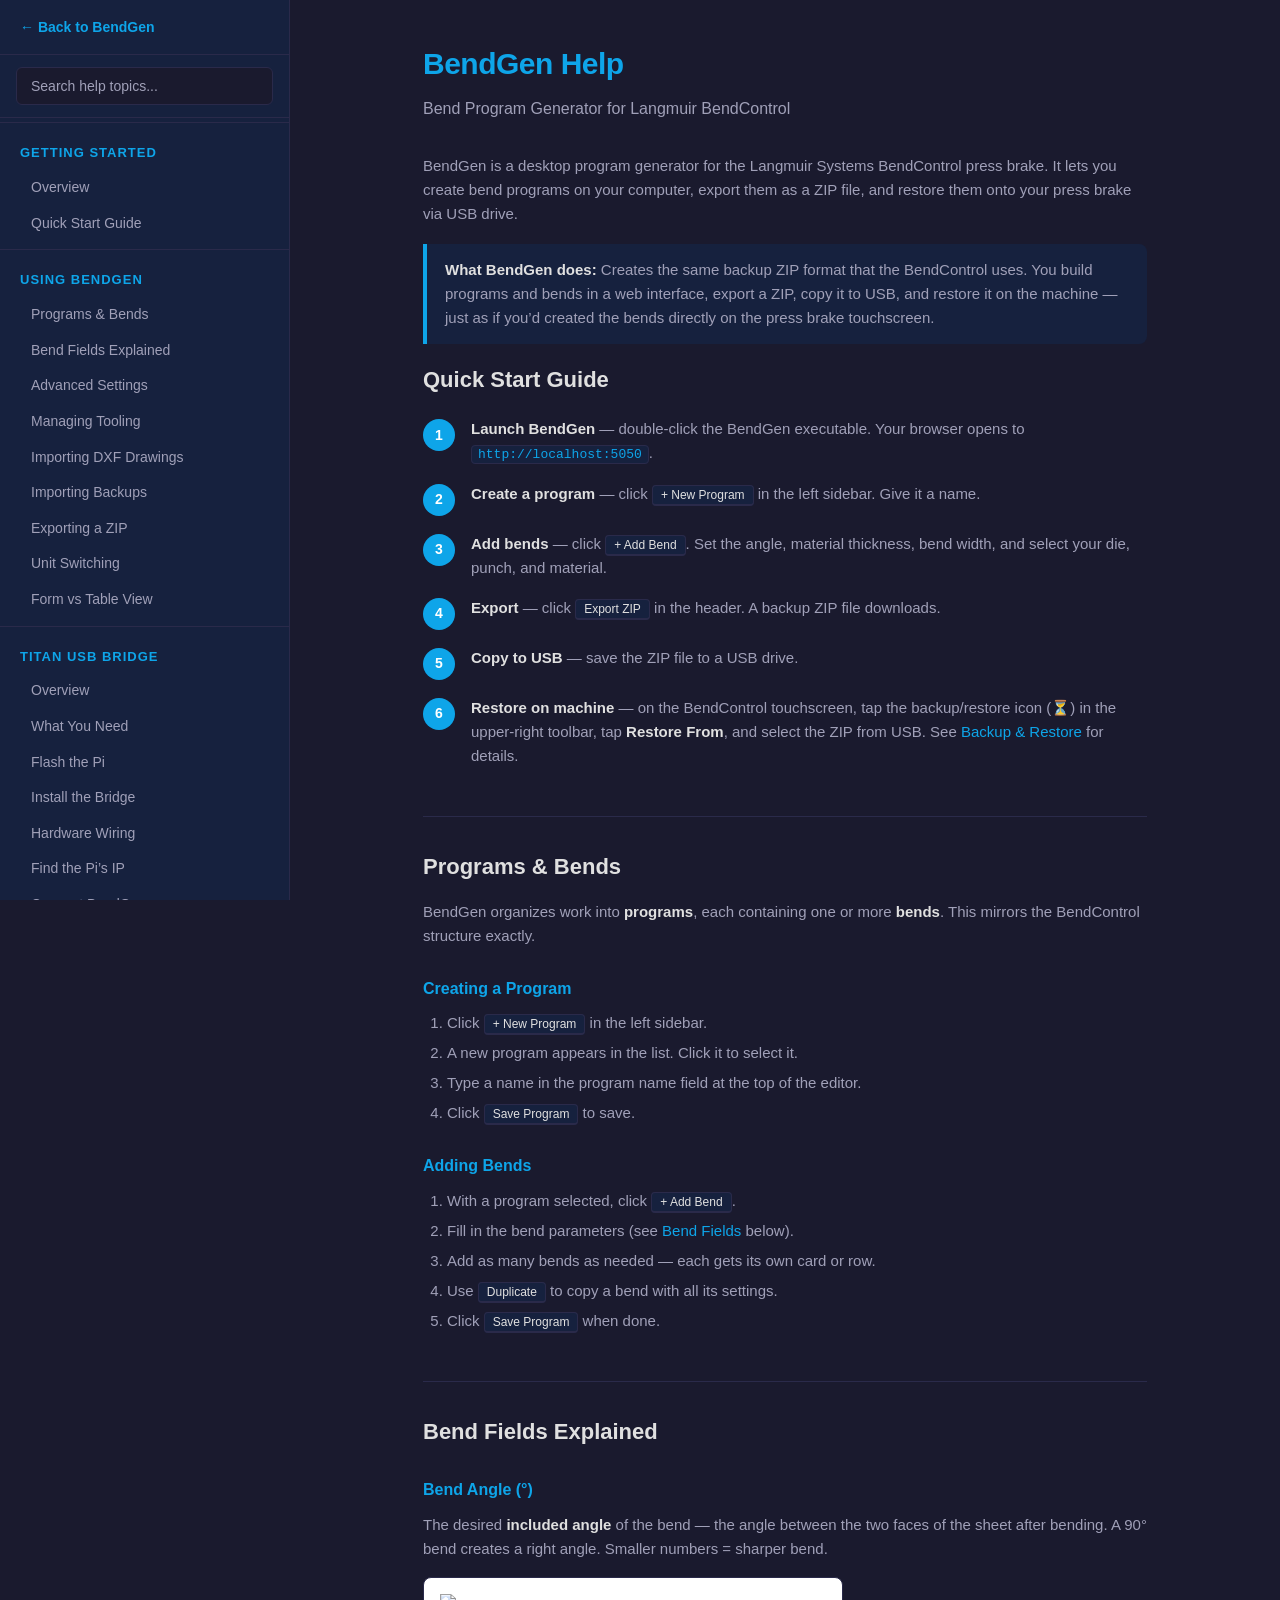
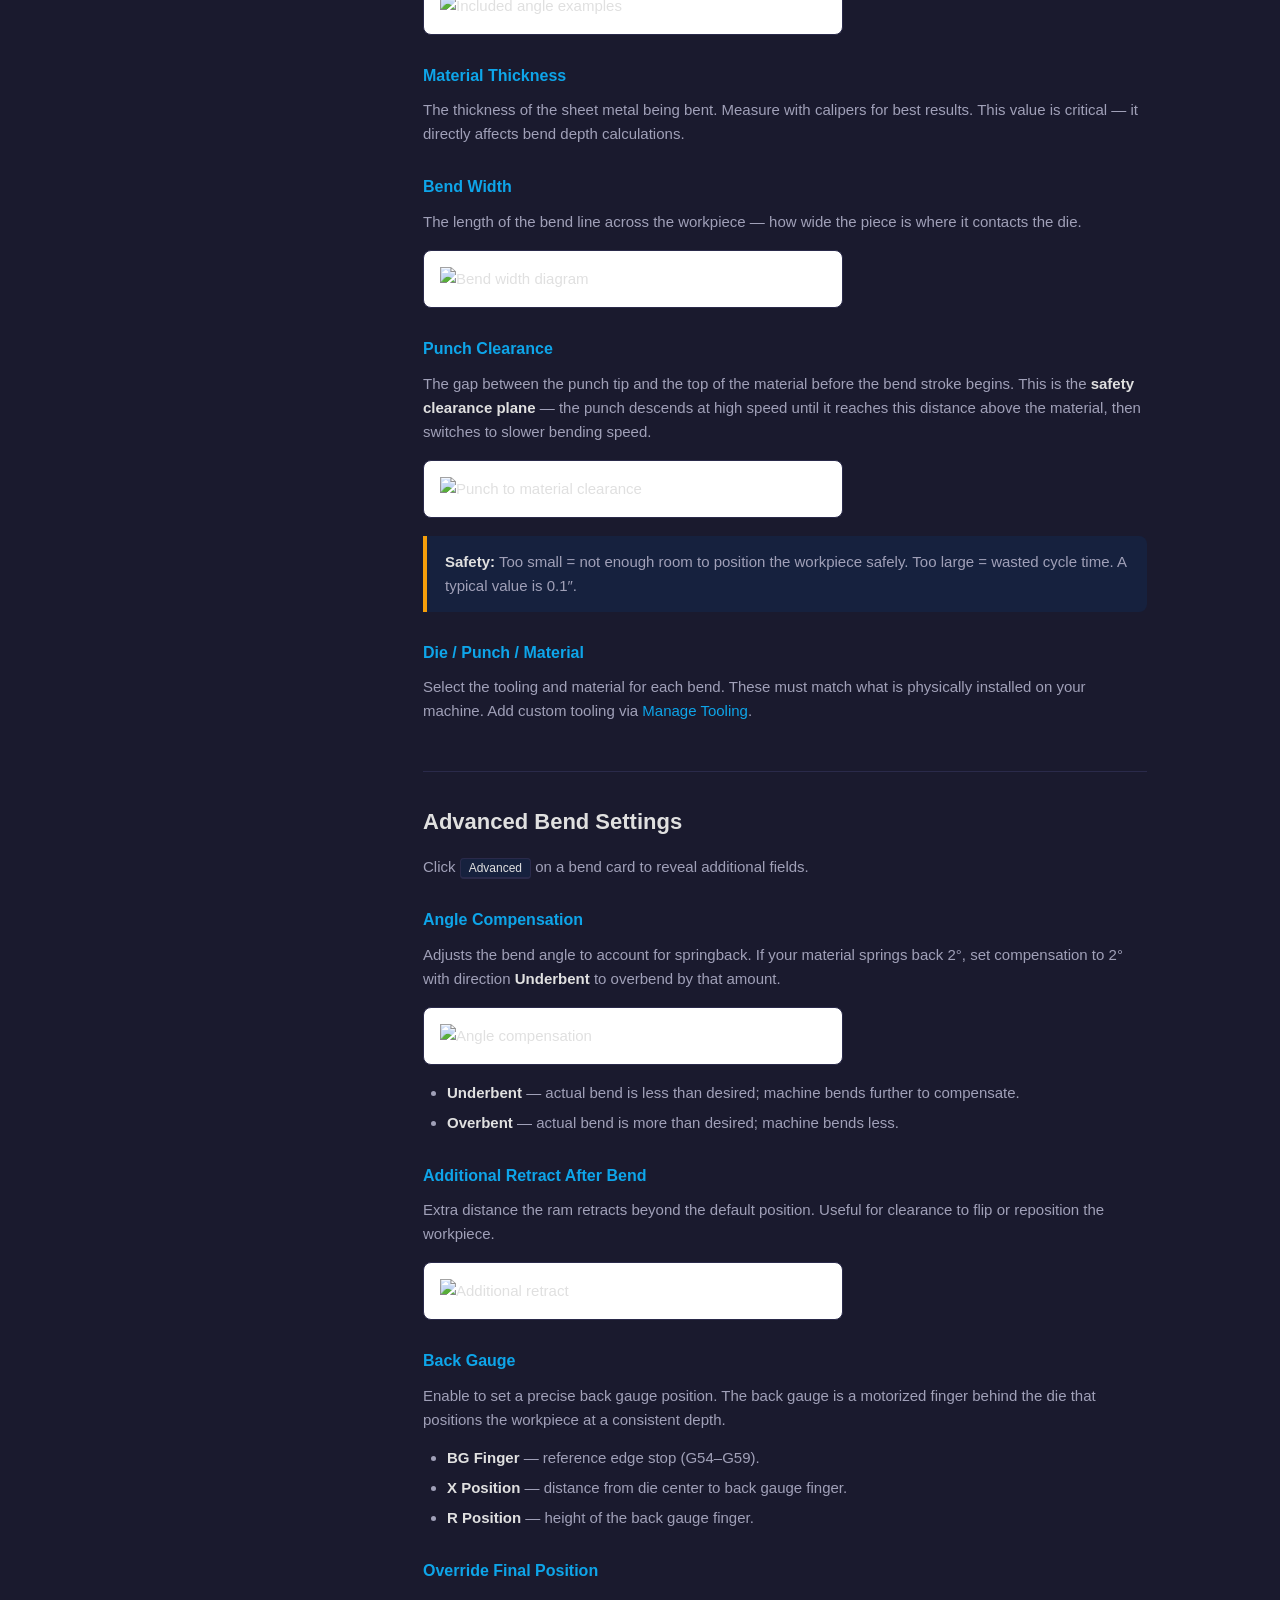
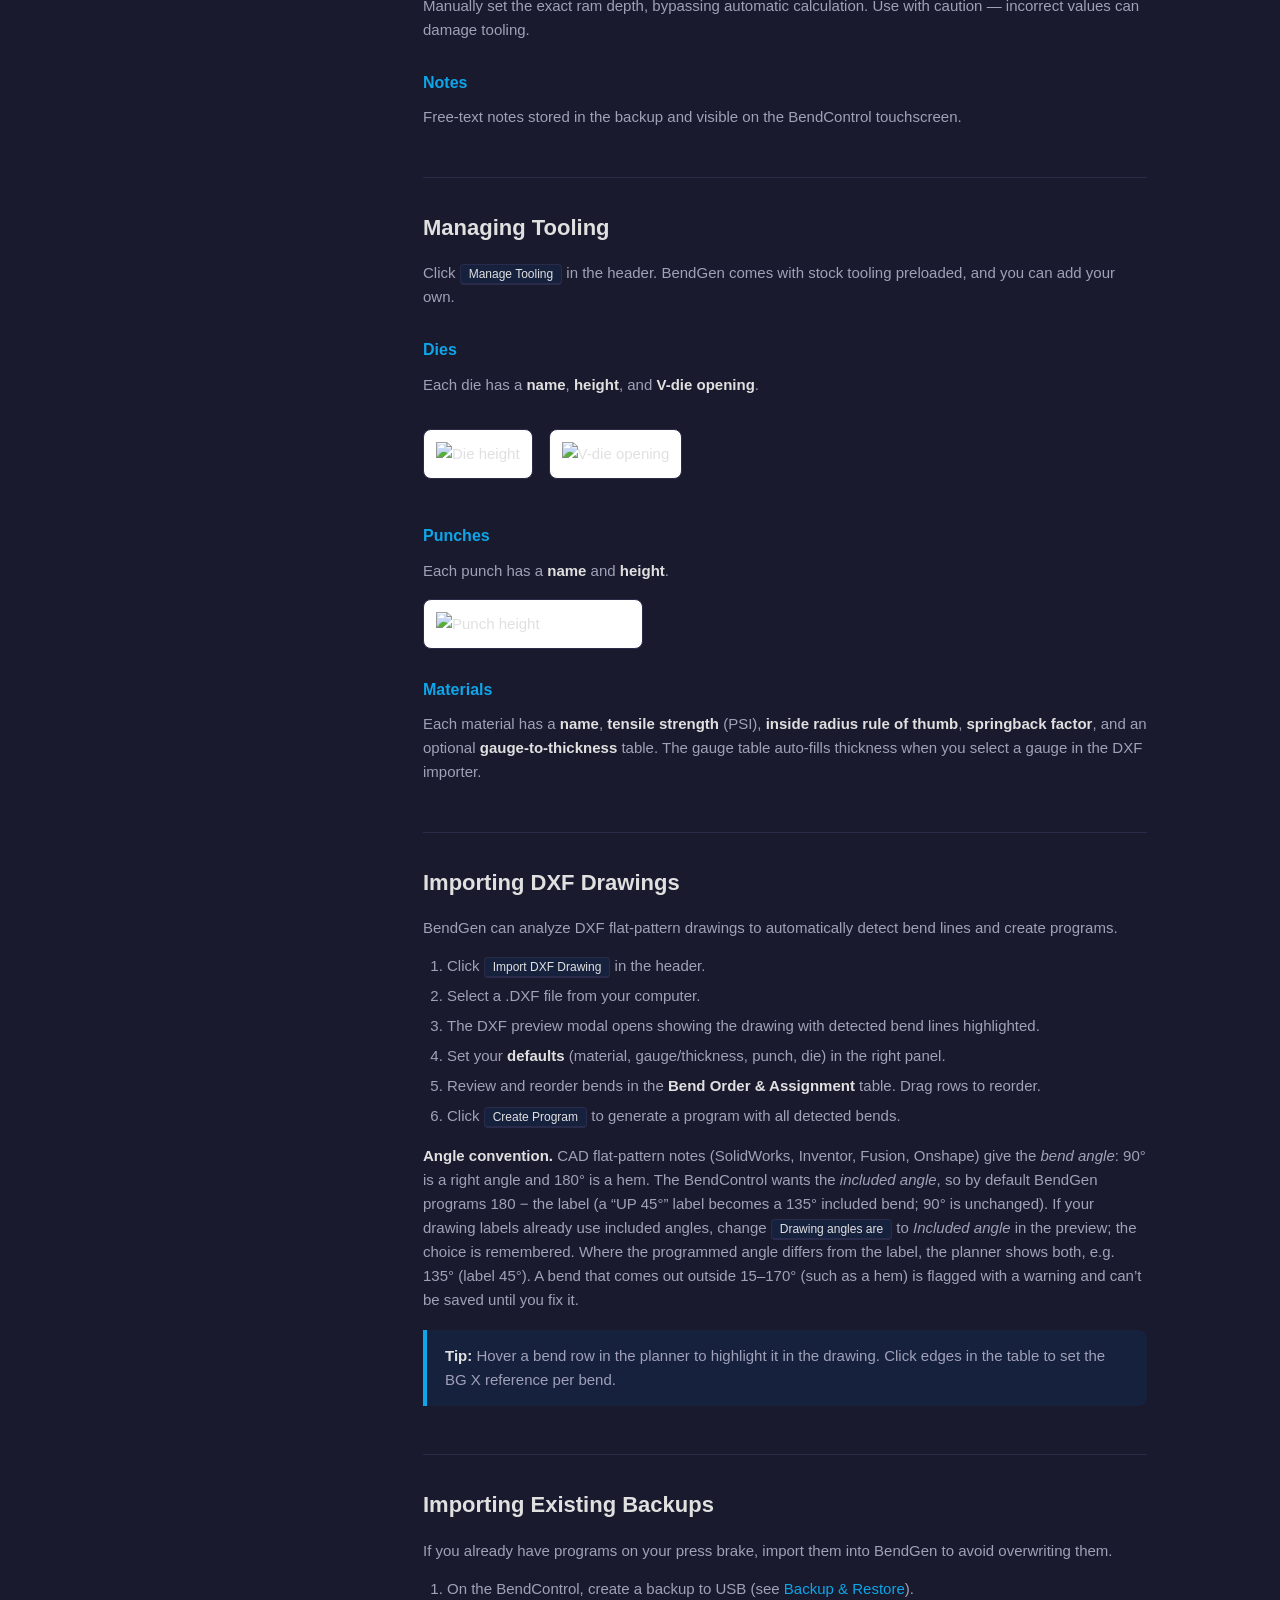
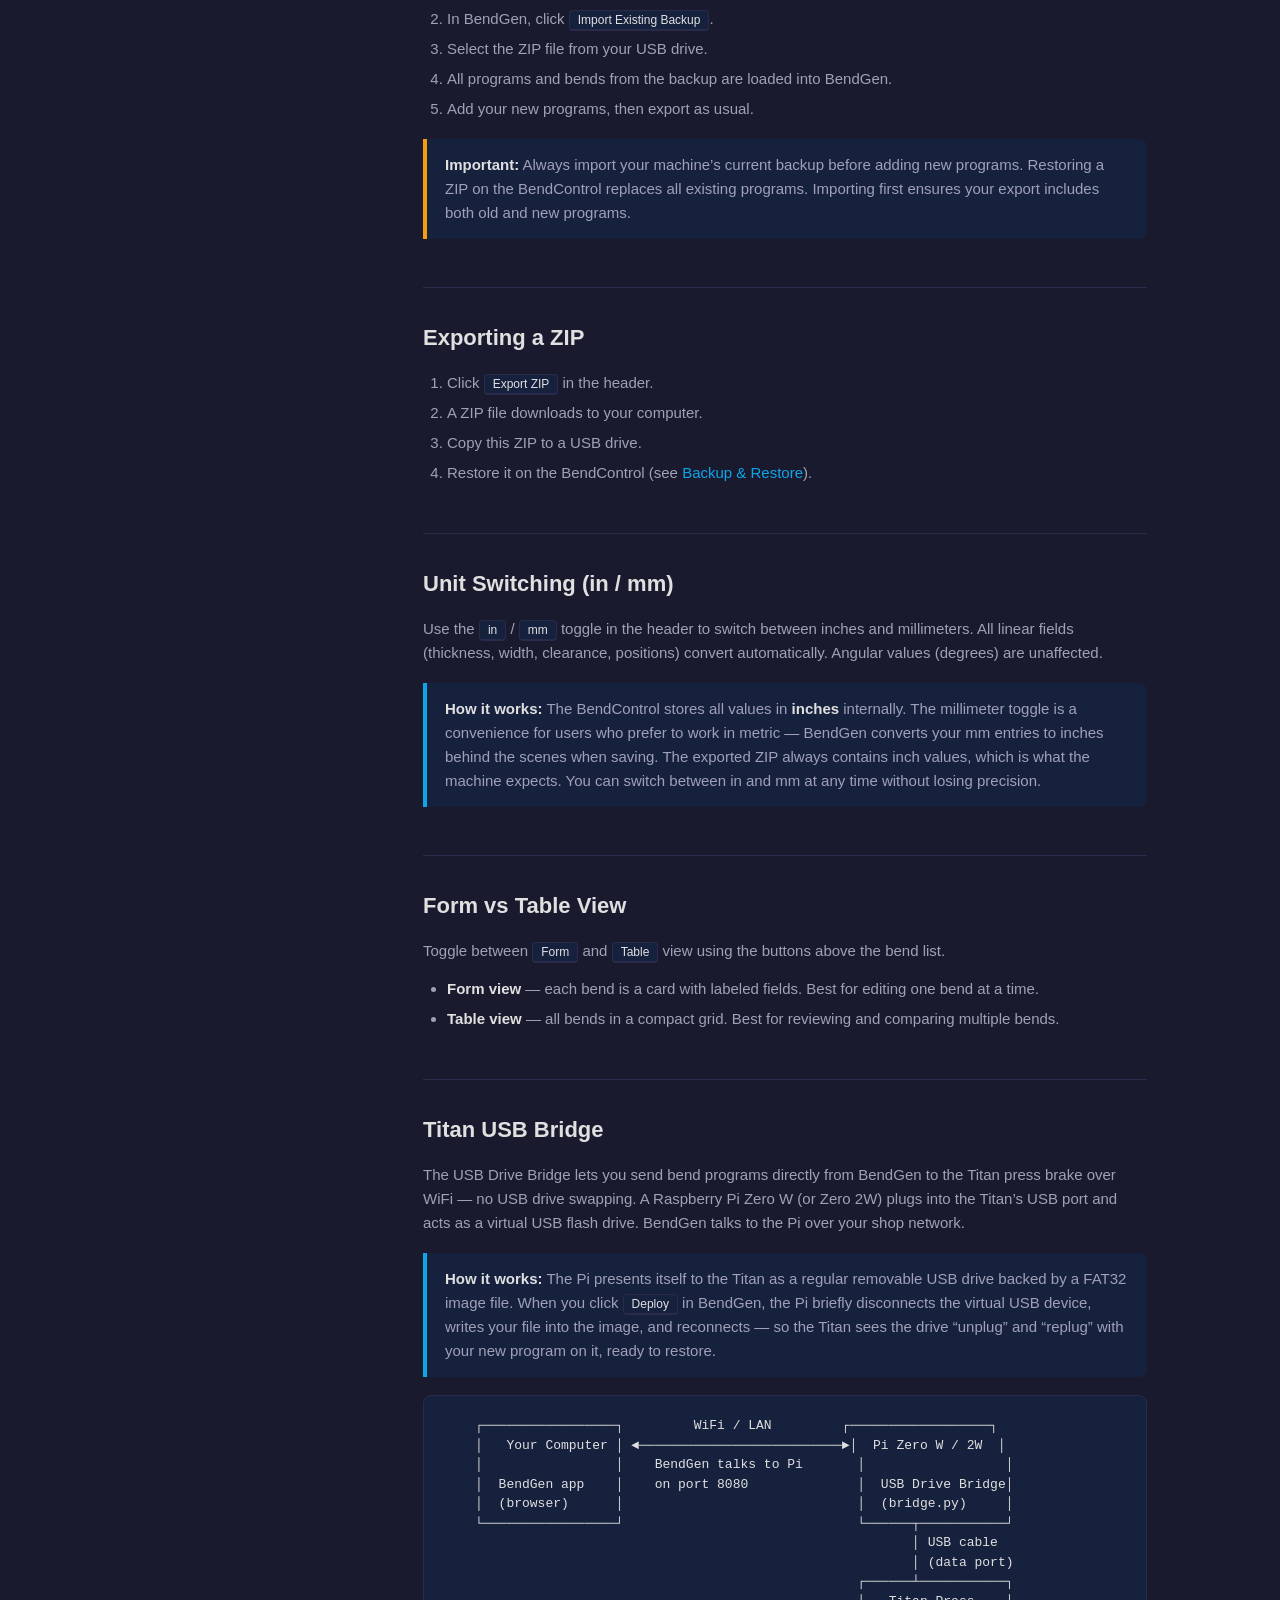
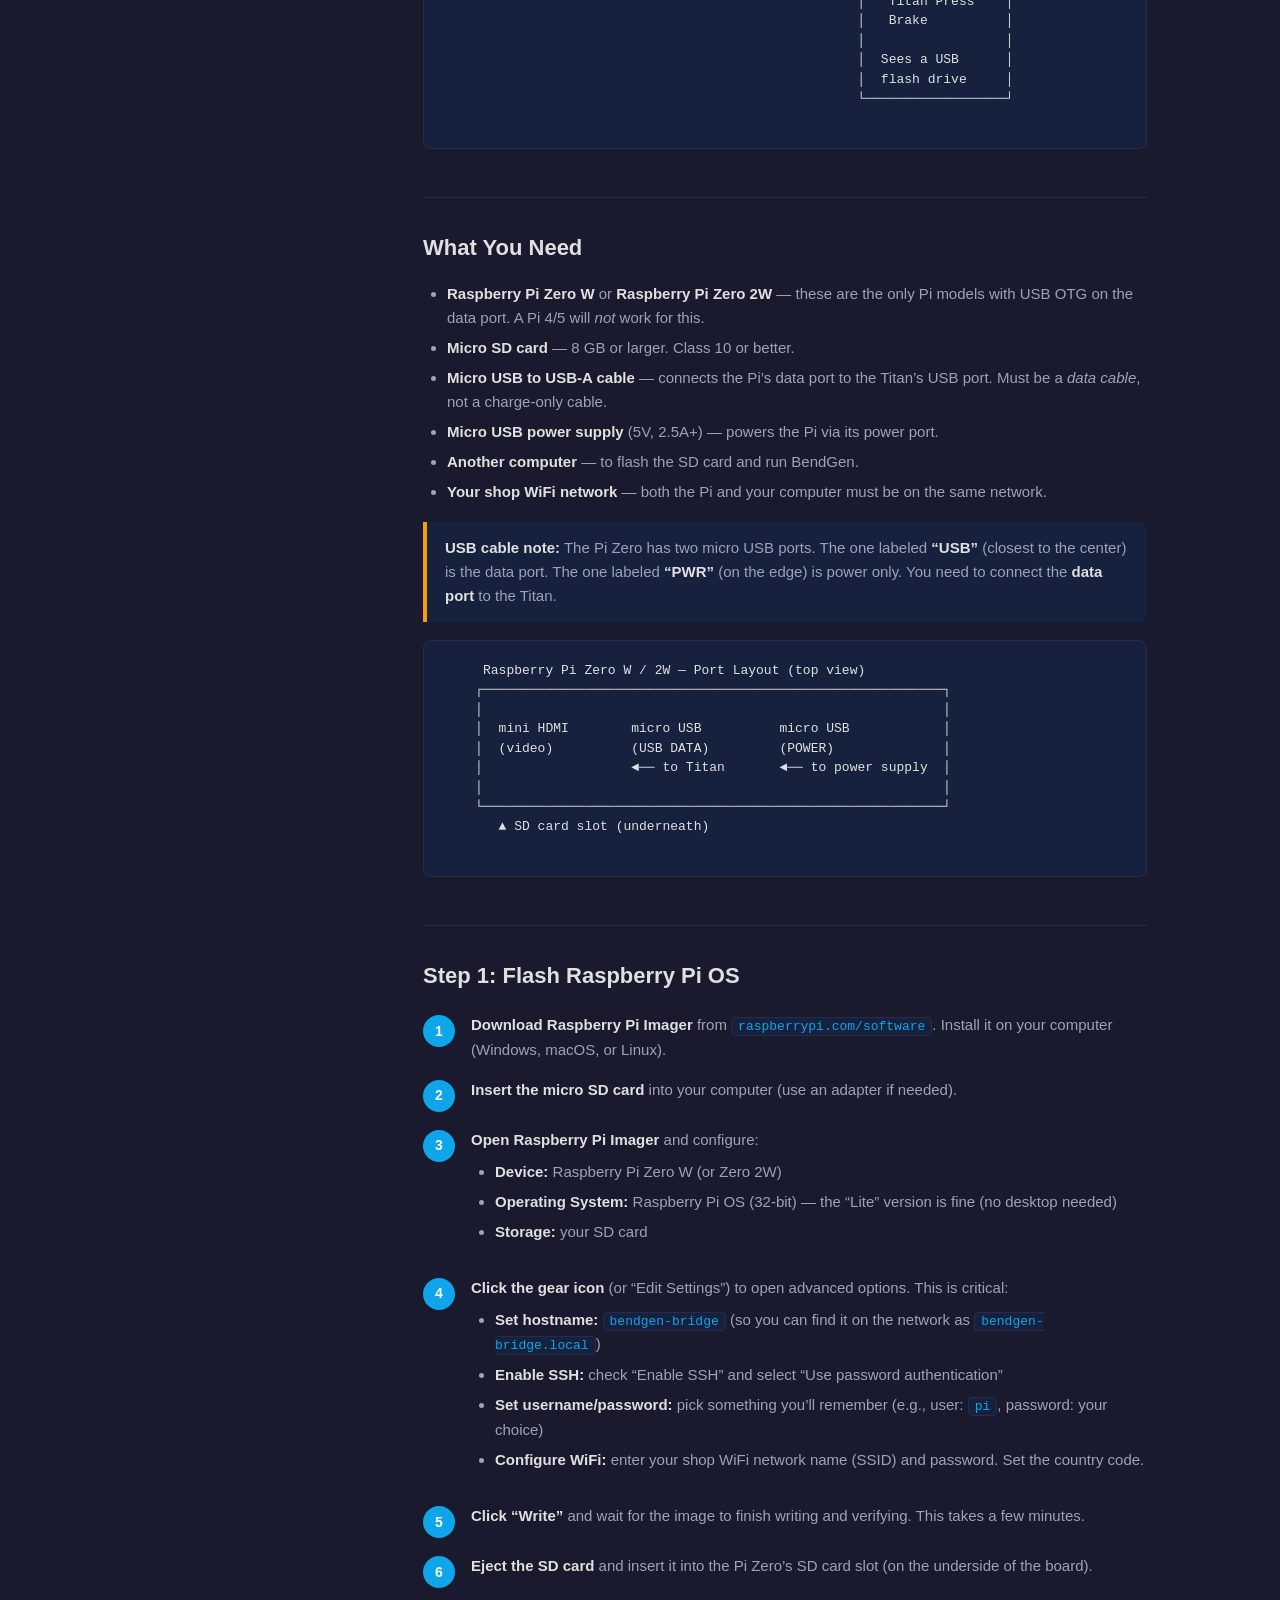
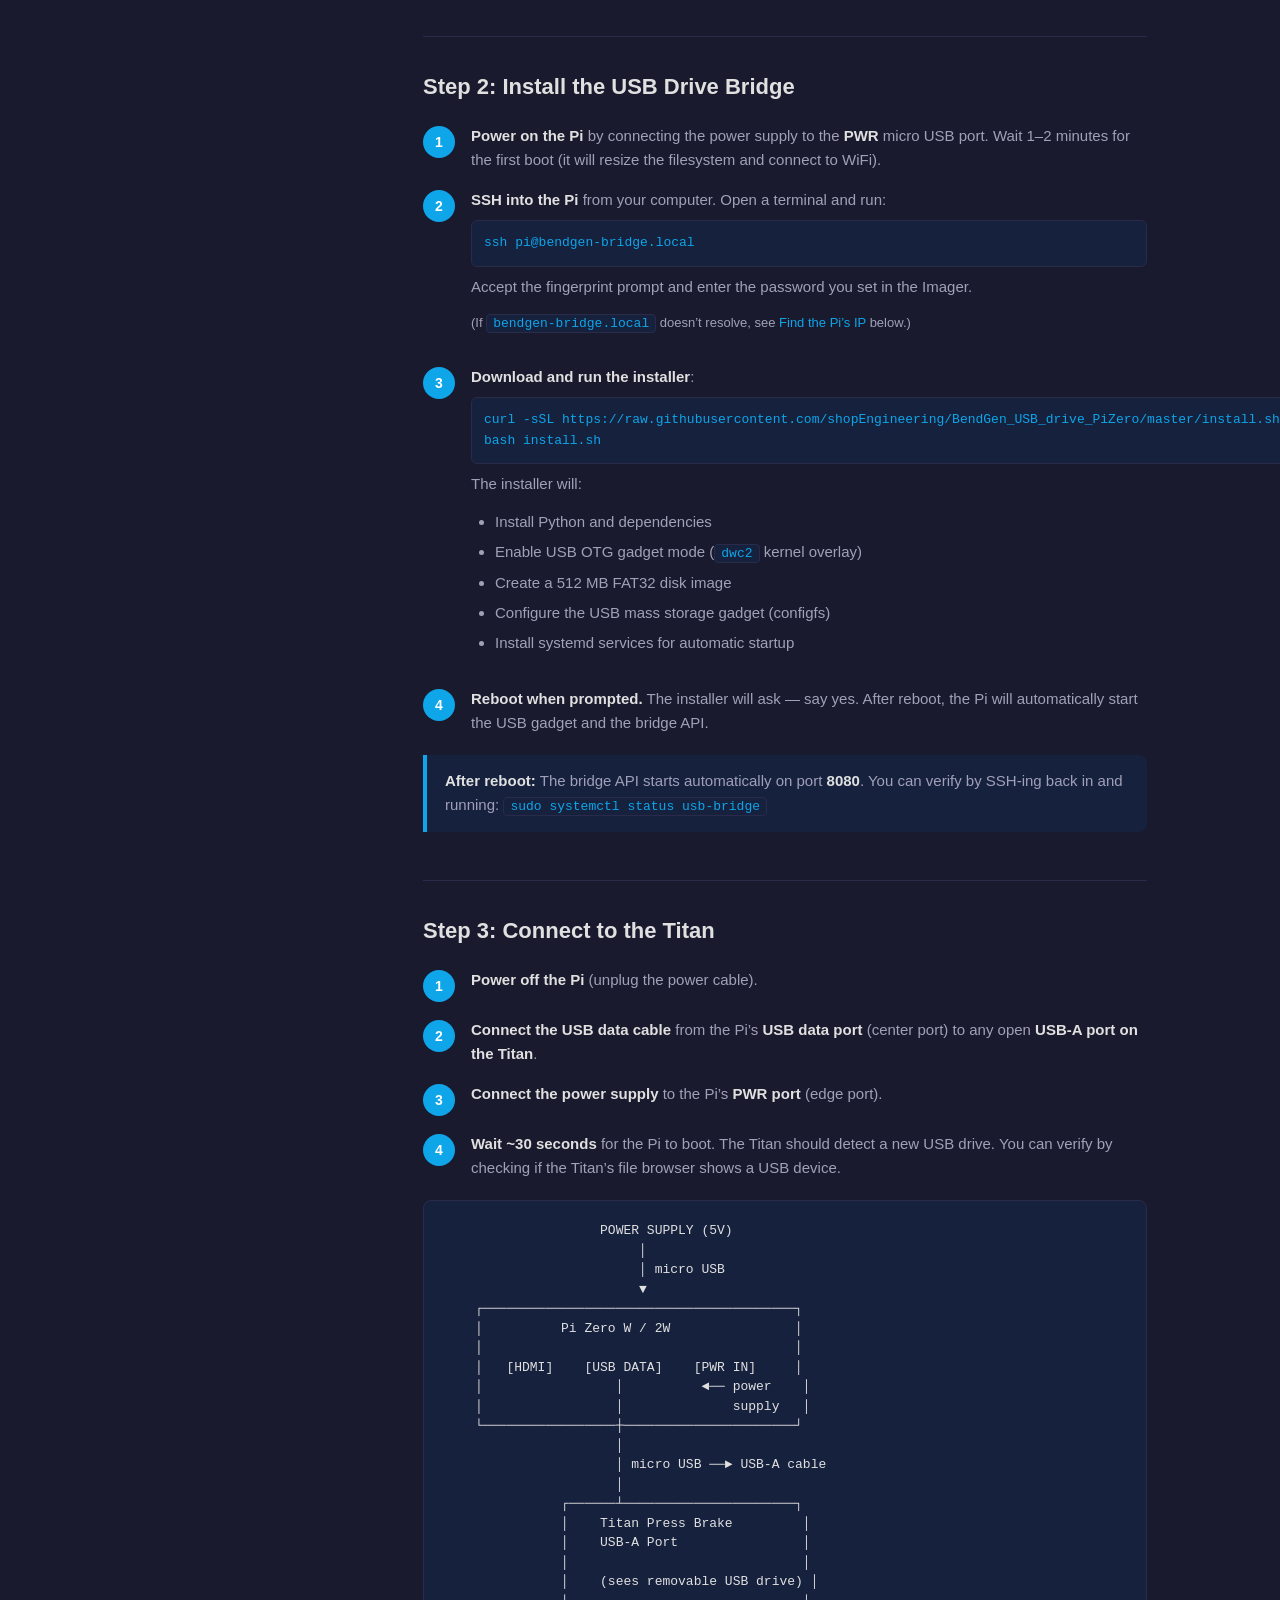
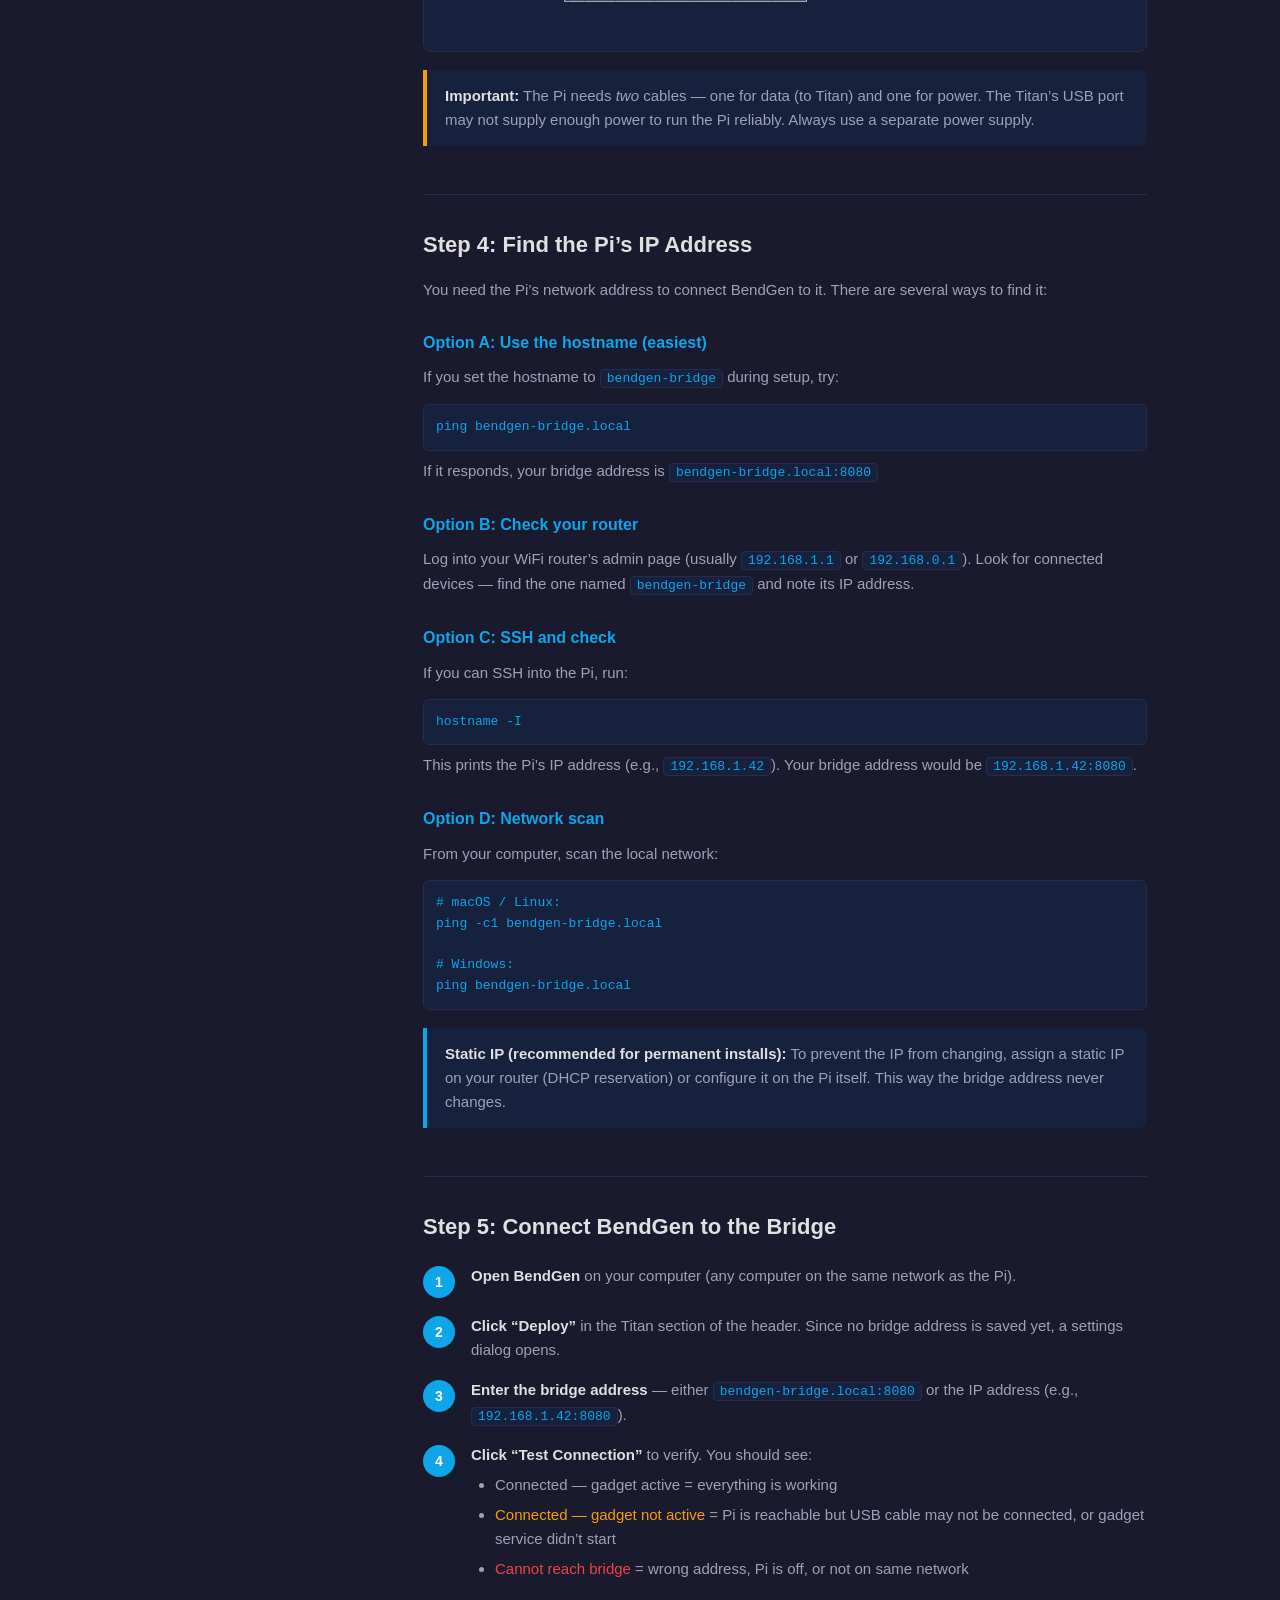
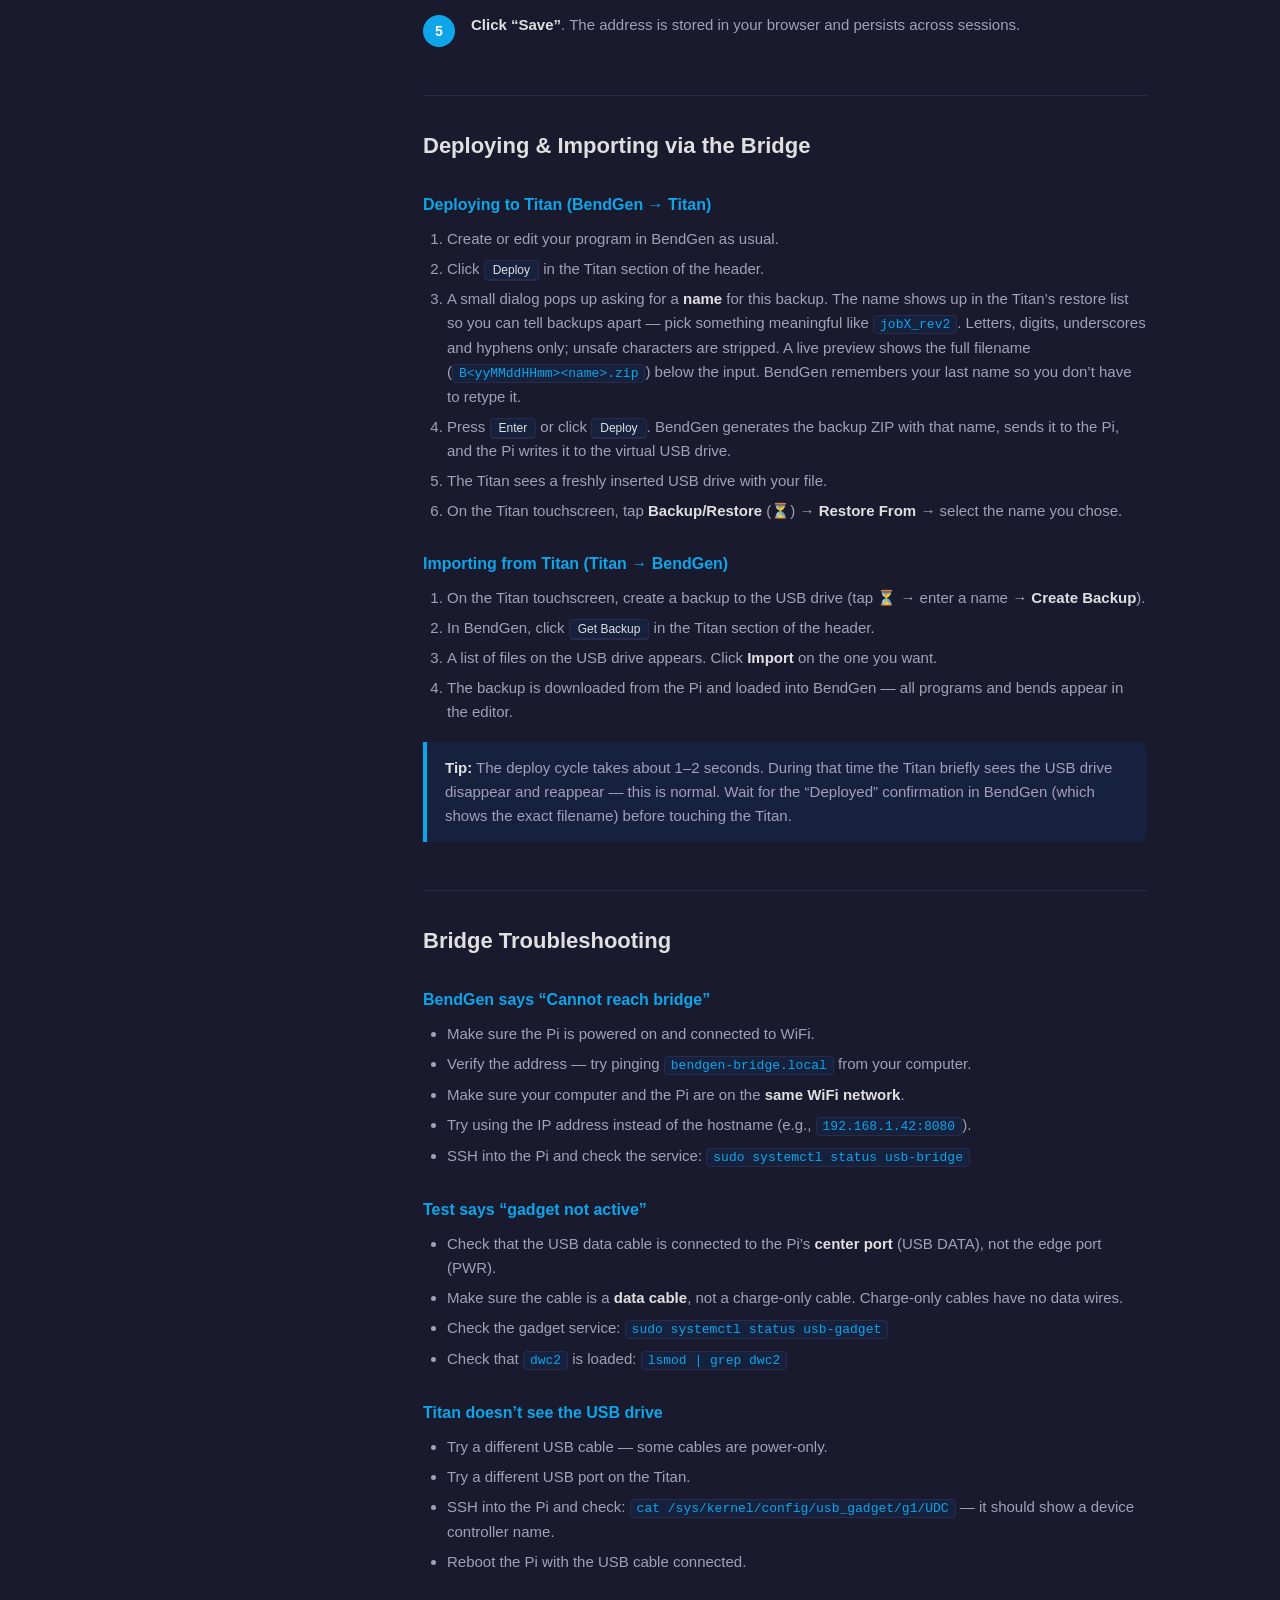
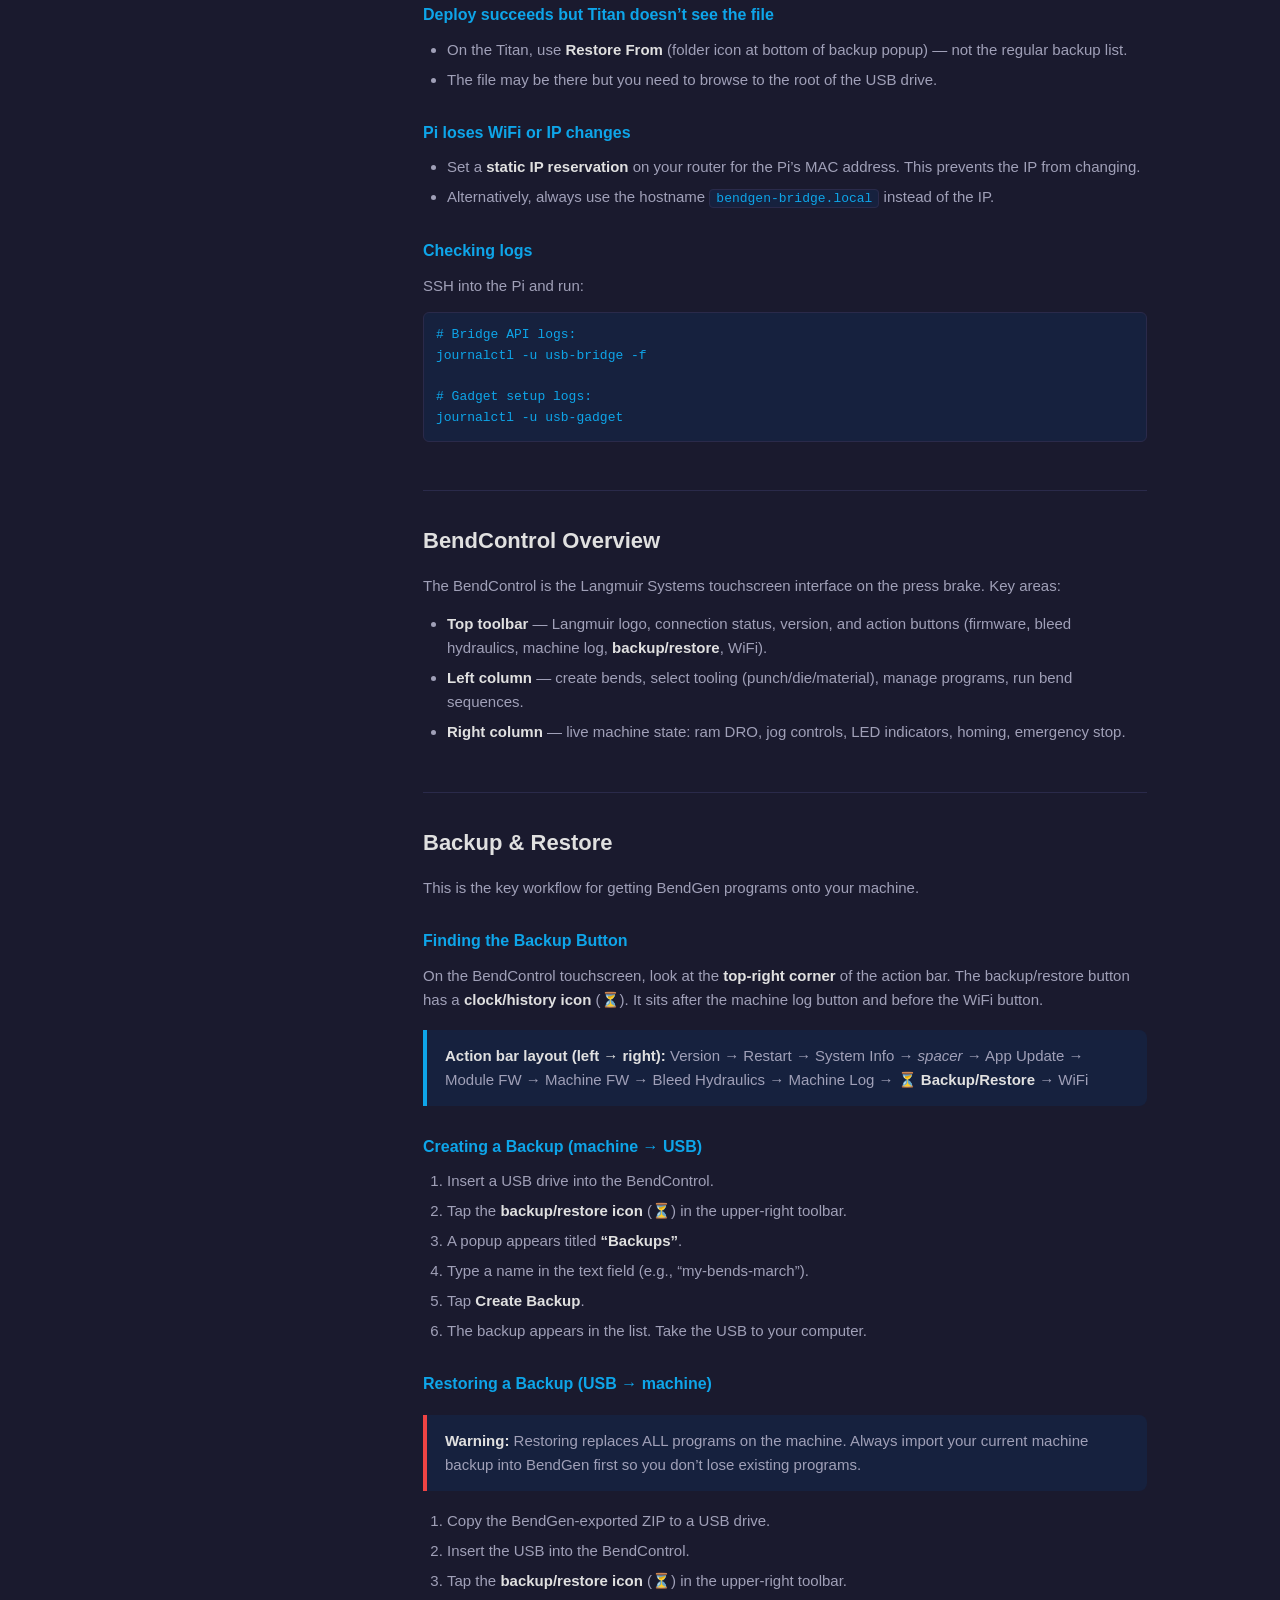
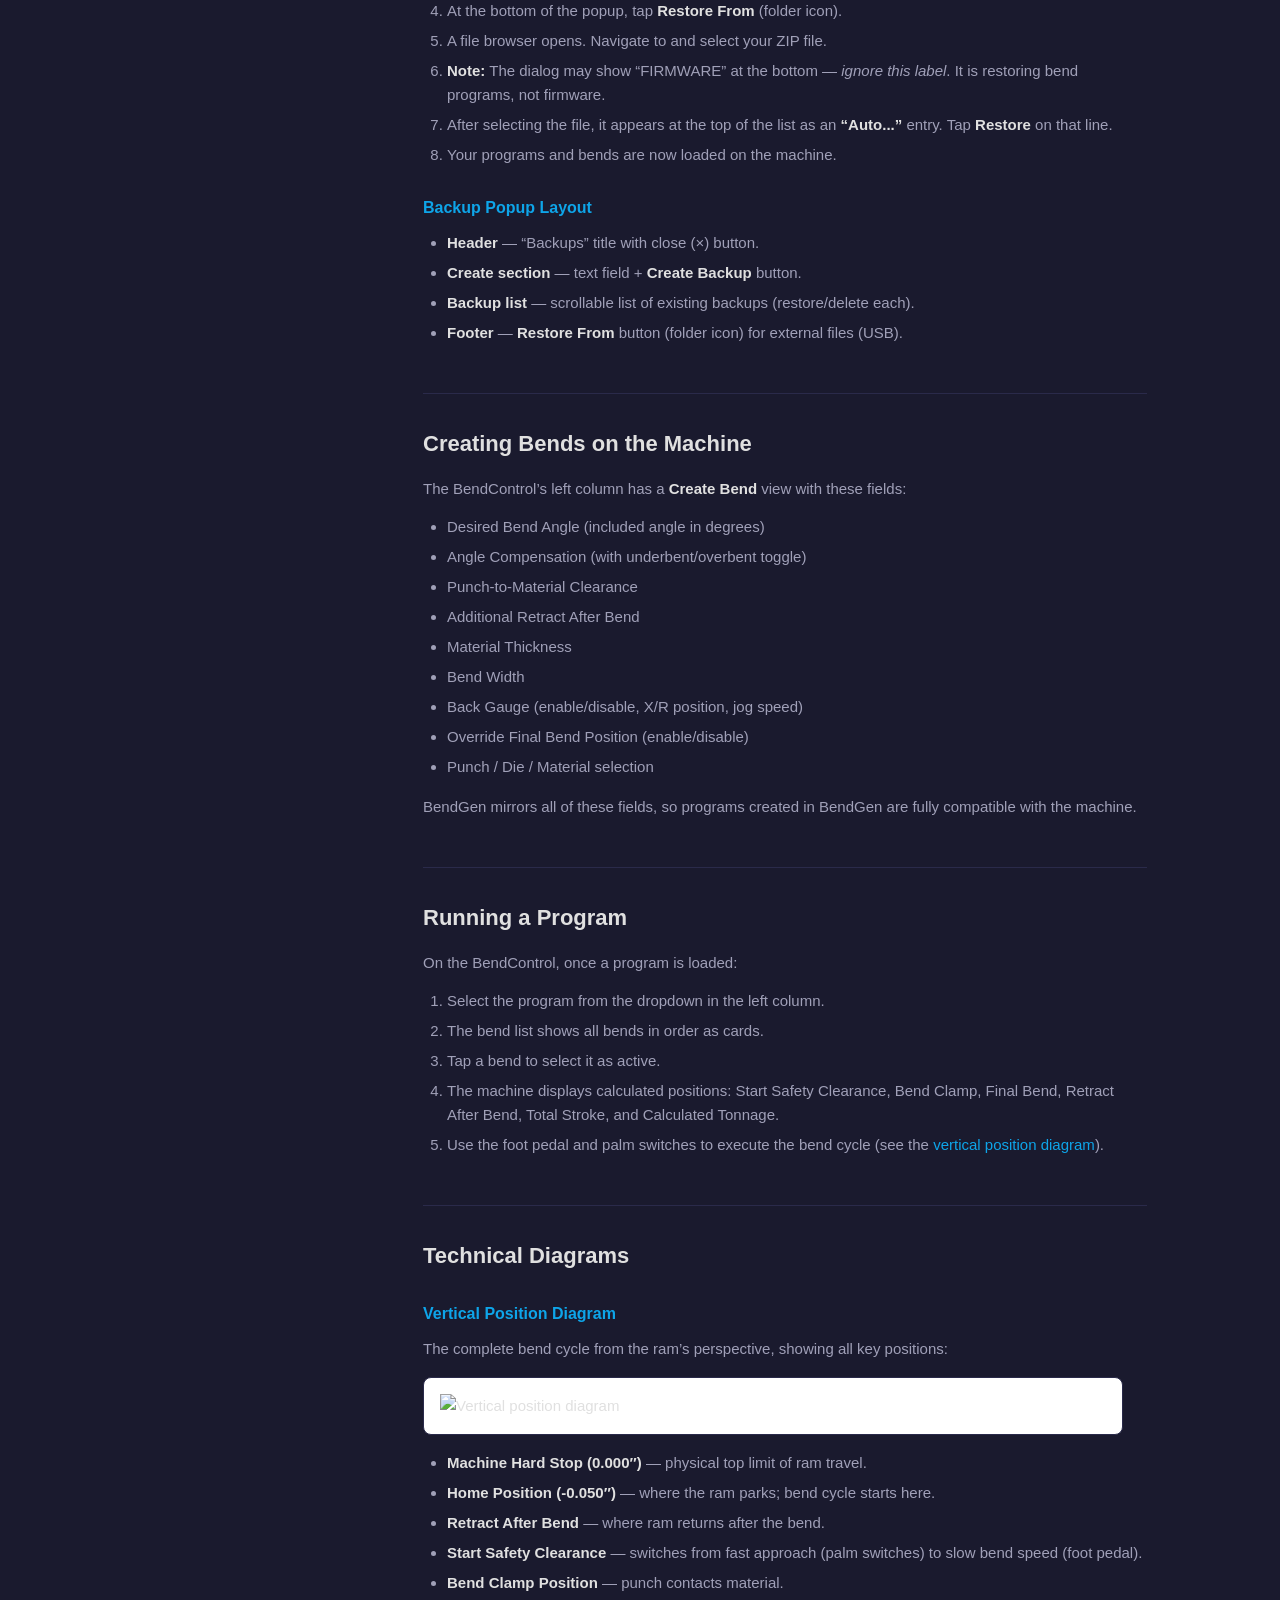
==== commit 776b317d: "Release v1.5.1: DXF bend labels are bend angles, not included angles CAD flat-pattern bend notes giv" ====
--- a/bendgen/templates/help.html
+++ b/bendgen/templates/help.html
@@ -448,6 +448,8 @@
         <li>Review and reorder bends in the <strong>Bend Order &amp; Assignment</strong> table. Drag rows to reorder.</li>
         <li>Click <kbd>Create Program</kbd> to generate a program with all detected bends.</li>
     </ol>
+
+    <p><strong>Angle convention.</strong> CAD flat-pattern notes (SolidWorks, Inventor, Fusion, Onshape) give the <em>bend angle</em>: 90&deg; is a right angle and 180&deg; is a hem. The BendControl wants the <em>included angle</em>, so by default BendGen programs 180 &minus; the label (a &ldquo;UP 45&deg;&rdquo; label becomes a 135&deg; included bend; 90&deg; is unchanged). If your drawing labels already use included angles, change <kbd>Drawing angles are</kbd> to <em>Included angle</em> in the preview; the choice is remembered. Where the programmed angle differs from the label, the planner shows both, e.g. 135&deg; (label 45&deg;). A bend that comes out outside 15&ndash;170&deg; (such as a hem) is flagged with a warning and can&rsquo;t be saved until you fix it.</p>
 
     <div class="callout">
         <p><strong>Tip:</strong> Hover a bend row in the planner to highlight it in the drawing. Click edges in the table to set the BG X reference per bend.</p>
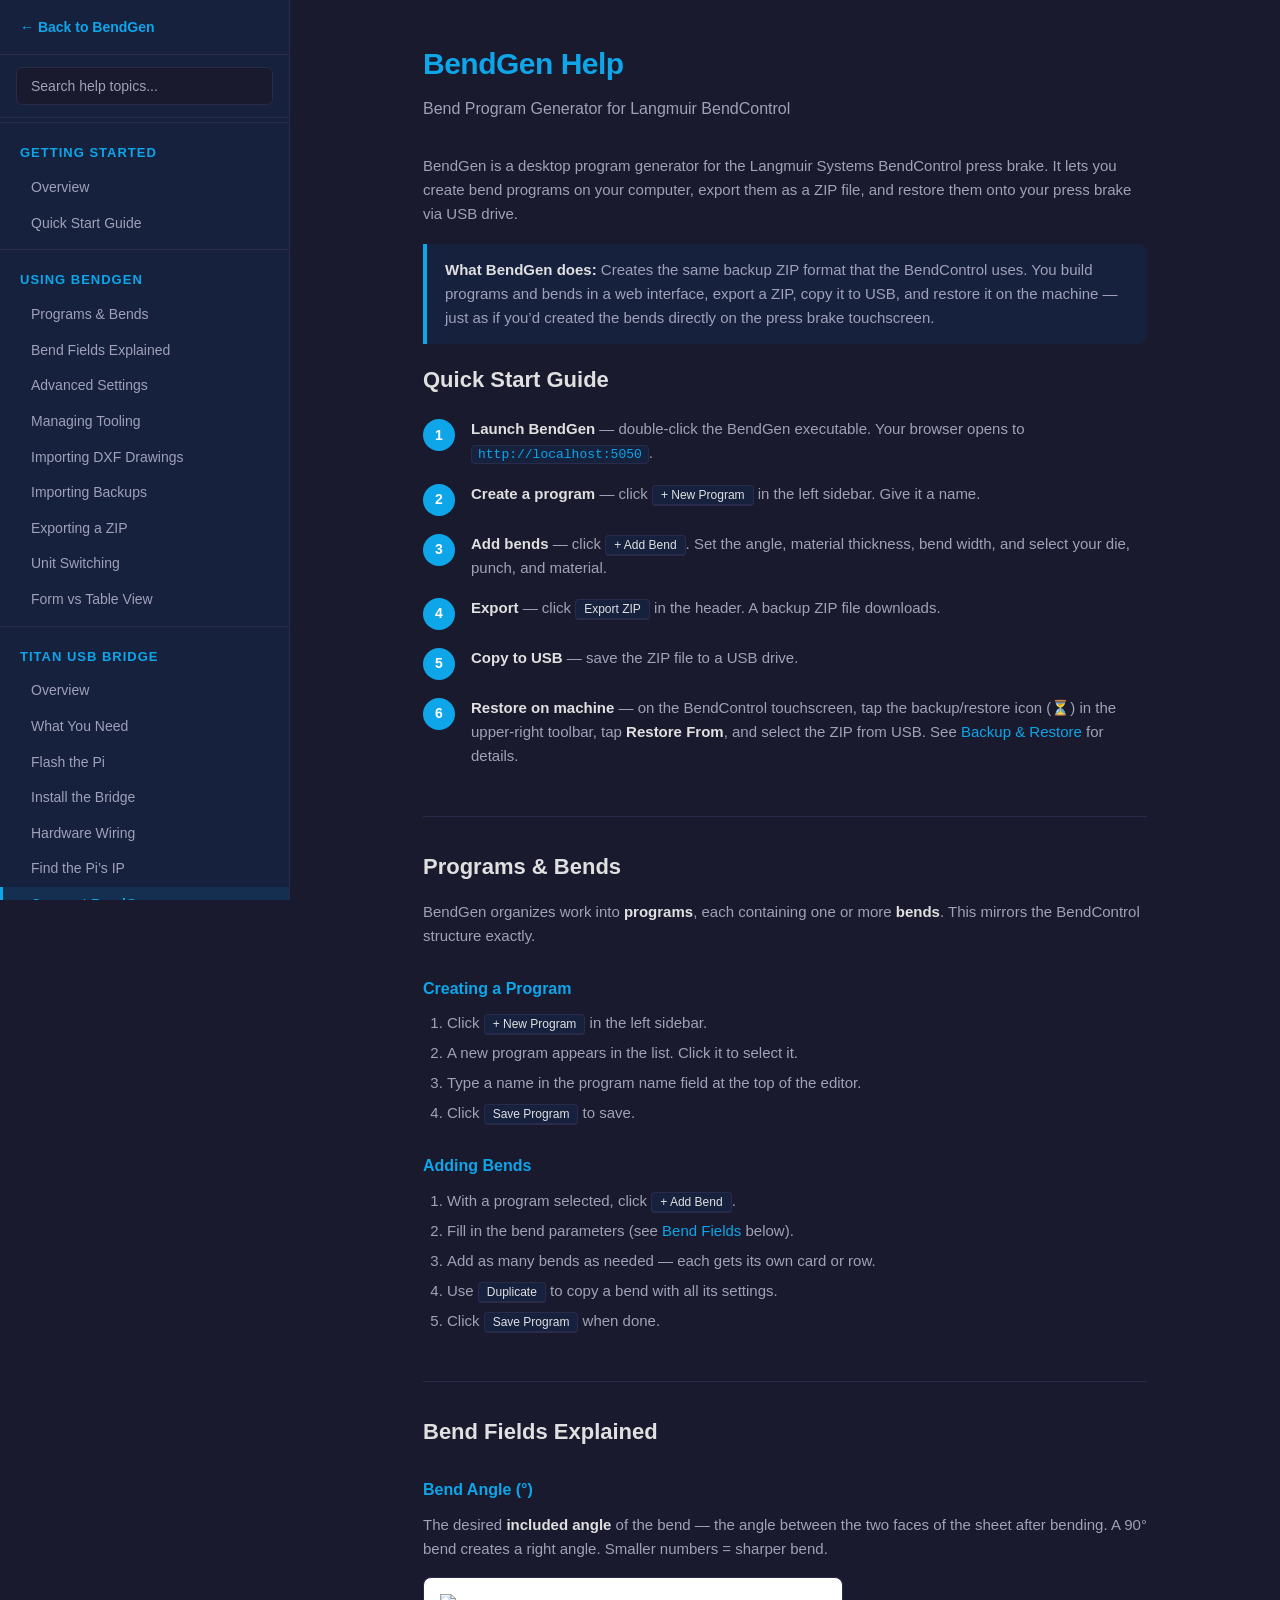
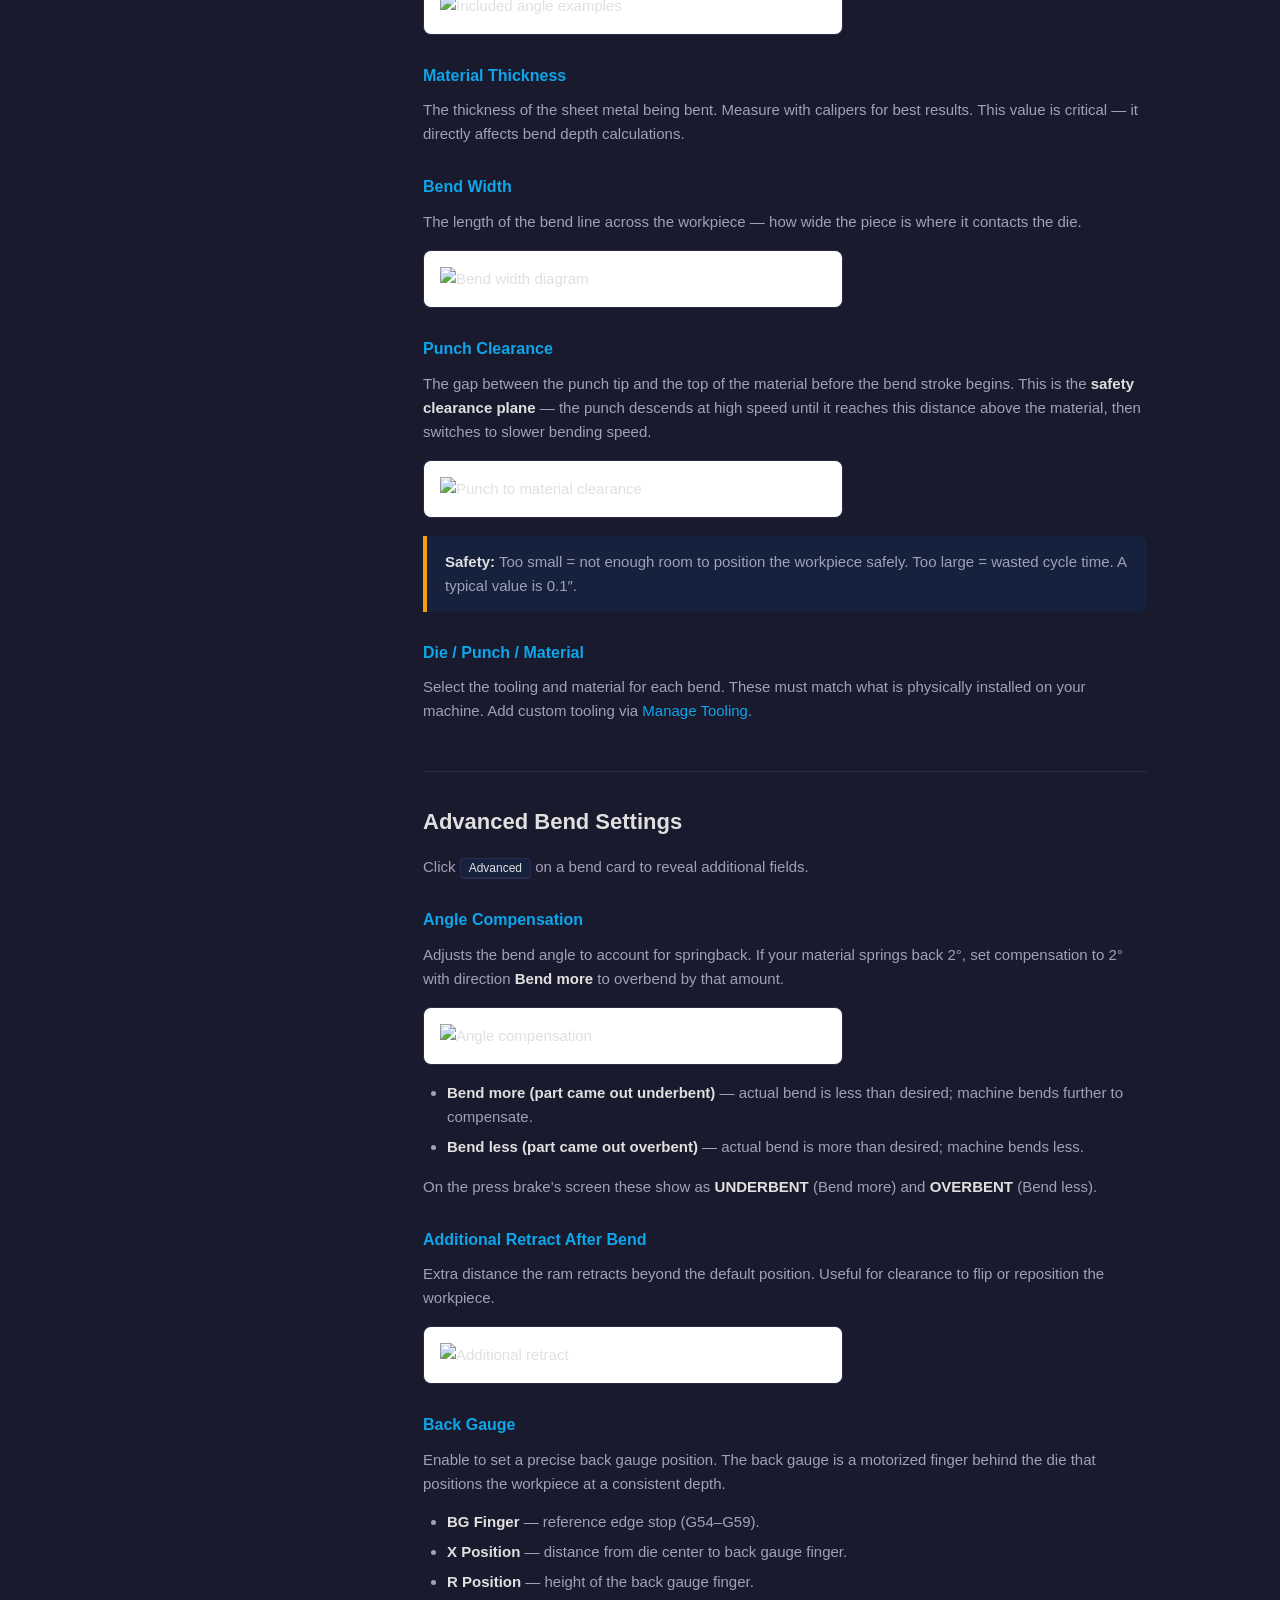
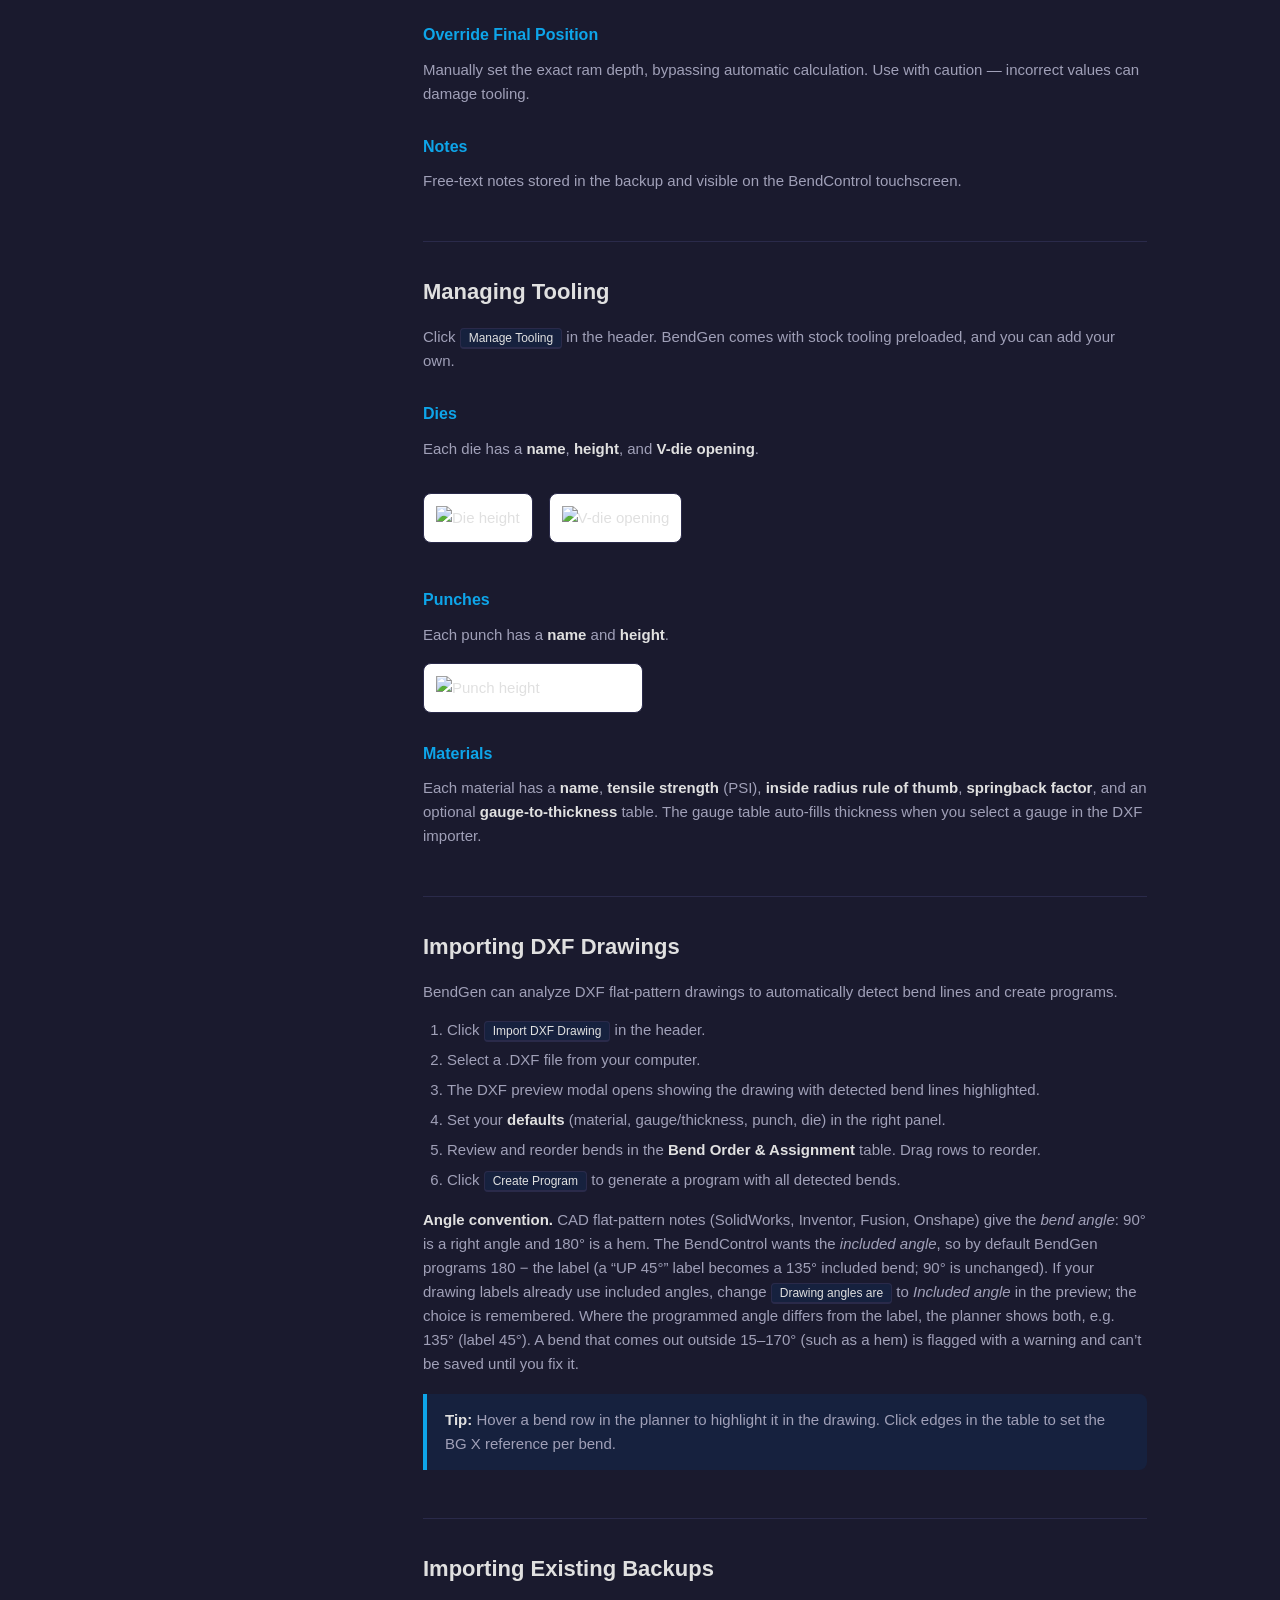
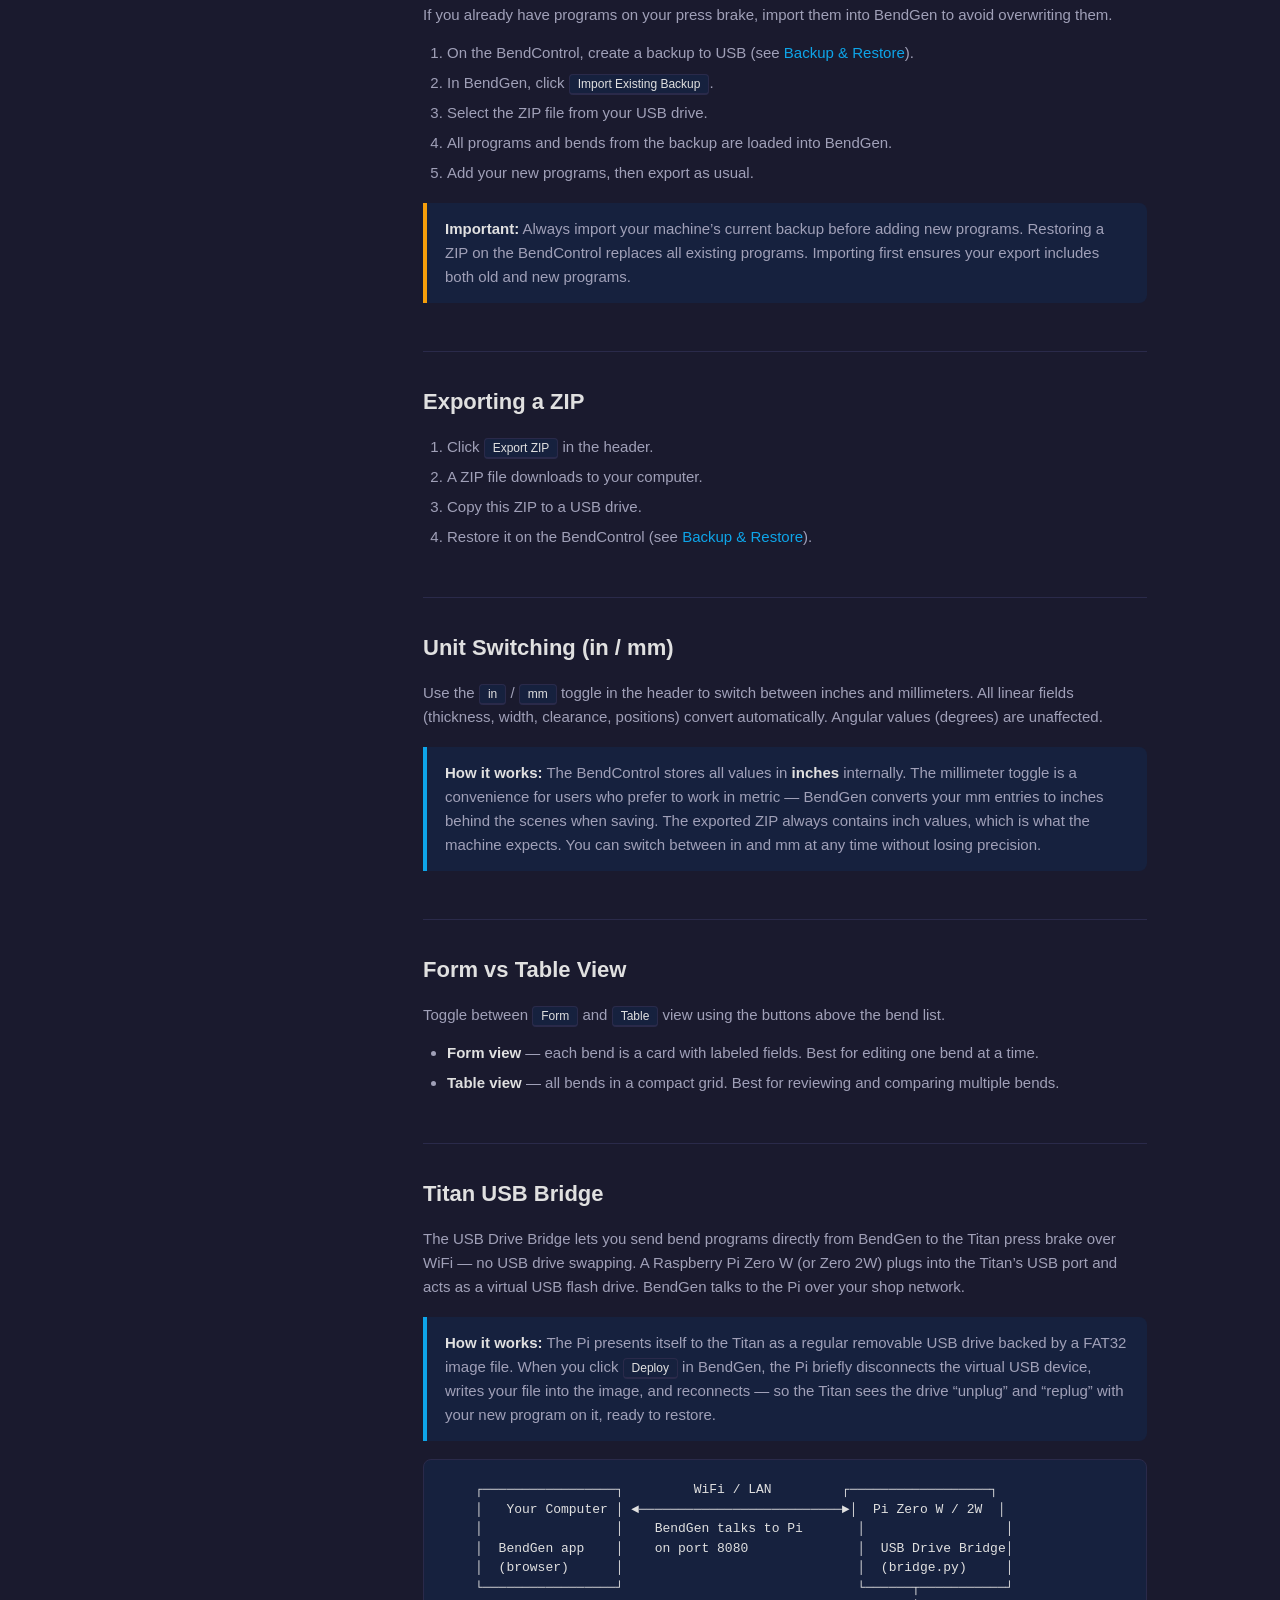
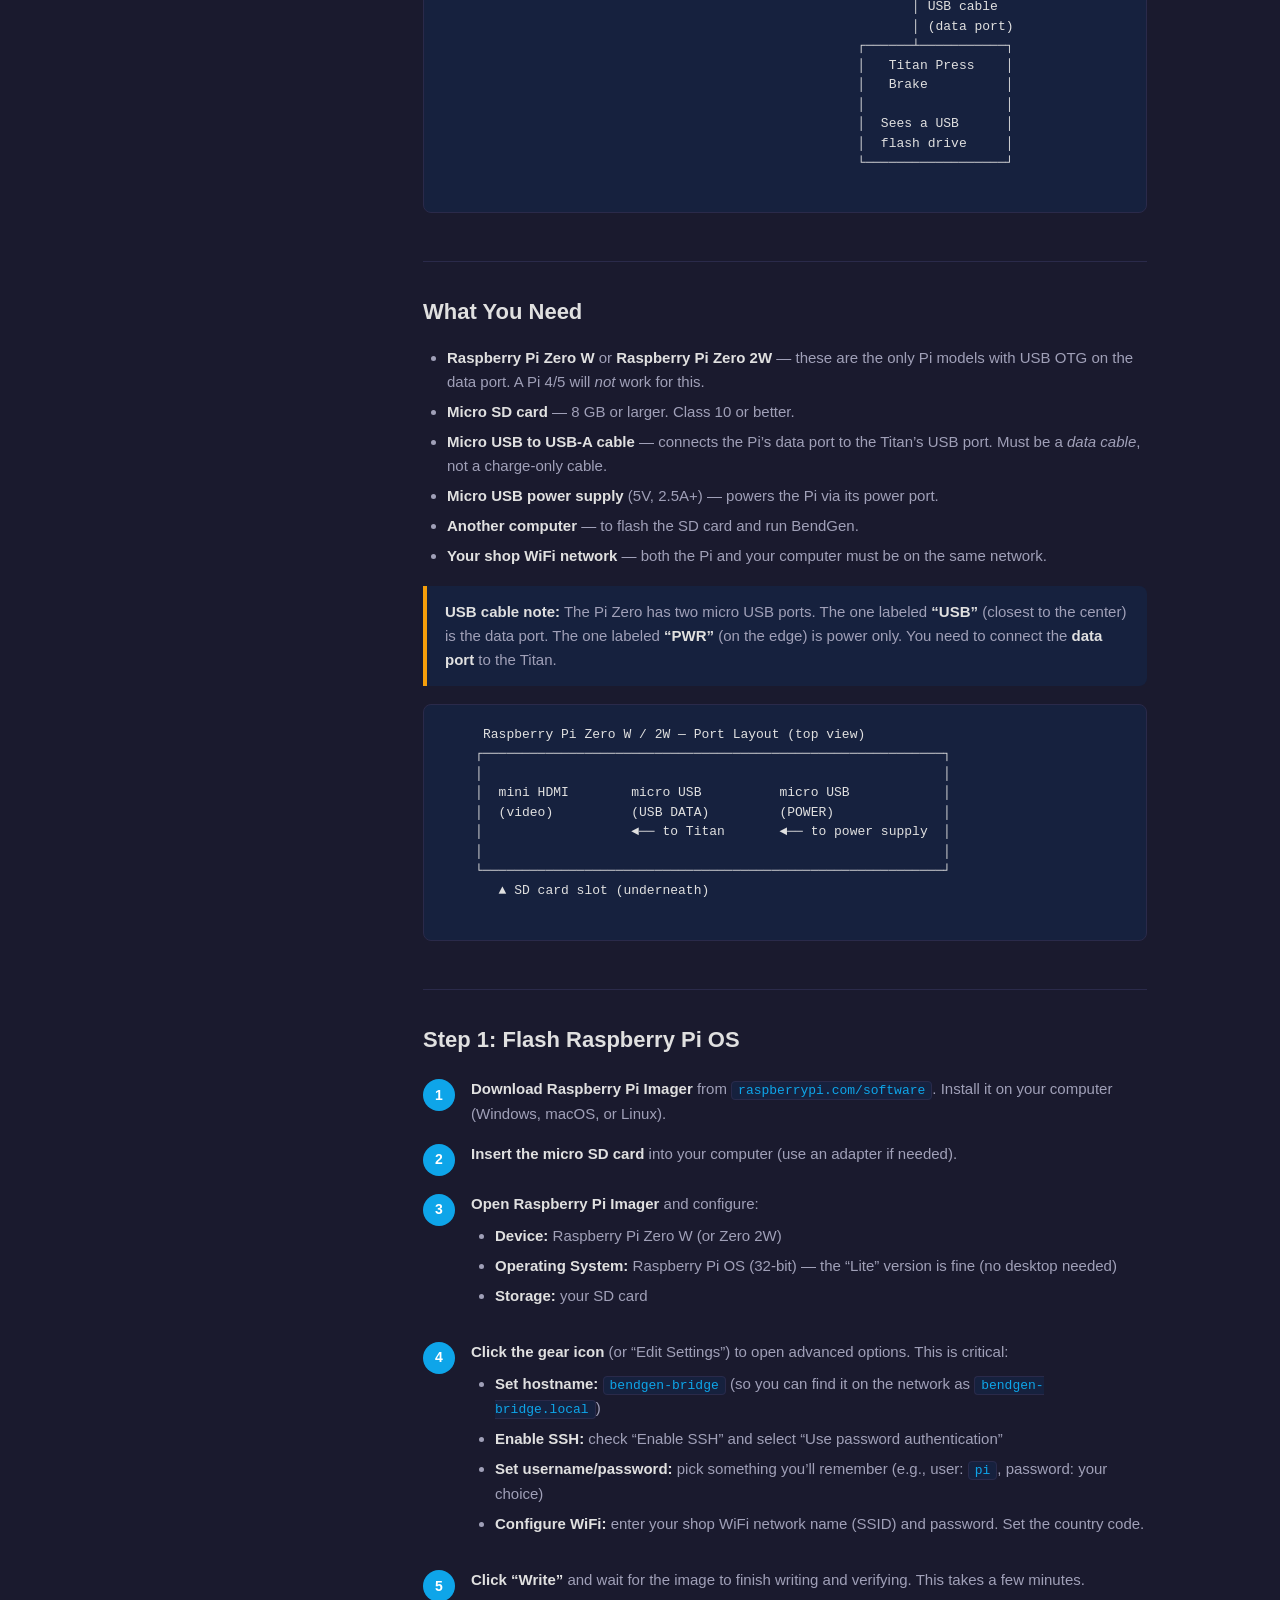
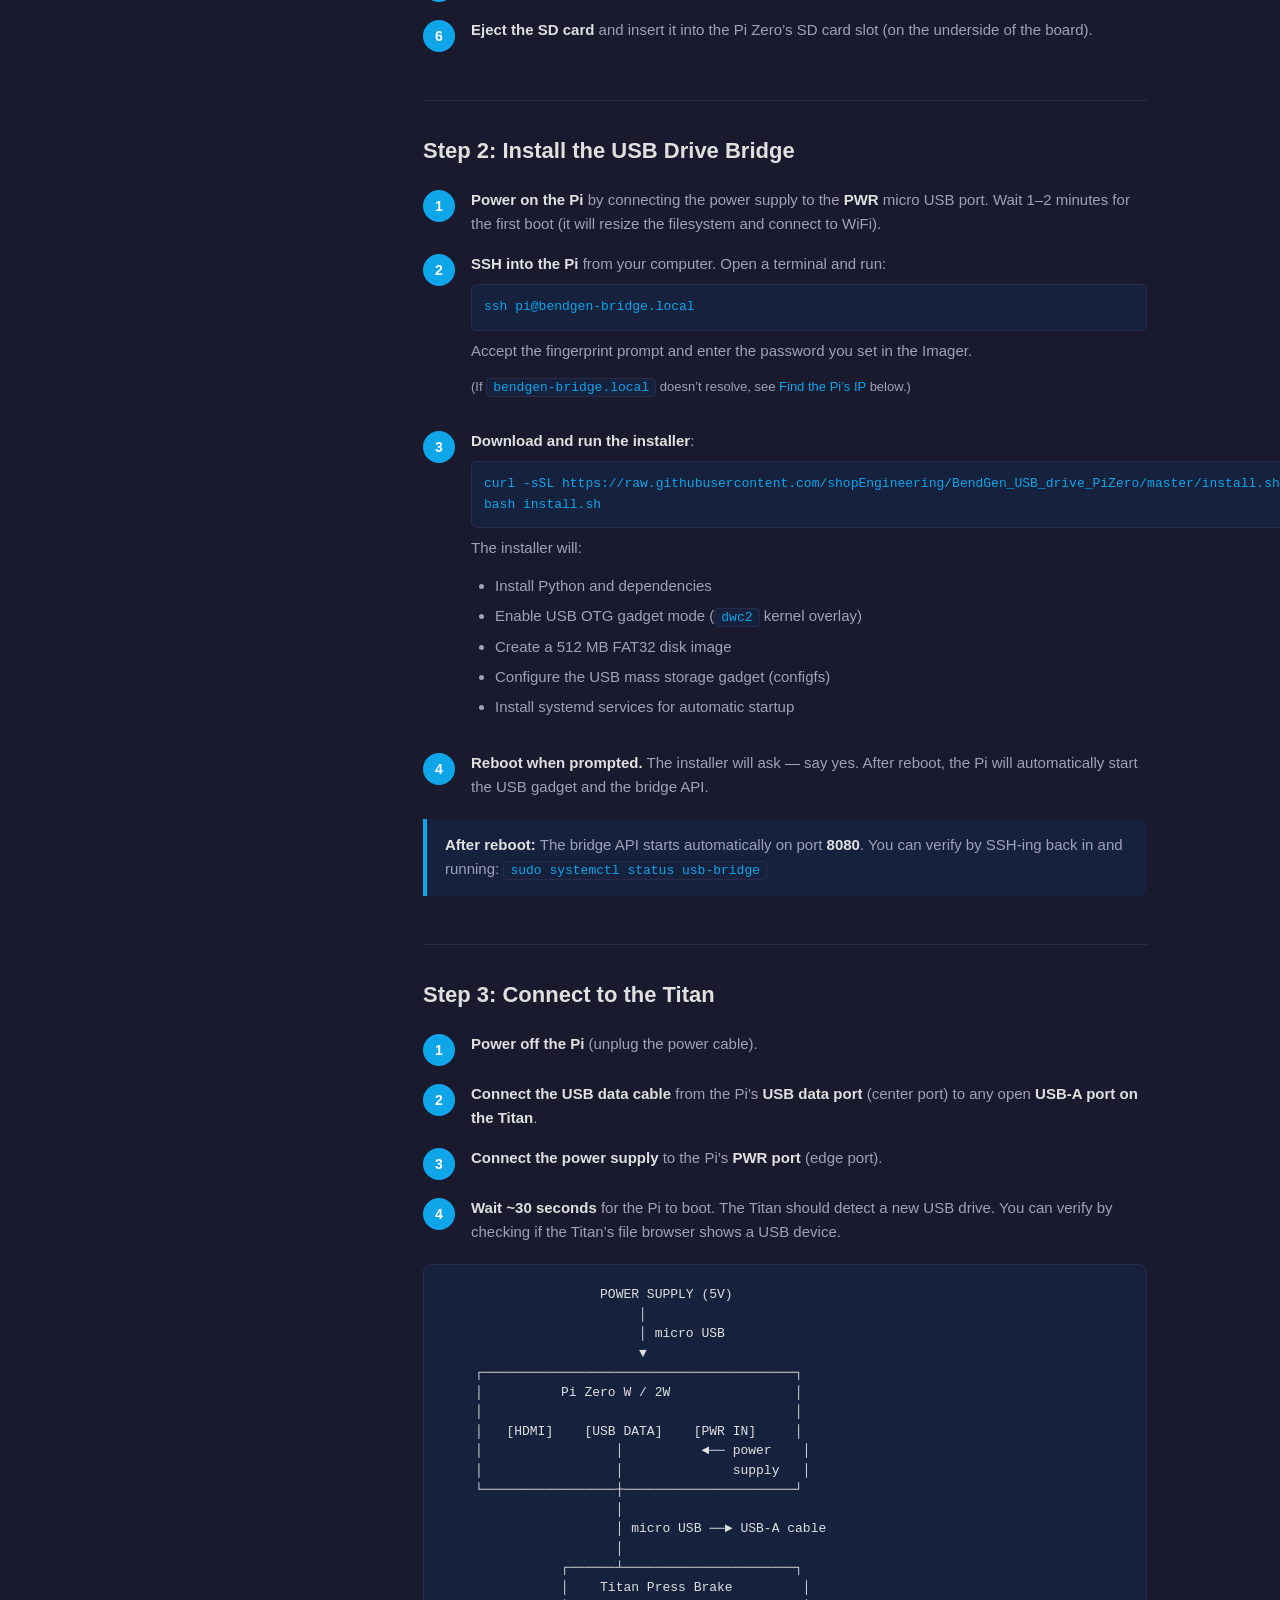
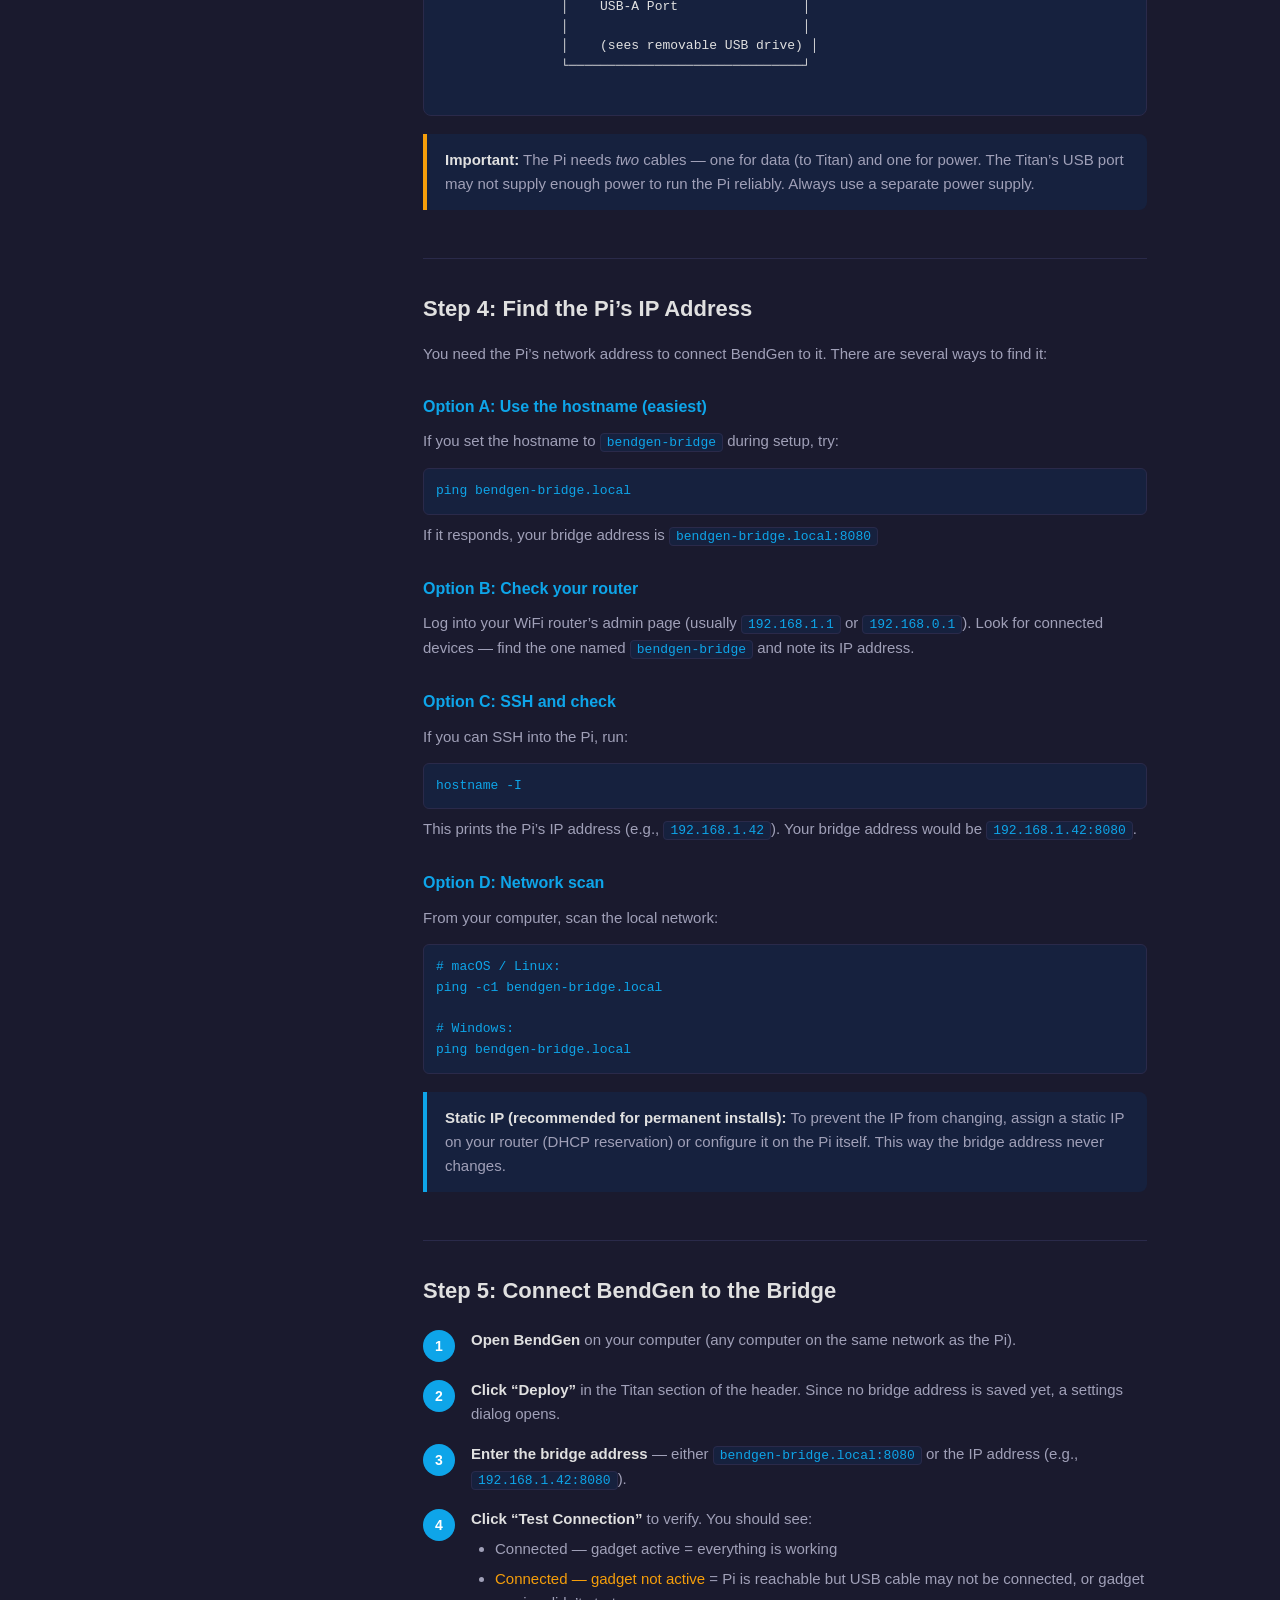
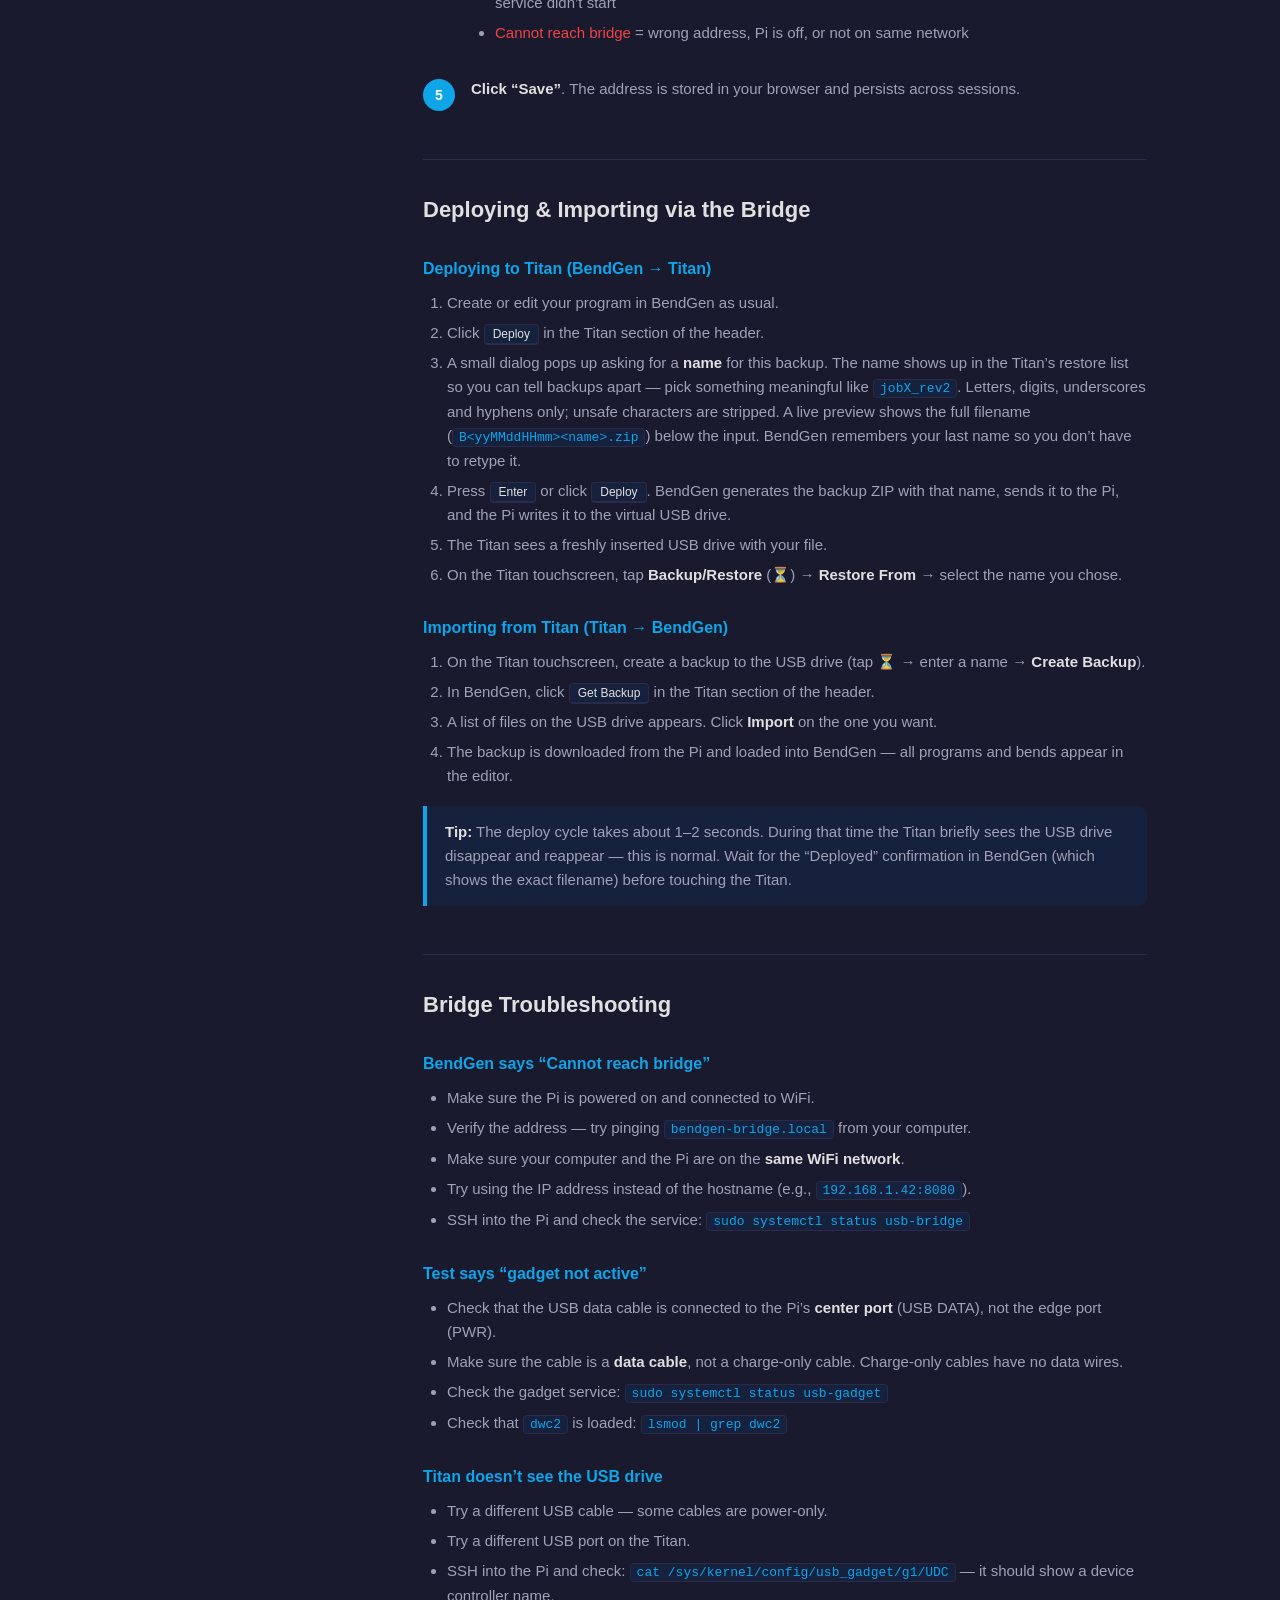
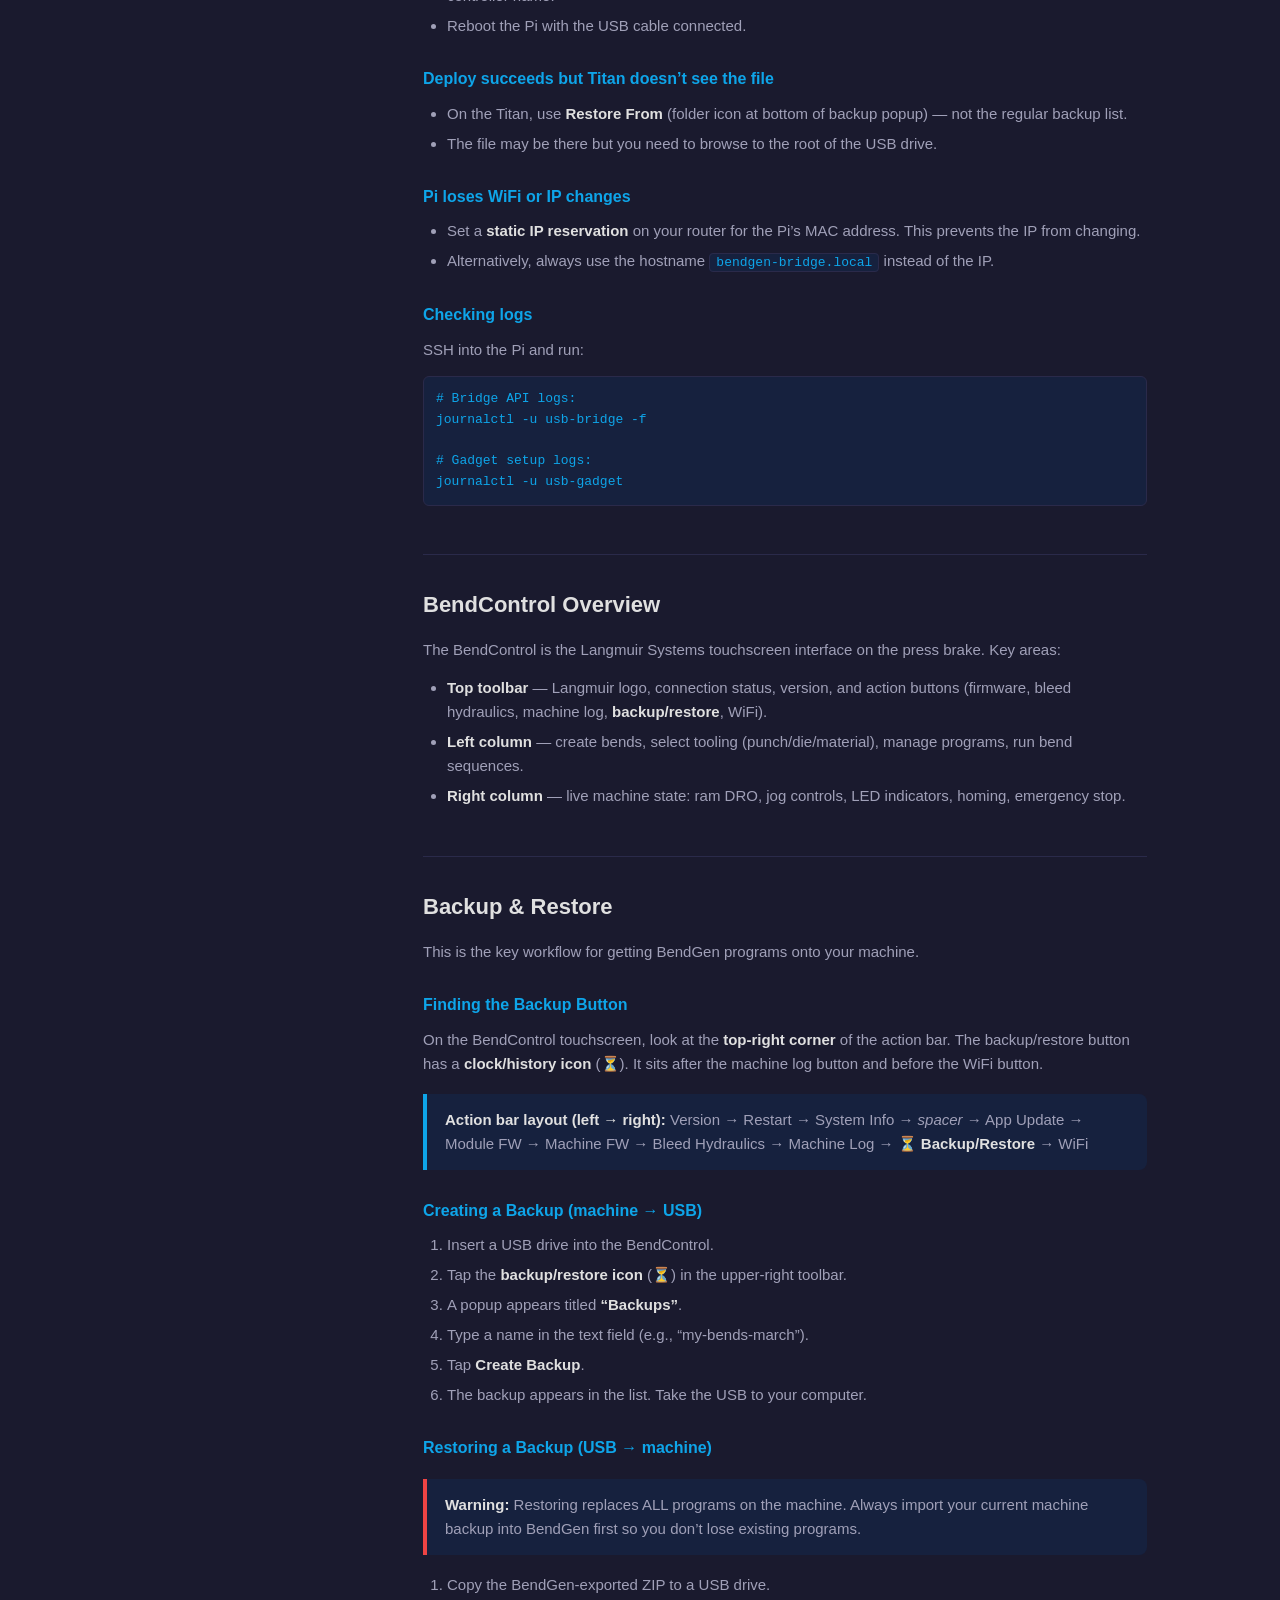
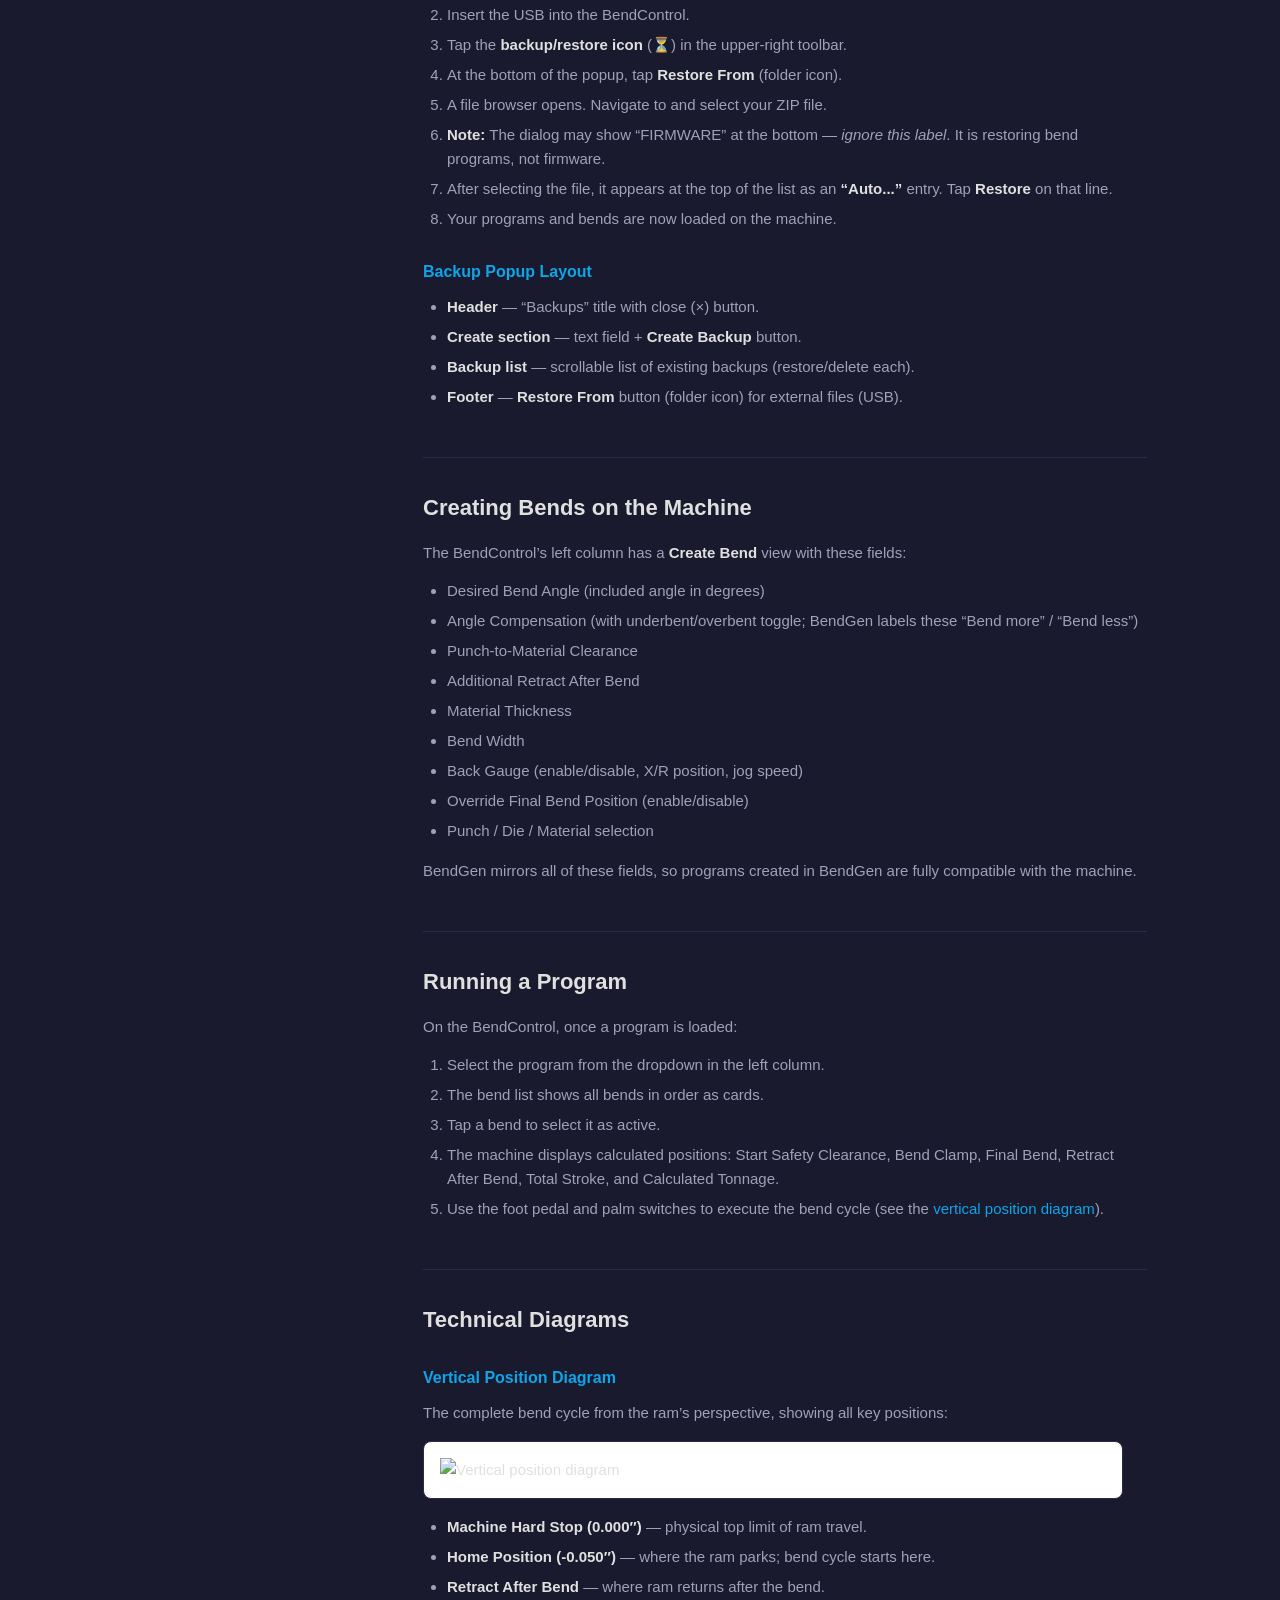
==== commit 45a089fc: "Release v1.5.2: fix swapped angle-compensation direction labels BendControl treats angleCompensation" ====
--- a/bendgen/templates/help.html
+++ b/bendgen/templates/help.html
@@ -390,12 +390,13 @@
     <p>Click <kbd>Advanced</kbd> on a bend card to reveal additional fields.</p>
 
     <h3>Angle Compensation</h3>
-    <p>Adjusts the bend angle to account for springback. If your material springs back 2&deg;, set compensation to 2&deg; with direction <strong>Underbent</strong> to overbend by that amount.</p>
+    <p>Adjusts the bend angle to account for springback. If your material springs back 2&deg;, set compensation to 2&deg; with direction <strong>Bend more</strong> to overbend by that amount.</p>
     <img src="/static/help-images/angle_compensation.png" alt="Angle compensation" class="diagram">
     <ul>
-        <li><strong>Underbent</strong> &mdash; actual bend is less than desired; machine bends further to compensate.</li>
-        <li><strong>Overbent</strong> &mdash; actual bend is more than desired; machine bends less.</li>
-    </ul>
+        <li><strong>Bend more (part came out underbent)</strong> &mdash; actual bend is less than desired; machine bends further to compensate.</li>
+        <li><strong>Bend less (part came out overbent)</strong> &mdash; actual bend is more than desired; machine bends less.</li>
+    </ul>
+    <p>On the press brake&rsquo;s screen these show as <strong>UNDERBENT</strong> (Bend more) and <strong>OVERBENT</strong> (Bend less).</p>
 
     <h3>Additional Retract After Bend</h3>
     <p>Extra distance the ram retracts beyond the default position. Useful for clearance to flip or reposition the workpiece.</p>
@@ -915,7 +916,7 @@
     <p>The BendControl&rsquo;s left column has a <strong>Create Bend</strong> view with these fields:</p>
     <ul>
         <li>Desired Bend Angle (included angle in degrees)</li>
-        <li>Angle Compensation (with underbent/overbent toggle)</li>
+        <li>Angle Compensation (with underbent/overbent toggle; BendGen labels these &ldquo;Bend more&rdquo; / &ldquo;Bend less&rdquo;)</li>
         <li>Punch-to-Material Clearance</li>
         <li>Additional Retract After Bend</li>
         <li>Material Thickness</li>
